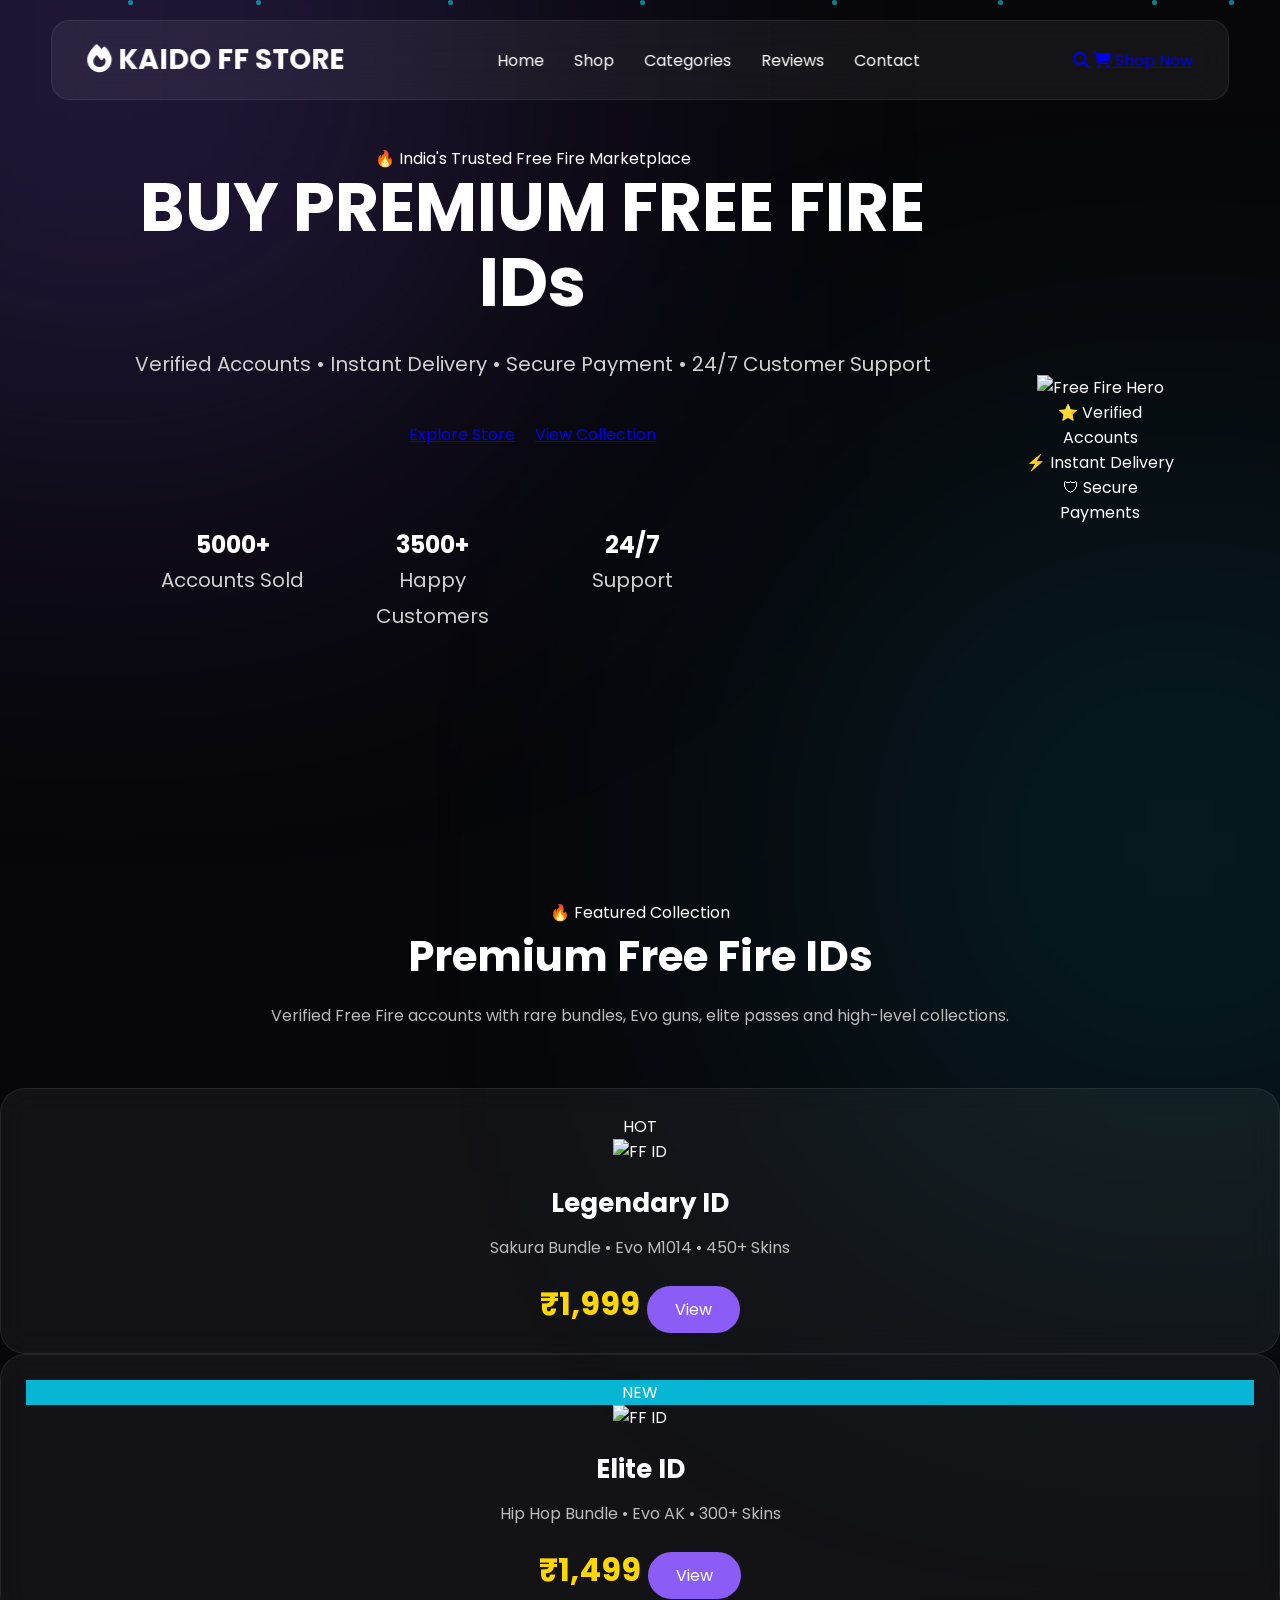
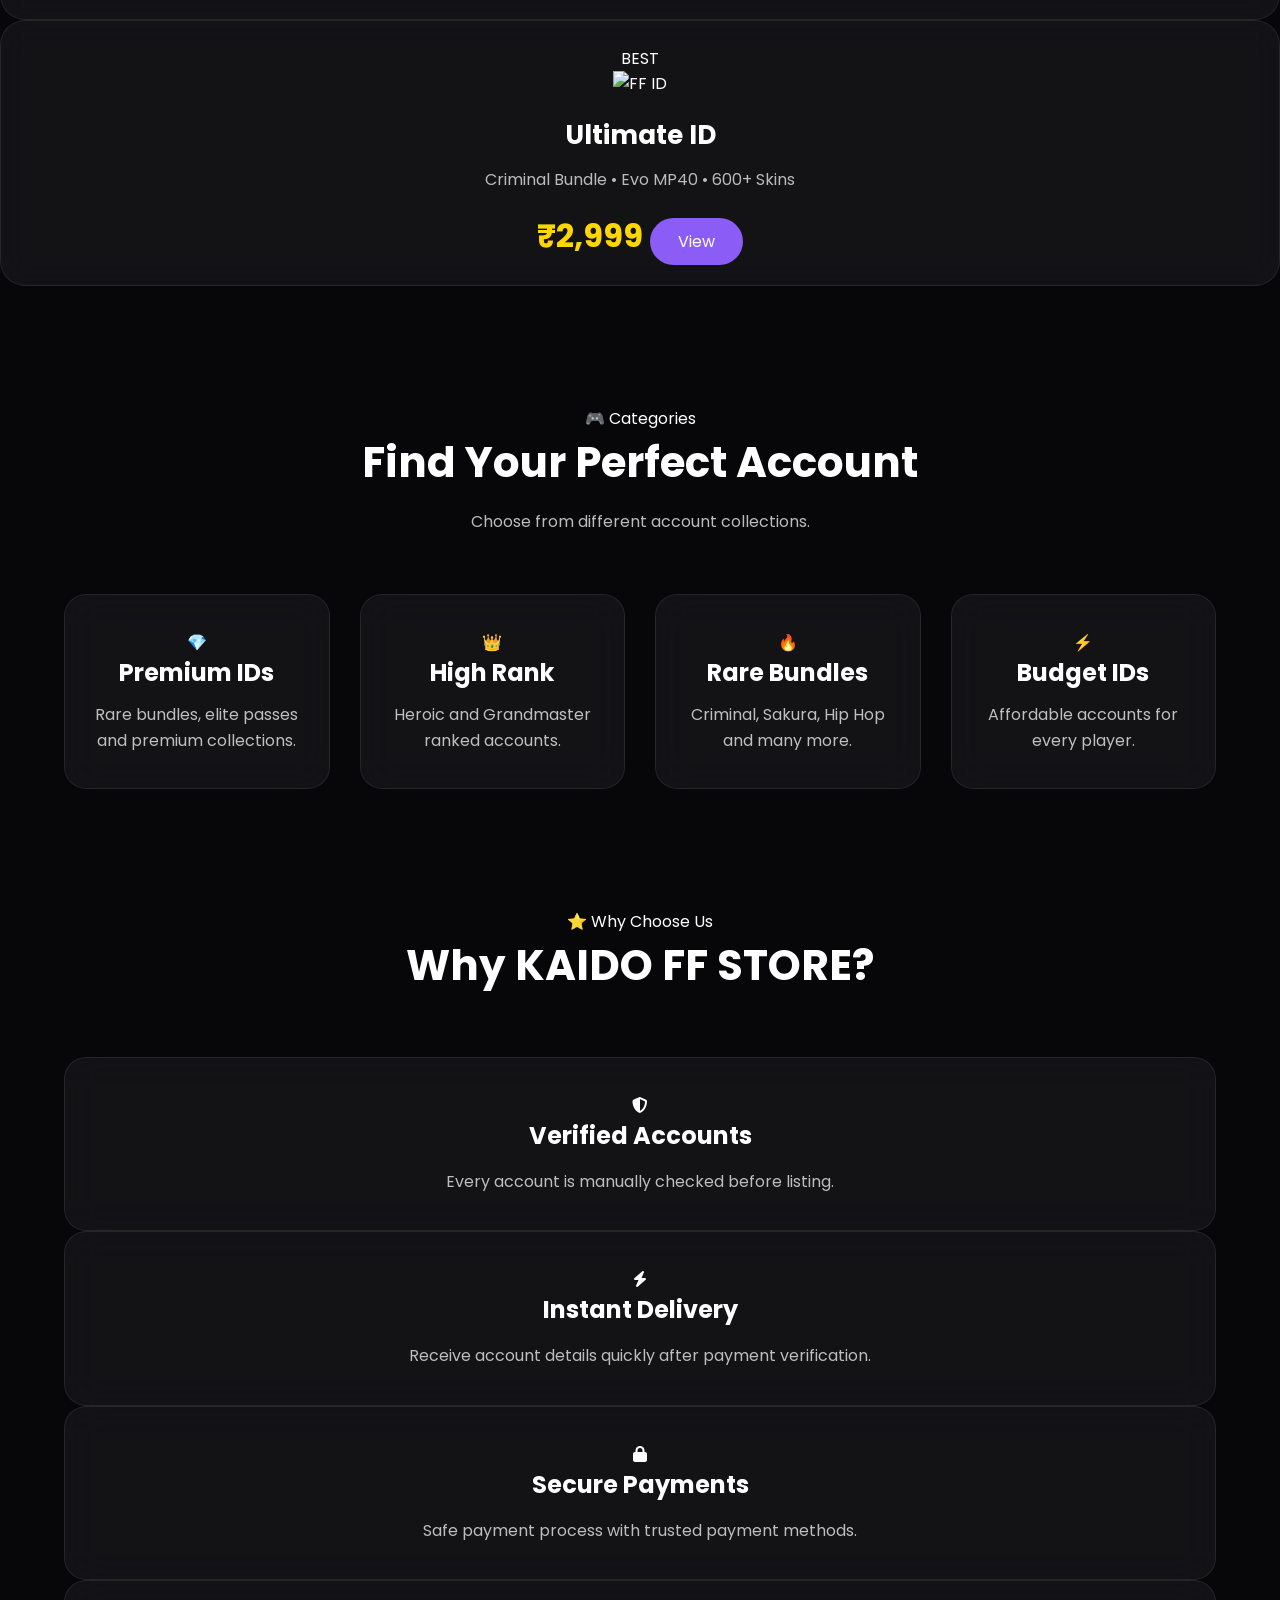
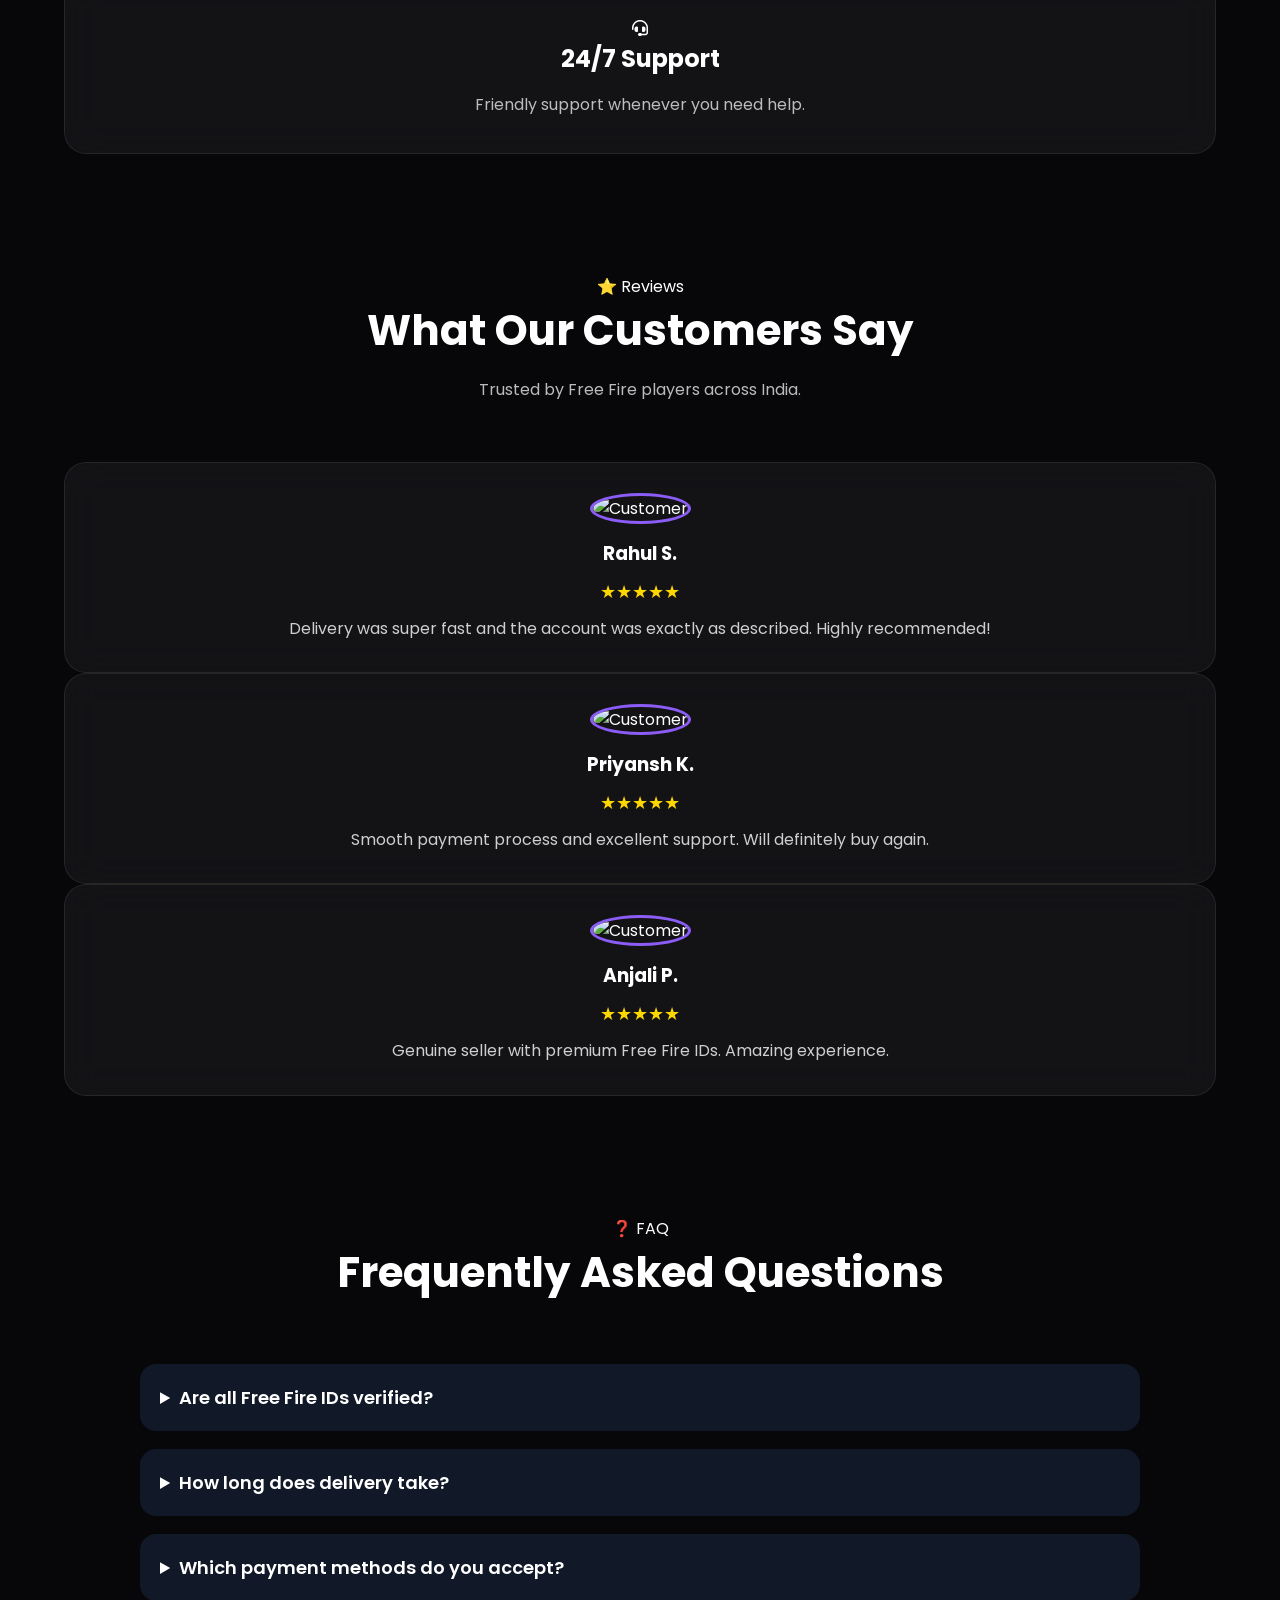
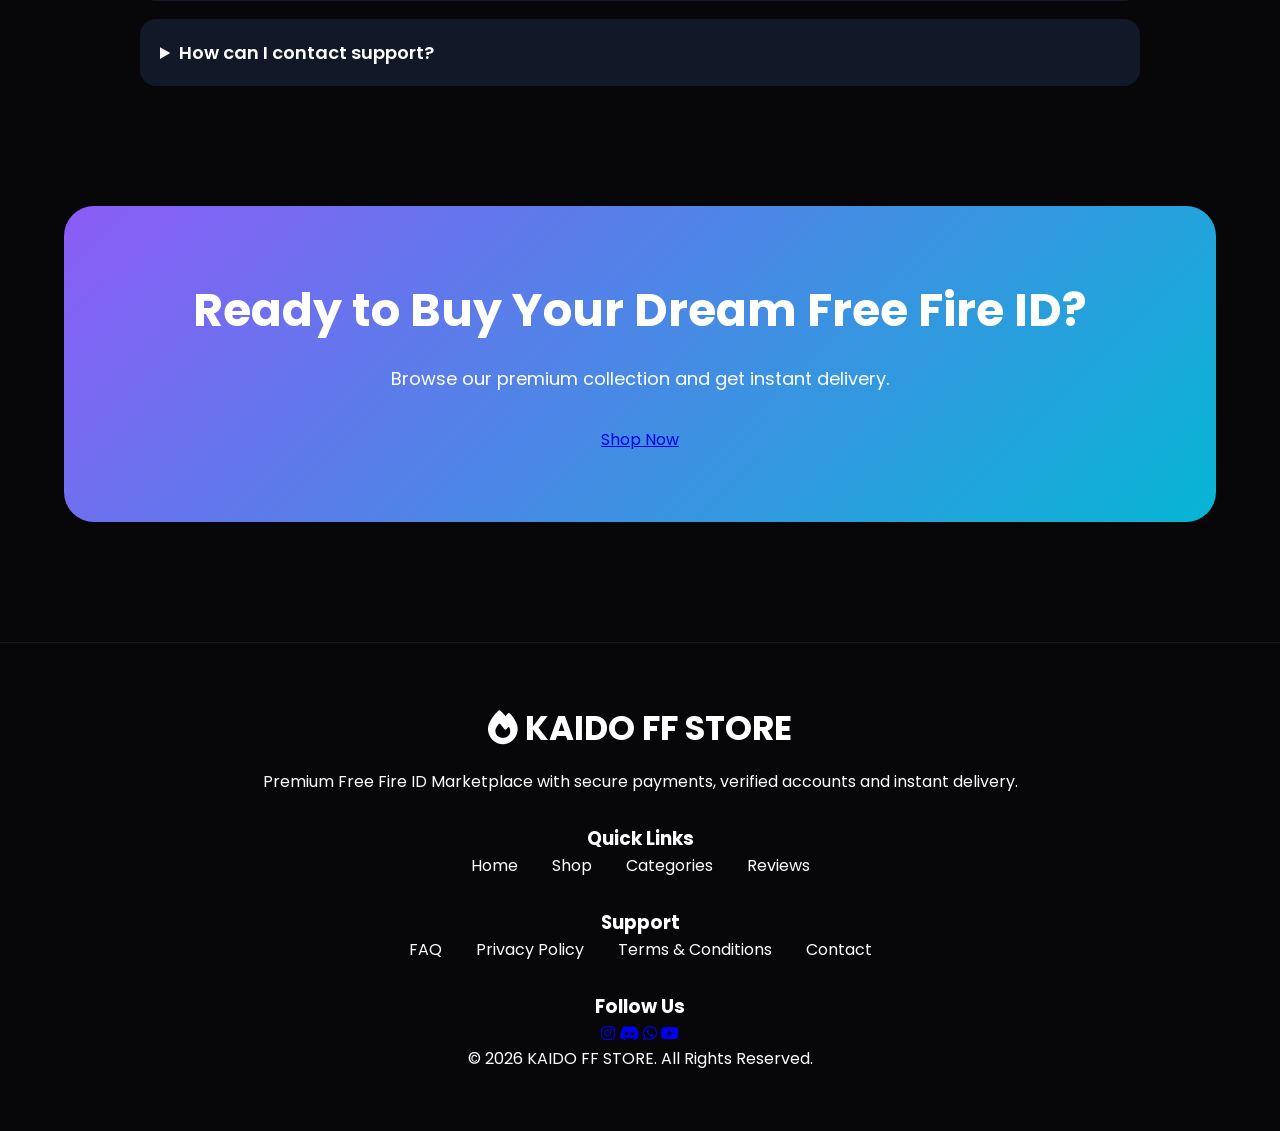
==== index.html @ 782479e4 "Update HTML structure and content for KAIDO FF STORE" ====
<!DOCTYPE html>
<html lang="en">

<head>
    <meta charset="UTF-8">
    <meta name="viewport" content="width=device-width, initial-scale=1.0">

    <title>KAIDO FF STORE | Premium Free Fire IDs</title>

    <meta name="description" content="Buy verified Free Fire IDs with instant delivery and secure payments.">

    <!-- Google Fonts -->
    <link rel="preconnect" href="https://fonts.googleapis.com">
    <link rel="preconnect" href="https://fonts.gstatic.com" crossorigin>

    <link href="https://fonts.googleapis.com/css2?family=Orbitron:wght@500;700;800&family=Poppins:wght@300;400;500;600;700&display=swap" rel="stylesheet">

    <!-- Font Awesome -->
    <link rel="stylesheet"
        href="https://cdnjs.cloudflare.com/ajax/libs/font-awesome/6.7.1/css/all.min.css">

    <!-- CSS -->
    <link rel="stylesheet" href="css/style.css">
</head>

<body>

    <!-- Cursor Glow -->
    <div class="cursor"></div>

    <!-- Aurora Background -->
    <div class="aurora">
        <span></span>
        <span></span>
        <span></span>
    </div>

    <!-- Floating Particles -->
    <div class="particles">
        <span></span>
        <span></span>
        <span></span>
        <span></span>
        <span></span>
        <span></span>
        <span></span>
        <span></span>
    </div>

    <!-- ================= NAVBAR ================= -->

    <header class="navbar">

        <div class="logo">
            <i class="fa-solid fa-fire"></i>
            <span>KAIDO FF STORE</span>
        </div>

        <nav>

            <a href="#">Home</a>

            <a href="shop.html">Shop</a>

            <a href="#">Categories</a>

            <a href="#">Reviews</a>

            <a href="#">Contact</a>

        </nav>

        <div class="nav-actions">

            <a href="#" class="icon-btn">
                <i class="fa-solid fa-magnifying-glass"></i>
            </a>

            <a href="cart.html" class="icon-btn">
                <i class="fa-solid fa-cart-shopping"></i>
            </a>

            <a href="shop.html" class="shop-btn">
                Shop Now
            </a>

        </div>

    </header>

    <!-- ================= HERO ================= -->

    <section class="hero">

        <div class="hero-left">

            <div class="hero-badge">
                🔥 India's Trusted Free Fire Marketplace
            </div>

            <h1>

                BUY PREMIUM

                <span>FREE FIRE</span>

                IDs

            </h1>

            <p>

                Verified Accounts • Instant Delivery • Secure Payment •
                24/7 Customer Support

            </p>

            <div class="hero-buttons">

                <a href="shop.html" class="primary-btn">

                    Explore Store

                </a>

                <a href="#featured" class="secondary-btn">

                    View Collection

                </a>

            </div>

            <div class="stats">

                <div>

                    <h2>5000+</h2>

                    <p>Accounts Sold</p>

                </div>

                <div>

                    <h2>3500+</h2>

                    <p>Happy Customers</p>

                </div>

                <div>

                    <h2>24/7</h2>

                    <p>Support</p>

                </div>

            </div>

        </div>

        <div class="hero-right">

            <img src="images/hero/hero.png" alt="Free Fire Hero">

            <div class="floating-card card1">
                ⭐ Verified Accounts
            </div>

            <div class="floating-card card2">
                ⚡ Instant Delivery
            </div>

            <div class="floating-card card3">
                🛡 Secure Payments
            </div>

        </div>

    </section>

    <!-- Scroll Indicator -->

    <div class="scroll-indicator">
        <span></span>
    </div>

    <!-- Featured section starts here -->
    <section id="featured">
<!-- =========================
     FEATURED ACCOUNTS
========================= -->

<div class="section-title">

    <span>🔥 Featured Collection</span>

    <h2>Premium Free Fire IDs</h2>

    <p>
        Verified Free Fire accounts with rare bundles, Evo guns,
        elite passes and high-level collections.
    </p>

</div>

<div class="product-grid">

    <!-- Product 1 -->

    <div class="product-card">

        <div class="product-tag hot">

            HOT

        </div>

        <img src="images/products/product1.png" alt="FF ID">

        <div class="product-info">

            <h3>Legendary ID</h3>

            <p>

                Sakura Bundle • Evo M1014 • 450+ Skins

            </p>

            <div class="price-row">

                <span class="price">

                    ₹1,999

                </span>

                <a href="product.html?id=1"
                    class="buy-btn">

                    View

                </a>

            </div>

        </div>

    </div>

    <!-- Product 2 -->

    <div class="product-card">

        <div class="product-tag new">

            NEW

        </div>

        <img src="images/products/product2.png" alt="FF ID">

        <div class="product-info">

            <h3>Elite ID</h3>

            <p>

                Hip Hop Bundle • Evo AK • 300+ Skins

            </p>

            <div class="price-row">

                <span class="price">

                    ₹1,499

                </span>

                <a href="product.html?id=2"
                    class="buy-btn">

                    View

                </a>

            </div>

        </div>

    </div>

    <!-- Product 3 -->

    <div class="product-card">

        <div class="product-tag best">

            BEST

        </div>

        <img src="images/products/product3.png" alt="FF ID">

        <div class="product-info">

            <h3>Ultimate ID</h3>

            <p>

                Criminal Bundle • Evo MP40 • 600+ Skins

            </p>

            <div class="price-row">

                <span class="price">

                    ₹2,999

                </span>

                <a href="product.html?id=3"
                    class="buy-btn">

                    View

                </a>

            </div>

        </div>

    </div>

</div>

</section>

<!-- =========================
     CATEGORIES
========================= -->

<section class="categories">

<div class="section-title">

<span>🎮 Categories</span>

<h2>Find Your Perfect Account</h2>

<p>

Choose from different account collections.

</p>

</div>

<div class="category-grid">

<div class="category-card">

<div class="category-icon">

💎

</div>

<h3>

Premium IDs

</h3>

<p>

Rare bundles, elite passes and premium collections.

</p>

</div>

<div class="category-card">

<div class="category-icon">

👑

</div>

<h3>

High Rank

</h3>

<p>

Heroic and Grandmaster ranked accounts.

</p>

</div>

<div class="category-card">

<div class="category-icon">

🔥

</div>

<h3>

Rare Bundles

</h3>

<p>

Criminal, Sakura, Hip Hop and many more.

</p>

</div>

<div class="category-card">

<div class="category-icon">

⚡

</div>

<h3>

Budget IDs

</h3>

<p>

Affordable accounts for every player.

</p>

</div>

</div>

</section>

<!-- =========================
     WHY CHOOSE US
========================= -->

<section class="features">

<div class="section-title">

<span>

⭐ Why Choose Us

</span>

<h2>

Why KAIDO FF STORE?

</h2>

</div>

<div class="feature-grid">

<div class="feature-card">

<i class="fa-solid fa-shield-halved"></i>

<h3>

Verified Accounts

</h3>

<p>

Every account is manually checked before listing.

</p>

</div>

<div class="feature-card">

<i class="fa-solid fa-bolt"></i>

<h3>

Instant Delivery

</h3>

<p>

Receive account details quickly after payment verification.

</p>

</div>

<div class="feature-card">

<i class="fa-solid fa-lock"></i>

<h3>

Secure Payments

</h3>

<p>

Safe payment process with trusted payment methods.

</p>

</div>

<div class="feature-card">

<i class="fa-solid fa-headset"></i>

<h3>

24/7 Support

</h3>

<p>

Friendly support whenever you need help.

</p>

</div>

</div>

</section>

     <!-- =========================
     TESTIMONIALS
========================= -->

<section class="testimonials">

    <div class="section-title">

        <span>⭐ Reviews</span>

        <h2>What Our Customers Say</h2>

        <p>
            Trusted by Free Fire players across India.
        </p>

    </div>

    <div class="testimonial-grid">

        <div class="testimonial-card">

            <img src="images/users/user1.jpg" alt="Customer">

            <h3>Rahul S.</h3>

            <div class="stars">★★★★★</div>

            <p>
                Delivery was super fast and the account was exactly as described.
                Highly recommended!
            </p>

        </div>

        <div class="testimonial-card">

            <img src="images/users/user2.jpg" alt="Customer">

            <h3>Priyansh K.</h3>

            <div class="stars">★★★★★</div>

            <p>
                Smooth payment process and excellent support.
                Will definitely buy again.
            </p>

        </div>

        <div class="testimonial-card">

            <img src="images/users/user3.jpg" alt="Customer">

            <h3>Anjali P.</h3>

            <div class="stars">★★★★★</div>

            <p>
                Genuine seller with premium Free Fire IDs.
                Amazing experience.
            </p>

        </div>

    </div>

</section>

<!-- =========================
     FAQ
========================= -->

<section class="faq">

    <div class="section-title">

        <span>❓ FAQ</span>

        <h2>Frequently Asked Questions</h2>

    </div>

    <div class="faq-container">

        <details>
            <summary>Are all Free Fire IDs verified?</summary>
            <p>Yes. Every account is checked before it is listed.</p>
        </details>

        <details>
            <summary>How long does delivery take?</summary>
            <p>Most orders are delivered within minutes after payment verification.</p>
        </details>

        <details>
            <summary>Which payment methods do you accept?</summary>
            <p>UPI, Bank Transfer and other supported payment methods.</p>
        </details>

        <details>
            <summary>How can I contact support?</summary>
            <p>You can contact us through WhatsApp, Discord or Email.</p>
        </details>

    </div>

</section>

<!-- =========================
     CTA
========================= -->

<section class="cta">

    <h2>Ready to Buy Your Dream Free Fire ID?</h2>

    <p>
        Browse our premium collection and get instant delivery.
    </p>

    <a href="shop.html" class="primary-btn">

        Shop Now

    </a>

</section>

<!-- =========================
     FOOTER
========================= -->

<footer class="footer">

    <div class="footer-content">

        <div class="footer-brand">

            <h2>
                <i class="fa-solid fa-fire"></i>
                KAIDO FF STORE
            </h2>

            <p>
                Premium Free Fire ID Marketplace with secure payments,
                verified accounts and instant delivery.
            </p>

        </div>

        <div class="footer-links">

            <h3>Quick Links</h3>

            <a href="#">Home</a>
            <a href="shop.html">Shop</a>
            <a href="#">Categories</a>
            <a href="#">Reviews</a>

        </div>

        <div class="footer-links">

            <h3>Support</h3>

            <a href="#">FAQ</a>
            <a href="#">Privacy Policy</a>
            <a href="#">Terms & Conditions</a>
            <a href="#">Contact</a>

        </div>

        <div class="footer-social">

            <h3>Follow Us</h3>

            <div class="social-icons">

                <a href="#"><i class="fab fa-instagram"></i></a>

                <a href="#"><i class="fab fa-discord"></i></a>

                <a href="#"><i class="fab fa-whatsapp"></i></a>

                <a href="#"><i class="fab fa-youtube"></i></a>

            </div>

        </div>

    </div>

    <div class="footer-bottom">

        <p>
            © 2026 KAIDO FF STORE. All Rights Reserved.
        </p>

    </div>

</footer>

<!-- GSAP -->
<script src="https://cdn.jsdelivr.net/npm/gsap@3.13.0/dist/gsap.min.js"></script>
<script src="https://cdn.jsdelivr.net/npm/gsap@3.13.0/dist/ScrollTrigger.min.js"></script>

<!-- Main JS -->
<script src="js/app.js"></script>

</body>
</html>
---- css/style.css ----
/* ===============================
   FFMarket Pro - Global Styles
================================== */

*{
    margin:0;
    padding:0;
    box-sizing:border-box;
    font-family:'Poppins',sans-serif;
}

html{
    scroll-behavior:smooth;
}

body{
    background:#07070A;
    color:#fff;
    overflow-x:hidden;
}

/* Background Glow */

body::before{
    content:"";
    position:fixed;
    width:600px;
    height:600px;
    background:#8B5CF6;
    filter:blur(220px);
    top:-250px;
    left:-200px;
    opacity:.35;
    z-index:-2;
}

body::after{
    content:"";
    position:fixed;
    width:500px;
    height:500px;
    background:#06B6D4;
    filter:blur(220px);
    bottom:-200px;
    right:-150px;
    opacity:.25;
    z-index:-2;
}

/* ===============================
   NAVBAR
================================== */

.navbar{
    position:fixed;
    top:20px;
    left:50%;
    transform:translateX(-50%);
    width:92%;
    max-width:1300px;

    display:flex;
    justify-content:space-between;
    align-items:center;

    padding:18px 35px;

    background:rgba(255,255,255,.06);
    backdrop-filter:blur(18px);

    border:1px solid rgba(255,255,255,.08);

    border-radius:18px;

    z-index:1000;
}

.logo{
    font-size:28px;
    font-weight:700;
    color:#fff;
}

nav{
    display:flex;
    gap:30px;
}

nav a{
    color:white;
    text-decoration:none;
    transition:.3s;
}

nav a:hover{
    color:#06B6D4;
}

.buy-btn{
    padding:12px 28px;
    text-decoration:none;
    color:white;

    background:#8B5CF6;

    border-radius:50px;

    transition:.3s;
}

.buy-btn:hover{
    background:#06B6D4;
}

/* ===============================
   HERO
================================== */

.hero{

    min-height:100vh;

    display:flex;

    justify-content:center;

    align-items:center;

    text-align:center;

    padding:120px 20px;

}

.hero-content{

    max-width:850px;

}

.tag{

    display:inline-block;

    padding:10px 22px;

    border-radius:50px;

    background:rgba(139,92,246,.15);

    color:#8B5CF6;

    border:1px solid rgba(139,92,246,.4);

    margin-bottom:25px;

}

.hero h1{

    font-size:68px;

    line-height:1.1;

    margin-bottom:25px;

}

.hero p{

    color:#cfcfcf;

    font-size:20px;

    line-height:1.8;

    margin-bottom:40px;

}

.hero-buttons{

    display:flex;

    justify-content:center;

    gap:20px;

    flex-wrap:wrap;

}

.btn-primary,
.btn-secondary{

    padding:16px 34px;

    border-radius:60px;

    text-decoration:none;

    font-weight:600;

    transition:.35s;

}

.btn-primary{

    background:#8B5CF6;

    color:white;

}

.btn-primary:hover{

    transform:translateY(-5px);

    box-shadow:0 0 30px #8B5CF6;

}

.btn-secondary{

    border:2px solid #06B6D4;

    color:#06B6D4;

}

.btn-secondary:hover{

    background:#06B6D4;

    color:black;

}

/* ===============================
   RESPONSIVE
================================== */

@media(max-width:900px){

nav{

display:none;

}

.hero h1{

font-size:48px;

}

.hero p{

font-size:18px;

}

}

@media(max-width:600px){

.hero h1{

font-size:38px;

}

.hero p{

font-size:16px;

}

.buy-btn{

display:none;

}

}

/* HERO LAYOUT */

.hero{
    display:flex;
    align-items:center;
    justify-content:space-between;
    gap:60px;
    padding:120px 8%;
}

.hero-content{
    flex:1;
}

.hero-image{
    flex:1;
    display:flex;
    justify-content:center;
}

.hero-image img{
    width:100%;
    max-width:550px;
    animation:float 4s ease-in-out infinite;
    filter:drop-shadow(0 0 40px rgba(139,92,246,.6));
}

@keyframes float{
    0%{transform:translateY(0);}
    50%{transform:translateY(-18px);}
    100%{transform:translateY(0);}
}

@media(max-width:900px){

.hero{
    flex-direction:column;
    text-align:center;
}

.hero-image img{
    max-width:380px;
}

}

/* ===========================
   LOADER
=========================== */

.loader{

    position:fixed;

    inset:0;

    background:#07070A;

    display:flex;

    flex-direction:column;

    justify-content:center;

    align-items:center;

    z-index:99999;

    transition:.8s;
}

.loader.hide{

    opacity:0;

    visibility:hidden;
}

.loader-logo{

    font-size:42px;

    font-weight:700;

    color:#8B5CF6;

    margin-bottom:35px;

}

.loader-bar{

    width:260px;

    height:7px;

    background:#1b1b1b;

    border-radius:20px;

    overflow:hidden;

}

.loader-bar span{

    display:block;

    width:0%;

    height:100%;

    background:linear-gradient(90deg,#8B5CF6,#06B6D4);

    animation:loading 2s linear forwards;

}

@keyframes loading{

100%{

width:100%;

}

}

/* ===========================
   PARTICLES
=========================== */

.particles{

position:fixed;

inset:0;

overflow:hidden;

pointer-events:none;

z-index:-1;

}

.particles span{

position:absolute;

display:block;

width:5px;

height:5px;

background:#06B6D4;

border-radius:50%;

opacity:.7;

animation:particle 18s linear infinite;

}

.particles span:nth-child(1){left:10%;animation-delay:0s;}
.particles span:nth-child(2){left:20%;animation-delay:3s;}
.particles span:nth-child(3){left:35%;animation-delay:6s;}
.particles span:nth-child(4){left:50%;animation-delay:1s;}
.particles span:nth-child(5){left:65%;animation-delay:8s;}
.particles span:nth-child(6){left:78%;animation-delay:5s;}
.particles span:nth-child(7){left:90%;animation-delay:2s;}
.particles span:nth-child(8){left:96%;animation-delay:10s;}

@keyframes particle{

0%{

transform:translateY(100vh) scale(0);

opacity:0;

}

20%{

opacity:1;

}

100%{

transform:translateY(-120px) scale(1.5);

opacity:0;

}

}

/* ===========================
   STATS SECTION
=========================== */

.stats{

    width:90%;
    max-width:1200px;

    margin:80px auto;

    display:grid;
    grid-template-columns:repeat(4,1fr);
    gap:25px;

}

.stat-card{

    background:rgba(255,255,255,.05);

    border:1px solid rgba(255,255,255,.08);

    backdrop-filter:blur(18px);

    border-radius:20px;

    padding:35px;

    text-align:center;

    transition:.4s;

}

.stat-card:hover{

    transform:translateY(-10px);

    border-color:#8B5CF6;

    box-shadow:0 0 35px rgba(139,92,246,.35);

}

.stat-card h2{

    font-size:42px;

    color:#8B5CF6;

    margin-bottom:12px;

}

.stat-card p{

    color:#cfcfcf;

}

@media(max-width:900px){

.stats{

grid-template-columns:repeat(2,1fr);

}

}

@media(max-width:600px){

.stats{

grid-template-columns:1fr;

}

}


/* ===========================
   FEATURED PRODUCTS
=========================== */

.featured{

    width:90%;
    max-width:1300px;
    margin:120px auto;

}

.section-title{

    text-align:center;
    margin-bottom:60px;

}

.section-title h2{

    font-size:42px;
    margin-bottom:15px;

}

.section-title p{

    color:#bbb;

}

.products{

    display:grid;
    grid-template-columns:repeat(auto-fit,minmax(300px,1fr));
    gap:35px;

}

.product-card{

    position:relative;

    background:rgba(255,255,255,.05);

    backdrop-filter:blur(15px);

    border-radius:25px;

    overflow:hidden;

    padding:25px;

    border:1px solid rgba(255,255,255,.08);

    transition:.4s;

    text-align:center;

}

.product-card:hover{

    transform:translateY(-15px);

    box-shadow:0 0 40px rgba(139,92,246,.35);

}

.product-card img{

    width:100%;
    height:250px;
    object-fit:contain;

}

.badge{

    position:absolute;

    top:18px;

    left:18px;

    background:#8B5CF6;

    color:white;

    padding:8px 16px;

    border-radius:50px;

    font-size:13px;

    font-weight:600;

}

.new{

    background:#06B6D4;

}

.product-card h3{

    margin-top:20px;

    font-size:26px;

}

.product-card p{

    color:#bbb;

    margin:12px 0 20px;

}

.price{

    color:#FFD700;

    font-size:32px;

    font-weight:700;

    margin-bottom:20px;

}

.buy-product{

    display:inline-block;

    padding:14px 35px;

    background:#8B5CF6;

    color:white;

    border-radius:50px;

    text-decoration:none;

    transition:.3s;

}

.buy-product:hover{

    background:#06B6D4;

    transform:scale(1.05);

}


/* ===========================
   CATEGORIES
=========================== */

.categories{
    width:90%;
    max-width:1300px;
    margin:120px auto;
}

.category-grid{
    display:grid;
    grid-template-columns:repeat(auto-fit,minmax(250px,1fr));
    gap:30px;
}

.category-card{
    background:rgba(255,255,255,.05);
    border:1px solid rgba(255,255,255,.08);
    backdrop-filter:blur(18px);
    border-radius:22px;
    padding:35px 25px;
    text-align:center;
    transition:.35s;
}

.category-card:hover{
    transform:translateY(-10px);
    border-color:#06B6D4;
    box-shadow:0 0 35px rgba(6,182,212,.35);
}

.category-card .icon{
    font-size:52px;
    margin-bottom:20px;
}

.category-card h3{
    font-size:24px;
    margin-bottom:12px;
}

.category-card p{
    color:#bfbfbf;
    line-height:1.6;
}

/* ===========================
   FEATURES
=========================== */

.features{

    width:90%;
    max-width:1300px;
    margin:120px auto;

}

.features-grid{

    display:grid;
    grid-template-columns:repeat(auto-fit,minmax(260px,1fr));
    gap:30px;

}

.feature-card{

    background:rgba(255,255,255,.05);

    border:1px solid rgba(255,255,255,.08);

    backdrop-filter:blur(18px);

    border-radius:22px;

    padding:35px 25px;

    text-align:center;

    transition:.35s;

}

.feature-card:hover{

    transform:translateY(-12px);

    border-color:#8B5CF6;

    box-shadow:0 0 35px rgba(139,92,246,.35);

}

.feature-icon{

    width:80px;
    height:80px;

    margin:0 auto 20px;

    border-radius:50%;

    display:flex;
    align-items:center;
    justify-content:center;

    font-size:30px;

    color:#fff;

    background:linear-gradient(135deg,#8B5CF6,#06B6D4);

}

.feature-card h3{

    margin-bottom:15px;

    font-size:24px;

}

.feature-card p{

    color:#bdbdbd;

    line-height:1.7;

}

/* ===========================
   TESTIMONIALS
=========================== */

.testimonials{
    width:90%;
    max-width:1300px;
    margin:120px auto;
}

.testimonial-slider{
    display:grid;
    grid-template-columns:repeat(auto-fit,minmax(300px,1fr));
    gap:30px;
}

.testimonial-card{
    background:rgba(255,255,255,.05);
    border:1px solid rgba(255,255,255,.08);
    backdrop-filter:blur(18px);
    border-radius:22px;
    padding:30px;
    text-align:center;
    transition:.35s;
}

.testimonial-card:hover{
    transform:translateY(-10px);
    box-shadow:0 0 35px rgba(6,182,212,.35);
}

.testimonial-card img{
    width:80px;
    height:80px;
    border-radius:50%;
    object-fit:cover;
    border:3px solid #8B5CF6;
    margin-bottom:15px;
}

.stars{
    margin:10px 0;
    color:#FFD700;
    font-size:18px;
}

.testimonial-card p{
    color:#cfcfcf;
    line-height:1.7;
}

/* CTA */

.cta{
    width:90%;
    max-width:1200px;
    margin:120px auto;
    text-align:center;
    padding:70px 40px;
    border-radius:30px;
    background:linear-gradient(135deg,#8B5CF6,#06B6D4);
}

.cta h2{
    font-size:46px;
    margin-bottom:20px;
}

.cta p{
    margin-bottom:35px;
    font-size:18px;
}

/* FAQ */

.faq{
    width:90%;
    max-width:1000px;
    margin:120px auto;
}

.faq-container details{
    margin-bottom:18px;
    background:#111827;
    border-radius:16px;
    padding:20px;
}

.faq-container summary{
    cursor:pointer;
    font-size:18px;
    font-weight:600;
}

.faq-container p{
    margin-top:15px;
    color:#cfcfcf;
}

/* Footer */

footer{
    margin-top:120px;
    padding:60px 20px;
    text-align:center;
    border-top:1px solid rgba(255,255,255,.08);
}

footer h2{
    font-size:34px;
    margin-bottom:15px;
}

.footer-links{
    margin:30px 0;
}

.footer-links a{
    color:white;
    margin:0 15px;
    text-decoration:none;
}

.footer-links a:hover{
    color:#06B6D4;
}

.copyright{
    color:#888;
}
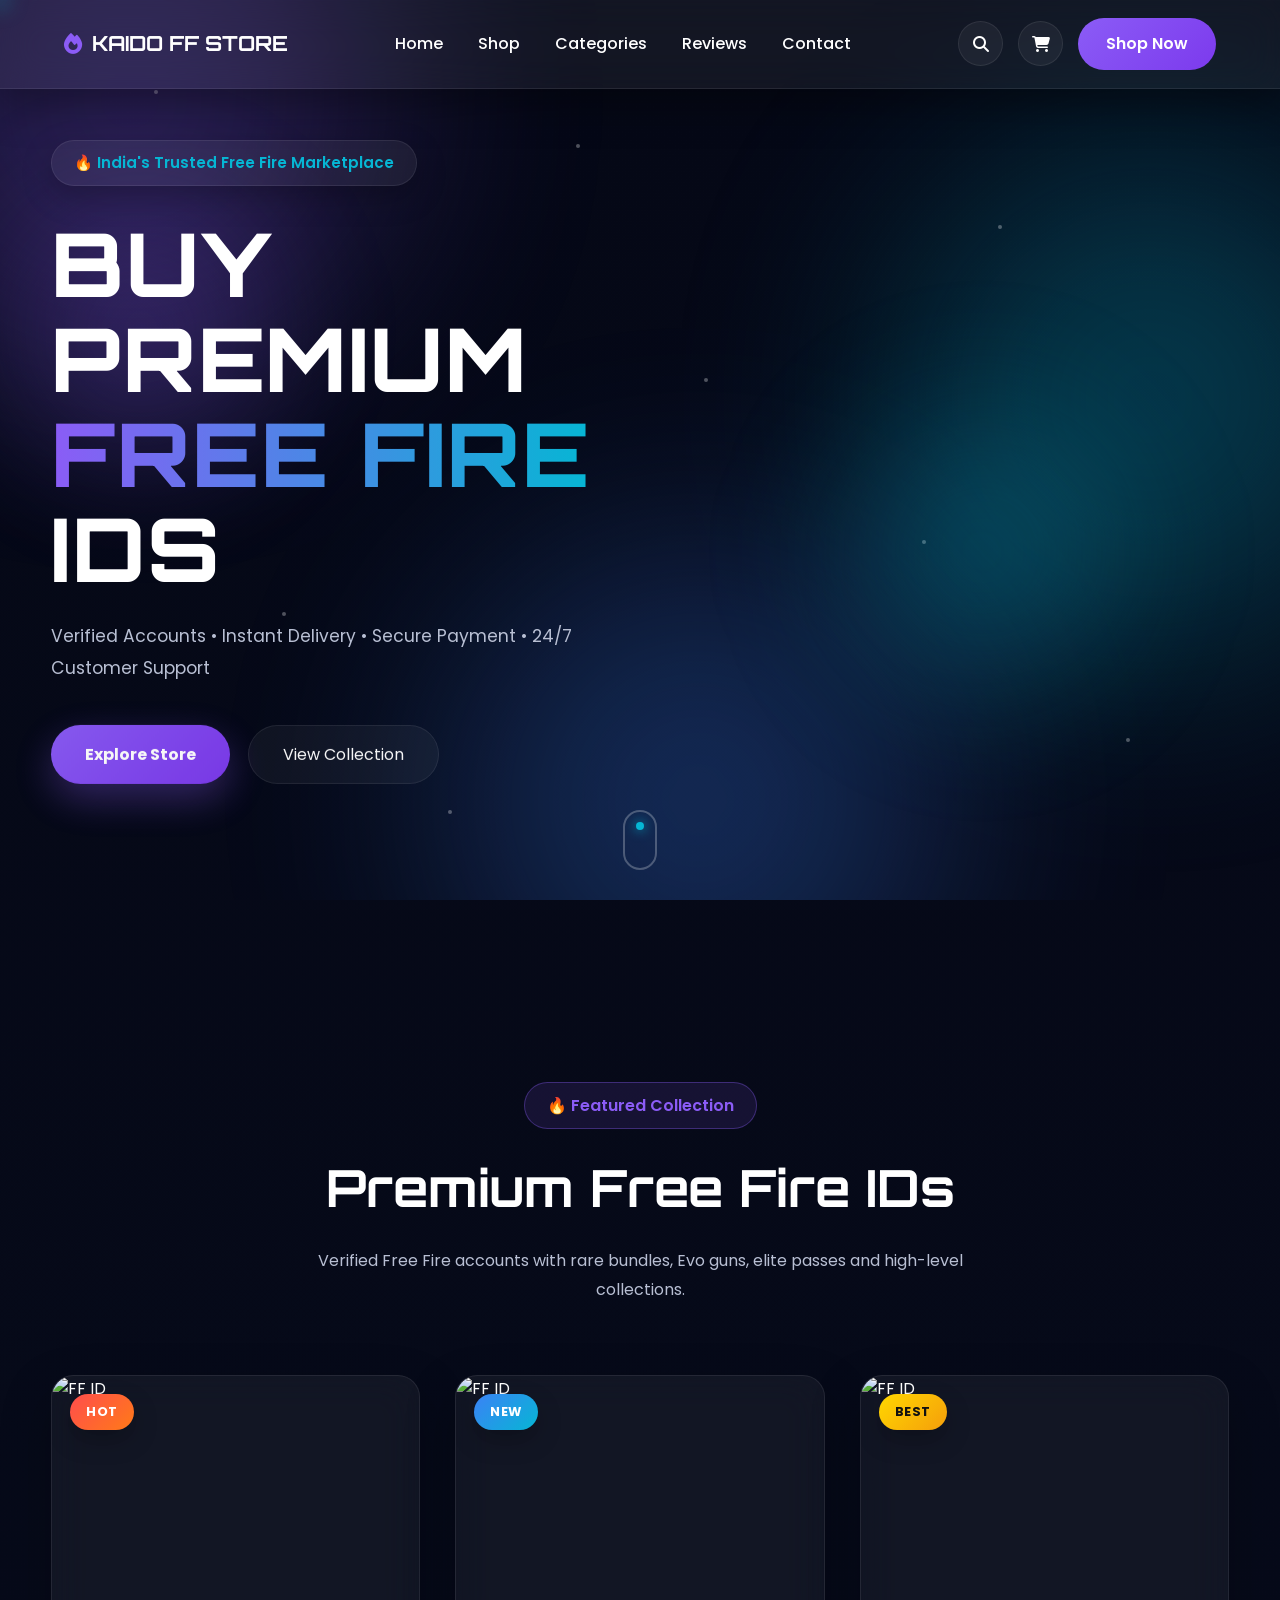
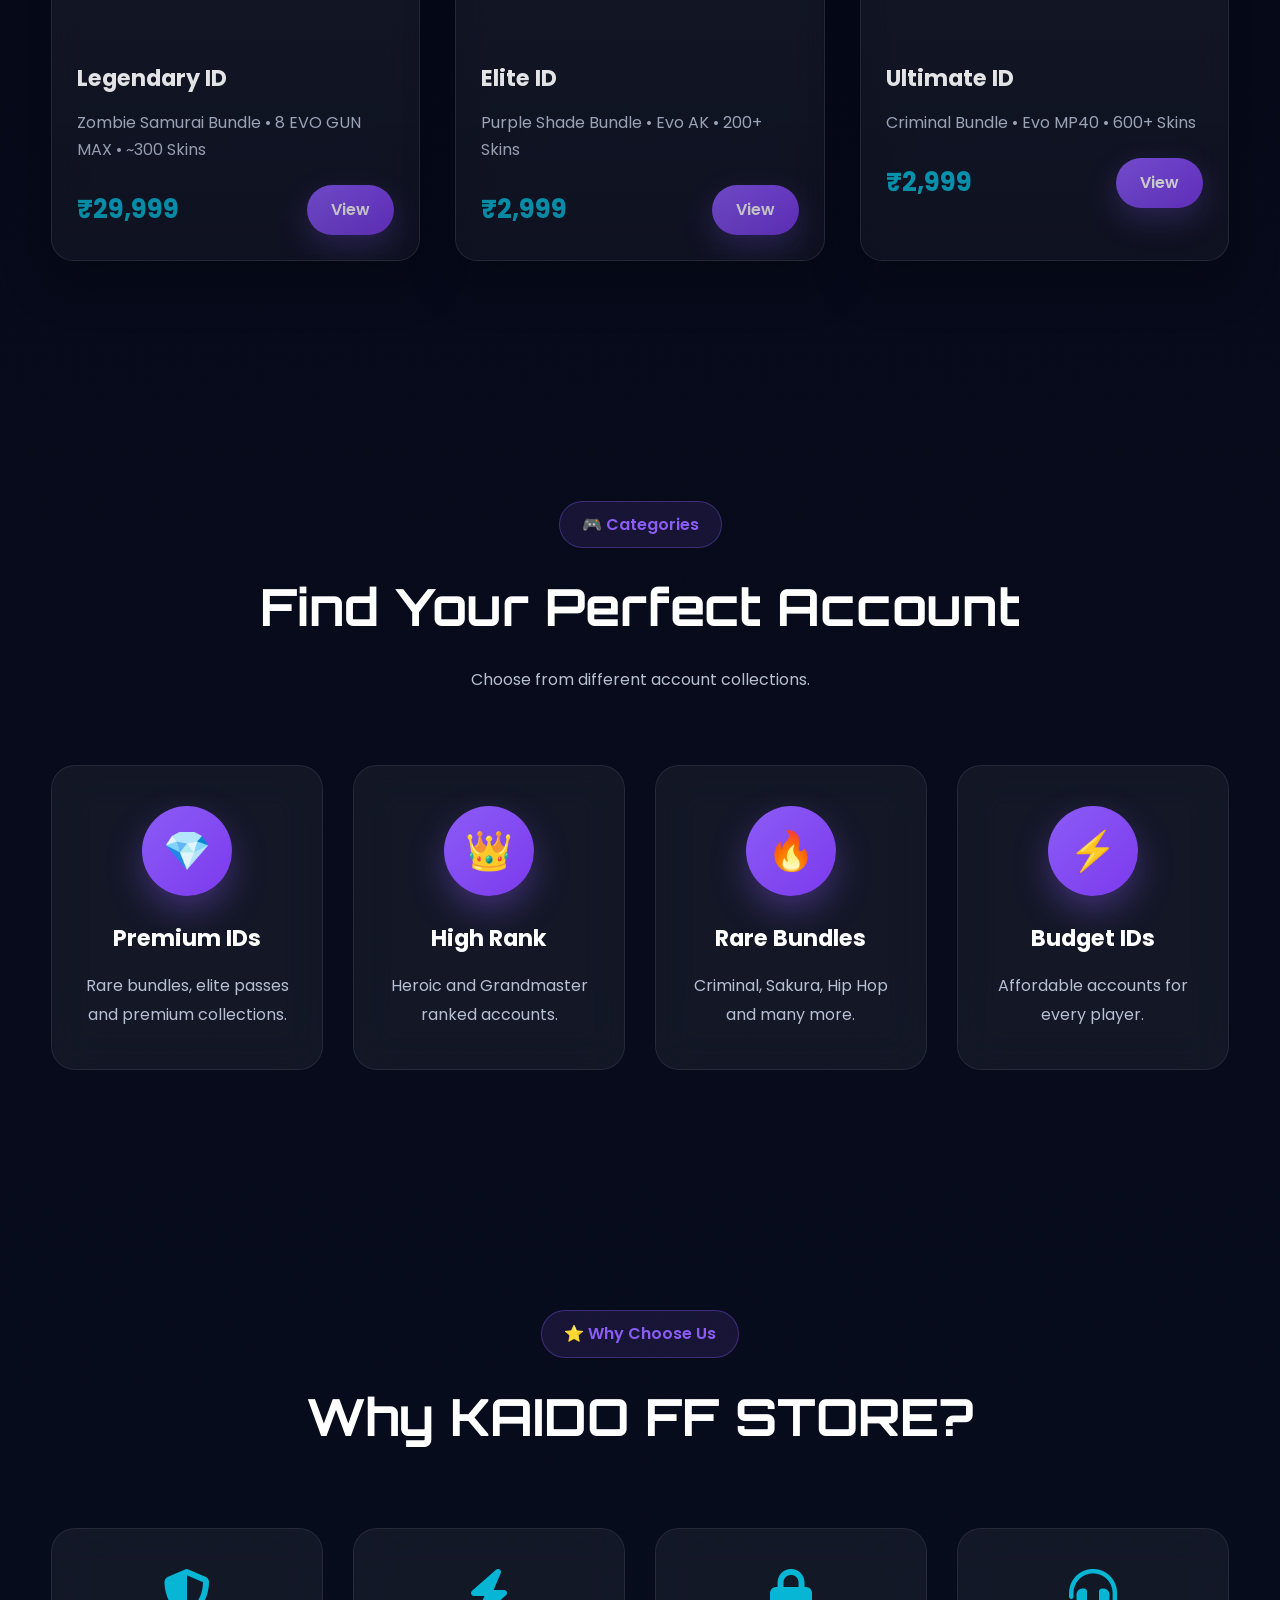
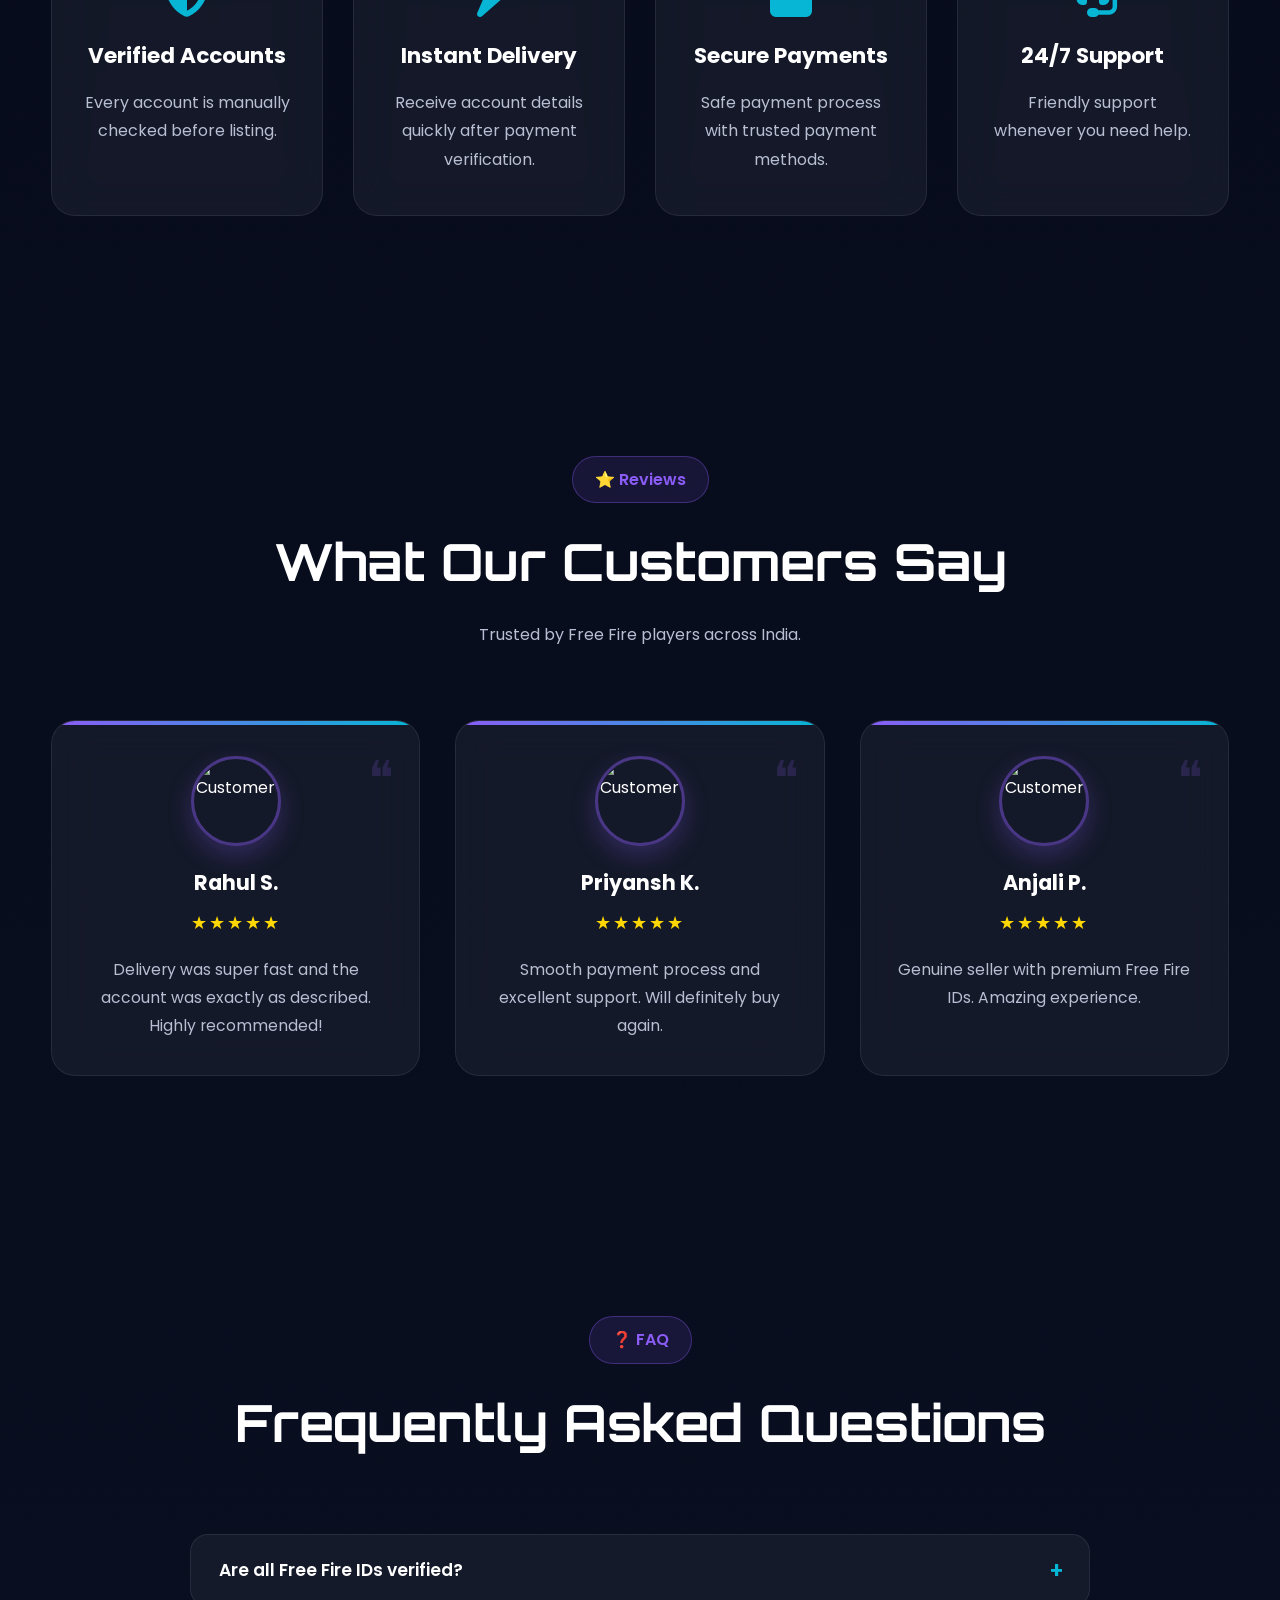
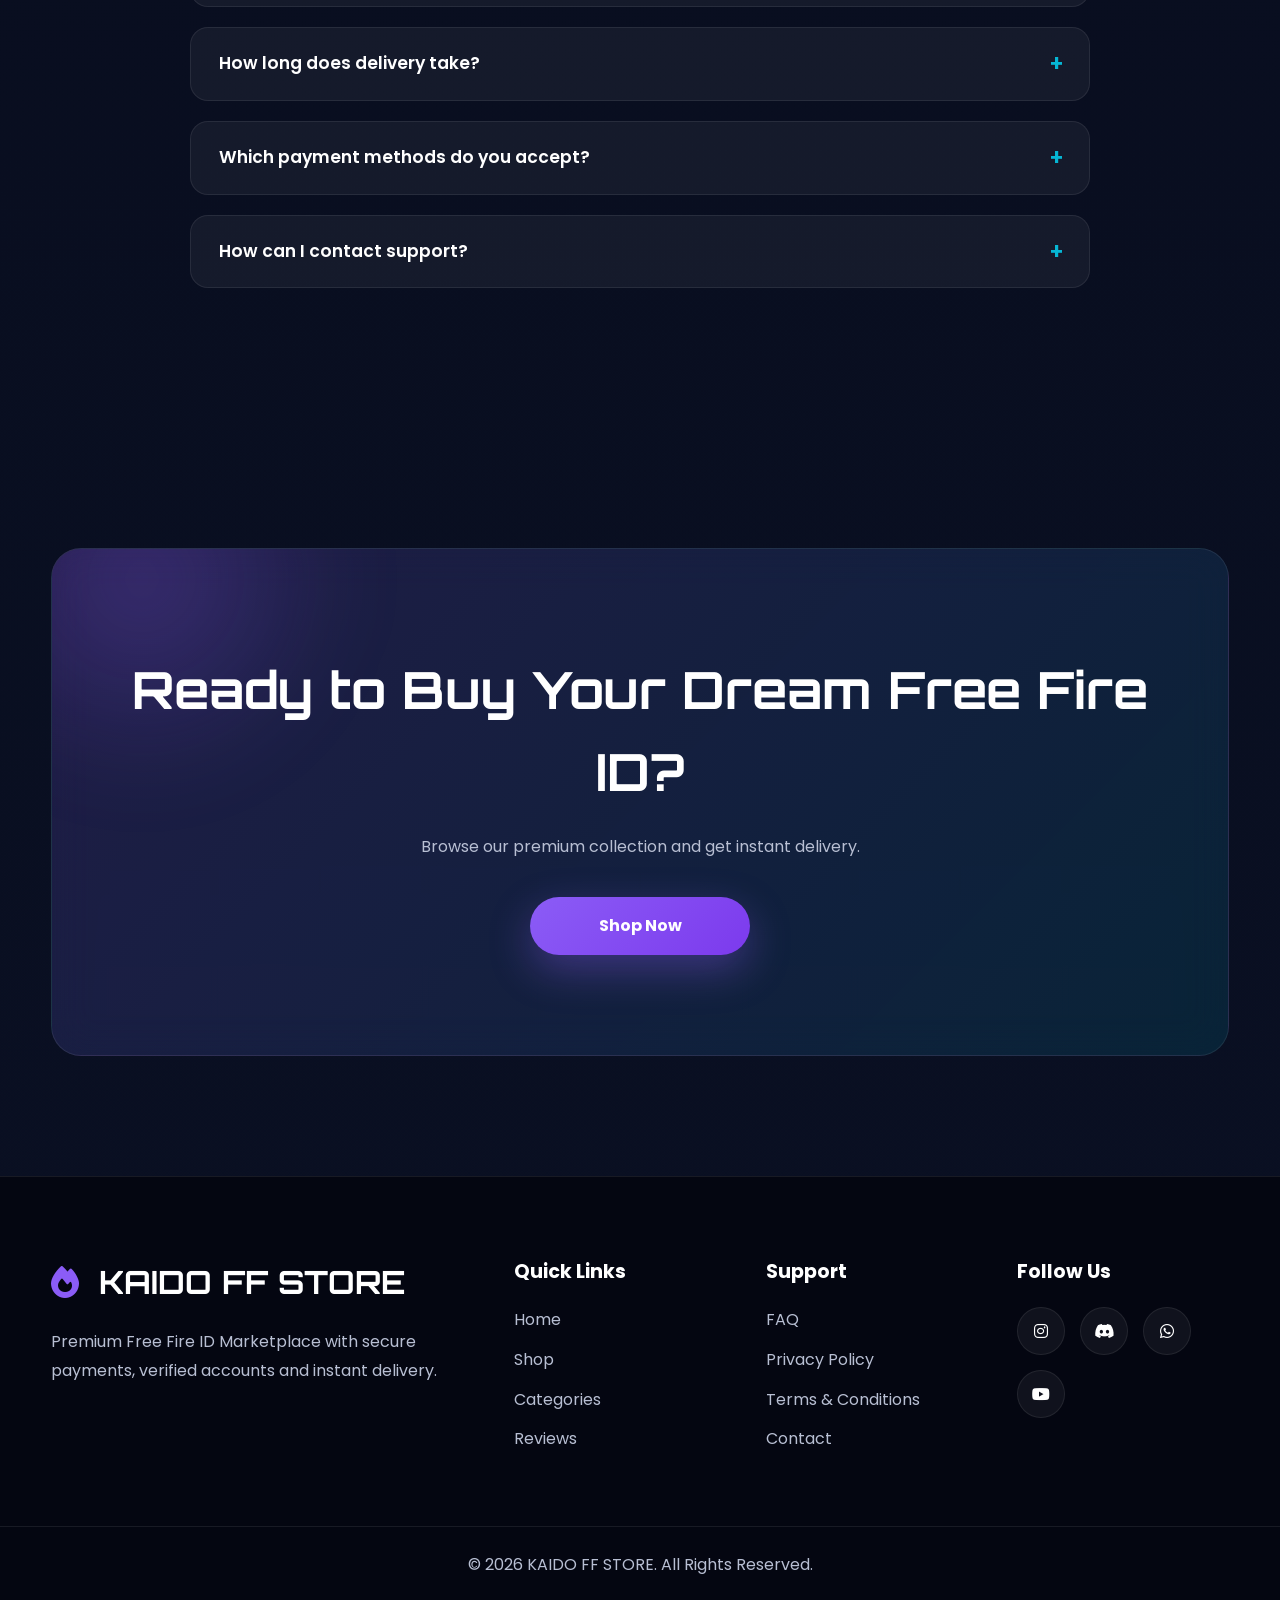
==== commit 4f8328fa: "Update product images and descriptions in index.html" ====
--- a/index.html
+++ b/index.html
@@ -218,7 +218,7 @@
 
         </div>
 
-        <img src="images/products/product1.png" alt="FF ID">
+        <img src="images/products/id2.png" alt="FF ID">
 
         <div class="product-info">
 
@@ -226,7 +226,7 @@
 
             <p>
 
-                Sakura Bundle • Evo M1014 • 450+ Skins
+                Zombie Samurai Bundle • 8 EVO GUN MAX • ~300 Skins
 
             </p>
 
@@ -234,7 +234,7 @@
 
                 <span class="price">
 
-                    ₹1,999
+                    ₹29,999
 
                 </span>
 
@@ -261,7 +261,7 @@
 
         </div>
 
-        <img src="images/products/product2.png" alt="FF ID">
+        <img src="images/products/id1.png" alt="FF ID">
 
         <div class="product-info">
 
@@ -269,7 +269,7 @@
 
             <p>
 
-                Hip Hop Bundle • Evo AK • 300+ Skins
+                Purple Shade Bundle • Evo AK • 200+ Skins
 
             </p>
 
@@ -277,7 +277,7 @@
 
                 <span class="price">
 
-                    ₹1,499
+                    ₹2,999
 
                 </span>
 
--- a/css/style.css
+++ b/css/style.css
@@ -1,12 +1,41 @@
-/* ===============================
-   FFMarket Pro - Global Styles
-================================== */
+/* ==========================================================
+   KAIDO FF STORE
+   STYLE.CSS - PART 1
+   Global Styles + Navbar + Background
+========================================================== */
+
+/* Google Font */
+@import url('https://fonts.googleapis.com/css2?family=Orbitron:wght@500;700;800&family=Poppins:wght@300;400;500;600;700&display=swap');
+
+/* ==========================
+   ROOT VARIABLES
+========================== */
+
+:root{
+    --primary:#8B5CF6;
+    --secondary:#7C3AED;
+    --accent:#06B6D4;
+
+    --bg:#050816;
+    --bg2:#0A1023;
+
+    --text:#ffffff;
+    --text-light:#b8bfd3;
+
+    --glass:rgba(255,255,255,.06);
+    --border:rgba(255,255,255,.08);
+
+    --shadow:0 20px 50px rgba(0,0,0,.30);
+}
+
+/* ==========================
+   RESET
+========================== */
 
 *{
     margin:0;
     padding:0;
     box-sizing:border-box;
-    font-family:'Poppins',sans-serif;
 }
 
 html{
@@ -14,729 +43,1099 @@
 }
 
 body{
-    background:#07070A;
-    color:#fff;
+    font-family:"Poppins",sans-serif;
+    background:linear-gradient(180deg,var(--bg),var(--bg2));
+    color:var(--text);
     overflow-x:hidden;
-}
-
-/* Background Glow */
-
-body::before{
-    content:"";
+    line-height:1.6;
+}
+
+a{
+    text-decoration:none;
+    color:inherit;
+}
+
+img{
+    max-width:100%;
+    display:block;
+}
+
+button{
+    font-family:inherit;
+    cursor:pointer;
+    border:none;
+}
+
+/* ==========================
+   SCROLLBAR
+========================== */
+
+::-webkit-scrollbar{
+    width:10px;
+}
+
+::-webkit-scrollbar-track{
+    background:#090b18;
+}
+
+::-webkit-scrollbar-thumb{
+    background:linear-gradient(var(--primary),var(--accent));
+    border-radius:20px;
+}
+
+/* ==========================
+   CURSOR
+========================== */
+
+.cursor{
     position:fixed;
-    width:600px;
-    height:600px;
-    background:#8B5CF6;
-    filter:blur(220px);
-    top:-250px;
-    left:-200px;
-    opacity:.35;
+    width:18px;
+    height:18px;
+    border-radius:50%;
+    background:rgba(6,182,212,.35);
+    pointer-events:none;
+    transform:translate(-50%,-50%);
+    filter:blur(10px);
+    z-index:9999;
+}
+
+/* ==========================
+   AURORA BACKGROUND
+========================== */
+
+.aurora{
+    position:fixed;
+    inset:0;
+    overflow:hidden;
     z-index:-2;
 }
 
-body::after{
-    content:"";
-    position:fixed;
+.aurora span{
+    position:absolute;
     width:500px;
     height:500px;
+    border-radius:50%;
+    filter:blur(120px);
+    opacity:.28;
+}
+
+.aurora span:nth-child(1){
+    background:#8B5CF6;
+    top:-150px;
+    left:-120px;
+}
+
+.aurora span:nth-child(2){
     background:#06B6D4;
-    filter:blur(220px);
-    bottom:-200px;
-    right:-150px;
-    opacity:.25;
-    z-index:-2;
-}
-
-/* ===============================
+    right:-120px;
+    top:150px;
+}
+
+.aurora span:nth-child(3){
+    background:#3B82F6;
+    bottom:-150px;
+    left:35%;
+}
+
+/* ==========================
+   PARTICLES
+========================== */
+
+.particles{
+    position:fixed;
+    inset:0;
+    pointer-events:none;
+    z-index:-1;
+}
+
+.particles span{
+    position:absolute;
+    width:4px;
+    height:4px;
+    background:white;
+    border-radius:50%;
+    opacity:.3;
+}
+
+.particles span:nth-child(1){top:10%;left:12%;}
+.particles span:nth-child(2){top:25%;left:78%;}
+.particles span:nth-child(3){top:42%;left:55%;}
+.particles span:nth-child(4){top:68%;left:22%;}
+.particles span:nth-child(5){top:82%;left:88%;}
+.particles span:nth-child(6){top:60%;left:72%;}
+.particles span:nth-child(7){top:16%;left:45%;}
+.particles span:nth-child(8){top:90%;left:35%;}
+
+/* ==========================
    NAVBAR
-================================== */
+========================== */
 
 .navbar{
     position:fixed;
-    top:20px;
-    left:50%;
-    transform:translateX(-50%);
-    width:92%;
-    max-width:1300px;
-
+    top:0;
+    left:0;
+    width:100%;
+    padding:18px 5%;
     display:flex;
     justify-content:space-between;
     align-items:center;
-
-    padding:18px 35px;
-
-    background:rgba(255,255,255,.06);
+    background:rgba(5,8,22,.75);
     backdrop-filter:blur(18px);
-
-    border:1px solid rgba(255,255,255,.08);
-
-    border-radius:18px;
-
+    border-bottom:1px solid rgba(255,255,255,.08);
     z-index:1000;
 }
 
 .logo{
-    font-size:28px;
+    display:flex;
+    align-items:center;
+    gap:10px;
+    font-family:"Orbitron",sans-serif;
+    font-size:1.3rem;
     font-weight:700;
-    color:#fff;
+}
+
+.logo i{
+    color:var(--primary);
 }
 
 nav{
     display:flex;
-    gap:30px;
+    gap:35px;
 }
 
 nav a{
-    color:white;
-    text-decoration:none;
+    color:#fff;
     transition:.3s;
+    font-weight:500;
 }
 
 nav a:hover{
-    color:#06B6D4;
-}
-
-.buy-btn{
-    padding:12px 28px;
-    text-decoration:none;
-    color:white;
-
-    background:#8B5CF6;
-
-    border-radius:50px;
-
-    transition:.3s;
-}
-
-.buy-btn:hover{
-    background:#06B6D4;
-}
-
-/* ===============================
-   HERO
-================================== */
-
-.hero{
-
-    min-height:100vh;
-
-    display:flex;
-
-    justify-content:center;
-
-    align-items:center;
-
-    text-align:center;
-
-    padding:120px 20px;
-
-}
-
-.hero-content{
-
-    max-width:850px;
-
-}
-
-.tag{
-
-    display:inline-block;
-
-    padding:10px 22px;
-
-    border-radius:50px;
-
-    background:rgba(139,92,246,.15);
-
-    color:#8B5CF6;
-
-    border:1px solid rgba(139,92,246,.4);
-
-    margin-bottom:25px;
-
-}
-
-.hero h1{
-
-    font-size:68px;
-
-    line-height:1.1;
-
-    margin-bottom:25px;
-
-}
-
-.hero p{
-
-    color:#cfcfcf;
-
-    font-size:20px;
-
-    line-height:1.8;
-
-    margin-bottom:40px;
-
-}
-
-.hero-buttons{
-
-    display:flex;
-
-    justify-content:center;
-
-    gap:20px;
-
-    flex-wrap:wrap;
-
-}
-
-.btn-primary,
-.btn-secondary{
-
-    padding:16px 34px;
-
-    border-radius:60px;
-
-    text-decoration:none;
-
-    font-weight:600;
-
-    transition:.35s;
-
-}
-
-.btn-primary{
-
-    background:#8B5CF6;
-
-    color:white;
-
-}
-
-.btn-primary:hover{
-
-    transform:translateY(-5px);
-
-    box-shadow:0 0 30px #8B5CF6;
-
-}
-
-.btn-secondary{
-
-    border:2px solid #06B6D4;
-
-    color:#06B6D4;
-
-}
-
-.btn-secondary:hover{
-
-    background:#06B6D4;
-
-    color:black;
-
-}
-
-/* ===============================
-   RESPONSIVE
-================================== */
-
-@media(max-width:900px){
-
-nav{
-
-display:none;
-
-}
-
-.hero h1{
-
-font-size:48px;
-
-}
-
-.hero p{
-
-font-size:18px;
-
-}
-
-}
-
-@media(max-width:600px){
-
-.hero h1{
-
-font-size:38px;
-
-}
-
-.hero p{
-
-font-size:16px;
-
-}
-
-.buy-btn{
-
-display:none;
-
-}
-
-}
-
-/* HERO LAYOUT */
-
-.hero{
+    color:var(--accent);
+}
+
+.nav-actions{
     display:flex;
     align-items:center;
-    justify-content:space-between;
-    gap:60px;
-    padding:120px 8%;
-}
-
-.hero-content{
-    flex:1;
-}
-
-.hero-image{
-    flex:1;
+    gap:15px;
+}
+
+.icon-btn{
+    width:45px;
+    height:45px;
+    border-radius:50%;
     display:flex;
     justify-content:center;
-}
-
-.hero-image img{
+    align-items:center;
+    background:rgba(255,255,255,.05);
+    border:1px solid rgba(255,255,255,.08);
+    transition:.3s;
+}
+
+.icon-btn:hover{
+    background:var(--primary);
+}
+
+.shop-btn{
+    padding:13px 28px;
+    border-radius:40px;
+    background:linear-gradient(135deg,var(--primary),var(--secondary));
+    color:#fff;
+    font-weight:600;
+    transition:.3s;
+}
+
+.shop-btn:hover{
+    transform:translateY(-3px);
+    box-shadow:0 12px 35px rgba(139,92,246,.4);
+}
+
+/* ==========================
+   COMMON SECTION
+========================== */
+
+section{
+    width:min(92%,1400px);
+    margin:auto;
+}
+/* ==========================================================
+   HERO SECTION - PART 2A
+========================================================== */
+
+.hero{
+    width:min(92%,1400px);
+    min-height:100vh;
+    margin:auto;
+    padding-top:140px;
+    display:grid;
+    grid-template-columns:1.1fr .9fr;
+    align-items:center;
+    gap:80px;
+    position:relative;
+}
+
+/* =====================
+   HERO LEFT
+===================== */
+
+.hero-left{
+    position:relative;
+    z-index:2;
+}
+
+.hero-badge{
+    display:inline-flex;
+    align-items:center;
+    gap:10px;
+    padding:10px 22px;
+    margin-bottom:30px;
+    border-radius:50px;
+    background:rgba(255,255,255,.06);
+    border:1px solid rgba(255,255,255,.08);
+    backdrop-filter:blur(20px);
+    color:var(--accent);
+    font-size:.95rem;
+    font-weight:600;
+    box-shadow:0 10px 30px rgba(0,0,0,.25);
+}
+
+.hero h1{
+    font-family:"Orbitron",sans-serif;
+    font-size:clamp(3rem,7vw,5.5rem);
+    line-height:1.08;
+    font-weight:800;
+    text-transform:uppercase;
+    letter-spacing:2px;
+    margin-bottom:25px;
+}
+
+.hero h1 span{
+    background:linear-gradient(
+        90deg,
+        var(--primary),
+        var(--accent)
+    );
+    -webkit-background-clip:text;
+    -webkit-text-fill-color:transparent;
+}
+
+.hero p{
+    max-width:620px;
+    color:var(--text-light);
+    font-size:1.08rem;
+    line-height:1.8;
+    margin-bottom:40px;
+}
+
+/* =====================
+   HERO BUTTONS
+===================== */
+
+.hero-buttons{
+    display:flex;
+    gap:18px;
+    flex-wrap:wrap;
+    margin-bottom:50px;
+}
+
+.primary-btn{
+    display:inline-flex;
+    align-items:center;
+    justify-content:center;
+    padding:16px 34px;
+    border-radius:50px;
+    background:linear-gradient(
+        135deg,
+        var(--primary),
+        var(--secondary)
+    );
+    color:#fff;
+    font-weight:700;
+    transition:.35s;
+    box-shadow:0 15px 40px rgba(139,92,246,.35);
+}
+
+.primary-btn:hover{
+    transform:translateY(-5px);
+    box-shadow:0 20px 55px rgba(139,92,246,.5);
+}
+
+.secondary-btn{
+    display:inline-flex;
+    align-items:center;
+    justify-content:center;
+    padding:16px 34px;
+    border-radius:50px;
+    background:rgba(255,255,255,.05);
+    border:1px solid rgba(255,255,255,.08);
+    backdrop-filter:blur(20px);
+    color:#fff;
+    transition:.35s;
+}
+
+.secondary-btn:hover{
+    background:rgba(255,255,255,.12);
+    transform:translateY(-5px);
+}
+
+/* =====================
+   HERO BACKGROUND GLOW
+===================== */
+
+.hero::before{
+    content:"";
+    position:absolute;
+    width:420px;
+    height:420px;
+    left:-120px;
+    top:120px;
+    border-radius:50%;
+    background:radial-gradient(
+        circle,
+        rgba(139,92,246,.25),
+        transparent 70%
+    );
+    filter:blur(40px);
+    z-index:-1;
+}
+
+/* ==========================================================
+   HERO SECTION - PART 2B
+========================================================== */
+
+/* =====================
+   HERO RIGHT
+===================== */
+
+.hero-right{
+    position:relative;
+    display:flex;
+    justify-content:center;
+    align-items:center;
+}
+
+.hero-right img{
     width:100%;
-    max-width:550px;
-    animation:float 4s ease-in-out infinite;
-    filter:drop-shadow(0 0 40px rgba(139,92,246,.6));
-}
-
-@keyframes float{
-    0%{transform:translateY(0);}
-    50%{transform:translateY(-18px);}
-    100%{transform:translateY(0);}
-}
-
-@media(max-width:900px){
-
-.hero{
-    flex-direction:column;
+    max-width:520px;
+    animation:heroFloat 6s ease-in-out infinite;
+    filter:drop-shadow(0 25px 60px rgba(59,130,246,.35));
+    z-index:2;
+}
+
+/* =====================
+   HERO STATS
+===================== */
+
+.stats{
+    display:flex;
+    gap:22px;
+    flex-wrap:wrap;
+}
+
+.stats div{
+    min-width:150px;
+    padding:20px;
+    border-radius:20px;
+    background:rgba(255,255,255,.05);
+    border:1px solid rgba(255,255,255,.08);
+    backdrop-filter:blur(18px);
+    transition:.35s;
+}
+
+.stats div:hover{
+    transform:translateY(-8px);
+    border-color:rgba(139,92,246,.45);
+    box-shadow:0 15px 40px rgba(139,92,246,.18);
+}
+
+.stats h2{
+    font-family:"Orbitron",sans-serif;
+    font-size:2rem;
+    color:var(--accent);
+    margin-bottom:8px;
+}
+
+.stats p{
+    margin:0;
+    font-size:.95rem;
+    color:var(--text-light);
+}
+
+/* =====================
+   FLOATING CARDS
+===================== */
+
+.floating-card{
+    position:absolute;
+    padding:14px 20px;
+    background:rgba(255,255,255,.08);
+    border:1px solid rgba(255,255,255,.1);
+    backdrop-filter:blur(20px);
+    border-radius:18px;
+    color:#fff;
+    font-weight:600;
+    box-shadow:0 15px 40px rgba(0,0,0,.25);
+    animation:cardFloat 5s ease-in-out infinite;
+    z-index:3;
+}
+
+.card1{
+    top:10%;
+    left:-40px;
+}
+
+.card2{
+    right:-30px;
+    top:42%;
+    animation-delay:1.5s;
+}
+
+.card3{
+    bottom:8%;
+    left:20%;
+    animation-delay:3s;
+}
+
+/* =====================
+   IMAGE GLOW
+===================== */
+
+.hero-right::before{
+    content:"";
+    position:absolute;
+    width:420px;
+    height:420px;
+    border-radius:50%;
+    background:radial-gradient(
+        circle,
+        rgba(6,182,212,.28),
+        transparent 70%
+    );
+    filter:blur(50px);
+    z-index:1;
+}
+
+/* =====================
+   ANIMATIONS
+===================== */
+
+@keyframes heroFloat{
+
+    0%,100%{
+        transform:translateY(0);
+    }
+
+    50%{
+        transform:translateY(-18px);
+    }
+
+}
+
+@keyframes cardFloat{
+
+    0%,100%{
+        transform:translateY(0);
+    }
+
+    50%{
+        transform:translateY(-12px);
+    }
+
+}
+/* ==========================================================
+   HERO SECTION - PART 2C
+   Scroll Indicator + Responsive Hero
+========================================================== */
+
+/* =====================
+   SCROLL INDICATOR
+===================== */
+
+.scroll-indicator{
+    position:absolute;
+    left:50%;
+    bottom:30px;
+    transform:translateX(-50%);
+    width:34px;
+    height:60px;
+    border:2px solid rgba(255,255,255,.25);
+    border-radius:50px;
+    display:flex;
+    justify-content:center;
+    align-items:flex-start;
+    padding-top:10px;
+}
+
+.scroll-indicator span{
+    width:8px;
+    height:8px;
+    border-radius:50%;
+    background:var(--accent);
+    animation:scrollMove 1.8s infinite;
+    box-shadow:0 0 12px var(--accent);
+}
+
+@keyframes scrollMove{
+    0%{
+        transform:translateY(0);
+        opacity:1;
+    }
+
+    70%{
+        transform:translateY(22px);
+        opacity:.2;
+    }
+
+    100%{
+        transform:translateY(0);
+        opacity:1;
+    }
+}
+
+/* =====================
+   HERO ENTRANCE
+===================== */
+
+.hero-left,
+.hero-right{
+    animation:fadeUp .9s ease both;
+}
+
+.hero-right{
+    animation-delay:.2s;
+}
+
+@keyframes fadeUp{
+    from{
+        opacity:0;
+        transform:translateY(40px);
+    }
+
+    to{
+        opacity:1;
+        transform:translateY(0);
+    }
+}
+
+/* =====================
+   RESPONSIVE
+===================== */
+
+@media (max-width:1100px){
+
+    .hero{
+        grid-template-columns:1fr;
+        text-align:center;
+        gap:60px;
+        padding-top:140px;
+    }
+
+    .hero-left{
+        order:2;
+    }
+
+    .hero-right{
+        order:1;
+    }
+
+    .hero p{
+        margin-left:auto;
+        margin-right:auto;
+    }
+
+    .hero-buttons{
+        justify-content:center;
+    }
+
+    .stats{
+        justify-content:center;
+    }
+
+    .card1{
+        left:10px;
+    }
+
+    .card2{
+        right:10px;
+    }
+
+    .card3{
+        left:50%;
+        transform:translateX(-50%);
+    }
+}
+
+@media (max-width:768px){
+
+    .navbar{
+        padding:14px 18px;
+    }
+
+    nav{
+        display:none;
+    }
+
+    .hero{
+        padding-top:120px;
+    }
+
+    .hero h1{
+        font-size:2.8rem;
+    }
+
+    .hero p{
+        font-size:1rem;
+    }
+
+    .hero-right img{
+        max-width:360px;
+    }
+
+    .floating-card{
+        font-size:.85rem;
+        padding:10px 14px;
+    }
+
+    .stats{
+        gap:15px;
+    }
+
+    .stats div{
+        min-width:130px;
+    }
+}
+
+@media (max-width:480px){
+
+    .hero h1{
+        font-size:2.2rem;
+    }
+
+    .hero-buttons{
+        flex-direction:column;
+    }
+
+    .primary-btn,
+    .secondary-btn{
+        width:100%;
+    }
+
+    .floating-card{
+        display:none;
+    }
+
+    .stats{
+        flex-direction:column;
+        align-items:center;
+    }
+
+    .stats div{
+        width:100%;
+        max-width:260px;
+    }
+}
+
+/* ==========================================================
+   KAIDO FF STORE
+   STYLE.CSS - PART 3A
+   Featured Products
+==========================================================*/
+
+/* ==========================
+   SECTION TITLE
+========================== */
+
+.section-title{
     text-align:center;
-}
-
-.hero-image img{
-    max-width:380px;
-}
-
-}
-
-/* ===========================
-   LOADER
-=========================== */
-
-.loader{
-
-    position:fixed;
+    margin-bottom:70px;
+}
+
+.section-title span{
+    display:inline-block;
+    padding:10px 22px;
+    border-radius:50px;
+    background:rgba(139,92,246,.12);
+    border:1px solid rgba(139,92,246,.35);
+    color:var(--primary);
+    font-weight:600;
+    margin-bottom:18px;
+}
+
+.section-title h2{
+    font-family:"Orbitron",sans-serif;
+    font-size:clamp(2rem,5vw,3.2rem);
+    margin-bottom:18px;
+    color:#fff;
+}
+
+.section-title p{
+    max-width:700px;
+    margin:auto;
+    color:var(--text-light);
+    line-height:1.8;
+}
+
+/* ==========================
+   FEATURED PRODUCTS
+========================== */
+
+#featured{
+    padding:120px 0;
+}
+
+.product-grid{
+
+    display:grid;
+
+    grid-template-columns:
+    repeat(auto-fit,minmax(320px,1fr));
+
+    gap:35px;
+
+}
+
+/* ==========================
+   PRODUCT CARD
+========================== */
+
+.product-card{
+
+    position:relative;
+
+    overflow:hidden;
+
+    border-radius:22px;
+
+    background:rgba(255,255,255,.05);
+
+    border:1px solid rgba(255,255,255,.08);
+
+    backdrop-filter:blur(18px);
+
+    transition:.4s;
+
+    box-shadow:0 20px 50px rgba(0,0,0,.25);
+
+}
+
+.product-card:hover{
+
+    transform:translateY(-12px);
+
+    border-color:rgba(139,92,246,.45);
+
+    box-shadow:
+    0 25px 60px rgba(139,92,246,.25);
+
+}
+
+/* ==========================
+   PRODUCT IMAGE
+========================== */
+
+.product-card img{
+
+    width:100%;
+
+    height:260px;
+
+    object-fit:cover;
+
+    transition:.5s;
+
+}
+
+.product-card:hover img{
+
+    transform:scale(1.08);
+
+}
+
+/* ==========================
+   PRODUCT INFO
+========================== */
+
+.product-info{
+
+    padding:25px;
+
+}
+
+.product-info h3{
+
+    font-size:1.4rem;
+
+    margin-bottom:12px;
+
+    color:#fff;
+
+}
+
+.product-info p{
+
+    color:var(--text-light);
+
+    line-height:1.7;
+
+    margin-bottom:22px;
+
+}
+
+/* ==========================
+   PRICE ROW
+========================== */
+
+.price-row{
+
+    display:flex;
+
+    justify-content:space-between;
+
+    align-items:center;
+
+}
+
+.price{
+
+    font-size:1.6rem;
+
+    font-weight:700;
+
+    color:var(--accent);
+
+}
+
+/* ==========================================================
+   KAIDO FF STORE
+   STYLE.CSS - PART 3B
+   Product Card Effects
+==========================================================*/
+
+/* ==========================
+   PRODUCT BADGES
+========================== */
+
+.product-tag{
+
+    position:absolute;
+
+    top:18px;
+
+    left:18px;
+
+    padding:8px 16px;
+
+    border-radius:30px;
+
+    font-size:.8rem;
+
+    font-weight:700;
+
+    letter-spacing:.5px;
+
+    color:#fff;
+
+    z-index:10;
+
+    box-shadow:0 10px 25px rgba(0,0,0,.25);
+
+}
+
+.hot{
+
+    background:linear-gradient(
+        135deg,
+        #ff4d4d,
+        #ff7a18
+    );
+
+}
+
+.new{
+
+    background:linear-gradient(
+        135deg,
+        #3B82F6,
+        #06B6D4
+    );
+
+}
+
+.best{
+
+    background:linear-gradient(
+        135deg,
+        #FFD700,
+        #F59E0B
+    );
+
+    color:#111;
+
+}
+
+/* ==========================
+   BUY BUTTON
+========================== */
+
+.buy-btn{
+
+    display:inline-flex;
+
+    justify-content:center;
+
+    align-items:center;
+
+    padding:12px 24px;
+
+    border-radius:40px;
+
+    background:linear-gradient(
+        135deg,
+        var(--primary),
+        var(--secondary)
+    );
+
+    color:#fff;
+
+    font-weight:600;
+
+    transition:.35s;
+
+    box-shadow:0 12px 30px rgba(139,92,246,.30);
+
+}
+
+.buy-btn:hover{
+
+    transform:translateY(-4px) scale(1.05);
+
+    box-shadow:0 18px 40px rgba(139,92,246,.45);
+
+}
+
+/* ==========================
+   CARD TOP GLOW
+========================== */
+
+.product-card::before{
+
+    content:"";
+
+    position:absolute;
+
+    top:-80px;
+
+    left:50%;
+
+    transform:translateX(-50%);
+
+    width:220px;
+
+    height:220px;
+
+    background:radial-gradient(
+        circle,
+        rgba(139,92,246,.22),
+        transparent 70%
+    );
+
+    filter:blur(40px);
+
+    opacity:0;
+
+    transition:.4s;
+
+}
+
+.product-card:hover::before{
+
+    opacity:1;
+
+}
+
+/* ==========================
+   IMAGE OVERLAY
+========================== */
+
+.product-card::after{
+
+    content:"";
+
+    position:absolute;
 
     inset:0;
 
-    background:#07070A;
-
-    display:flex;
-
-    flex-direction:column;
-
-    justify-content:center;
-
-    align-items:center;
-
-    z-index:99999;
-
-    transition:.8s;
-}
-
-.loader.hide{
-
-    opacity:0;
-
-    visibility:hidden;
-}
-
-.loader-logo{
-
-    font-size:42px;
-
-    font-weight:700;
-
-    color:#8B5CF6;
-
-    margin-bottom:35px;
-
-}
-
-.loader-bar{
-
-    width:260px;
-
-    height:7px;
-
-    background:#1b1b1b;
-
-    border-radius:20px;
-
-    overflow:hidden;
-
-}
-
-.loader-bar span{
-
-    display:block;
-
-    width:0%;
-
-    height:100%;
-
-    background:linear-gradient(90deg,#8B5CF6,#06B6D4);
-
-    animation:loading 2s linear forwards;
-
-}
-
-@keyframes loading{
-
-100%{
-
-width:100%;
-
-}
-
-}
-
-/* ===========================
-   PARTICLES
-=========================== */
-
-.particles{
-
-position:fixed;
-
-inset:0;
-
-overflow:hidden;
-
-pointer-events:none;
-
-z-index:-1;
-
-}
-
-.particles span{
-
-position:absolute;
-
-display:block;
-
-width:5px;
-
-height:5px;
-
-background:#06B6D4;
-
-border-radius:50%;
-
-opacity:.7;
-
-animation:particle 18s linear infinite;
-
-}
-
-.particles span:nth-child(1){left:10%;animation-delay:0s;}
-.particles span:nth-child(2){left:20%;animation-delay:3s;}
-.particles span:nth-child(3){left:35%;animation-delay:6s;}
-.particles span:nth-child(4){left:50%;animation-delay:1s;}
-.particles span:nth-child(5){left:65%;animation-delay:8s;}
-.particles span:nth-child(6){left:78%;animation-delay:5s;}
-.particles span:nth-child(7){left:90%;animation-delay:2s;}
-.particles span:nth-child(8){left:96%;animation-delay:10s;}
-
-@keyframes particle{
-
-0%{
-
-transform:translateY(100vh) scale(0);
-
-opacity:0;
-
-}
-
-20%{
-
-opacity:1;
-
-}
-
-100%{
-
-transform:translateY(-120px) scale(1.5);
-
-opacity:0;
-
-}
-
-}
-
-/* ===========================
-   STATS SECTION
-=========================== */
-
-.stats{
-
-    width:90%;
-    max-width:1200px;
-
-    margin:80px auto;
-
-    display:grid;
-    grid-template-columns:repeat(4,1fr);
-    gap:25px;
-
-}
-
-.stat-card{
-
-    background:rgba(255,255,255,.05);
-
-    border:1px solid rgba(255,255,255,.08);
-
-    backdrop-filter:blur(18px);
-
-    border-radius:20px;
-
-    padding:35px;
-
-    text-align:center;
-
-    transition:.4s;
-
-}
-
-.stat-card:hover{
-
-    transform:translateY(-10px);
-
-    border-color:#8B5CF6;
-
-    box-shadow:0 0 35px rgba(139,92,246,.35);
-
-}
-
-.stat-card h2{
-
-    font-size:42px;
-
-    color:#8B5CF6;
-
-    margin-bottom:12px;
-
-}
-
-.stat-card p{
-
-    color:#cfcfcf;
-
-}
-
-@media(max-width:900px){
-
-.stats{
-
-grid-template-columns:repeat(2,1fr);
-
-}
-
-}
-
-@media(max-width:600px){
-
-.stats{
-
-grid-template-columns:1fr;
-
-}
-
-}
-
-
-/* ===========================
-   FEATURED PRODUCTS
-=========================== */
-
-.featured{
-
-    width:90%;
-    max-width:1300px;
-    margin:120px auto;
-
-}
-
-.section-title{
-
-    text-align:center;
-    margin-bottom:60px;
-
-}
-
-.section-title h2{
-
-    font-size:42px;
-    margin-bottom:15px;
-
-}
-
-.section-title p{
-
-    color:#bbb;
-
-}
-
-.products{
-
-    display:grid;
-    grid-template-columns:repeat(auto-fit,minmax(300px,1fr));
-    gap:35px;
-
-}
+    background:linear-gradient(
+        to top,
+        rgba(5,8,22,.85),
+        transparent 60%
+    );
+
+    opacity:.35;
+
+    pointer-events:none;
+
+}
+
+/* ==========================
+   CARD BORDER ANIMATION
+========================== */
 
 .product-card{
 
-    position:relative;
-
-    background:rgba(255,255,255,.05);
-
-    backdrop-filter:blur(15px);
-
-    border-radius:25px;
-
-    overflow:hidden;
-
-    padding:25px;
-
-    border:1px solid rgba(255,255,255,.08);
-
-    transition:.4s;
-
-    text-align:center;
+    isolation:isolate;
 
 }
 
 .product-card:hover{
 
-    transform:translateY(-15px);
-
-    box-shadow:0 0 40px rgba(139,92,246,.35);
-
-}
-
-.product-card img{
-
-    width:100%;
-    height:250px;
-    object-fit:contain;
-
-}
-
-.badge{
-
-    position:absolute;
-
-    top:18px;
-
-    left:18px;
-
-    background:#8B5CF6;
-
-    color:white;
-
-    padding:8px 16px;
-
-    border-radius:50px;
-
-    font-size:13px;
-
-    font-weight:600;
-
-}
-
-.new{
-
-    background:#06B6D4;
-
-}
-
-.product-card h3{
-
-    margin-top:20px;
-
-    font-size:26px;
-
-}
-
-.product-card p{
-
-    color:#bbb;
-
-    margin:12px 0 20px;
-
-}
-
-.price{
-
-    color:#FFD700;
-
-    font-size:32px;
-
-    font-weight:700;
-
-    margin-bottom:20px;
-
-}
-
-.buy-product{
-
-    display:inline-block;
-
-    padding:14px 35px;
-
-    background:#8B5CF6;
-
-    color:white;
-
-    border-radius:50px;
-
-    text-decoration:none;
-
-    transition:.3s;
-
-}
-
-.buy-product:hover{
-
-    background:#06B6D4;
-
-    transform:scale(1.05);
-
-}
-
-
-/* ===========================
+    border-color:rgba(6,182,212,.45);
+
+}
+
+/* ==========================
+   RESPONSIVE
+========================== */
+
+@media (max-width:768px){
+
+    .product-grid{
+
+        grid-template-columns:1fr;
+
+    }
+
+    .product-card img{
+
+        height:220px;
+
+    }
+
+    .price{
+
+        font-size:1.35rem;
+
+    }
+
+    .buy-btn{
+
+        padding:10px 20px;
+
+    }
+
+}
+
+/* ==========================================================
+   KAIDO FF STORE
+   STYLE.CSS - PART 3C
+   Categories & Features
+==========================================================*/
+
+/* ==========================
    CATEGORIES
-=========================== */
+========================== */
 
 .categories{
-    width:90%;
-    max-width:1300px;
-    margin:120px auto;
+    padding:120px 0;
 }
 
 .category-grid{
@@ -746,248 +1145,590 @@
 }
 
 .category-card{
+    position:relative;
+    padding:40px 30px;
+    text-align:center;
     background:rgba(255,255,255,.05);
     border:1px solid rgba(255,255,255,.08);
-    backdrop-filter:blur(18px);
-    border-radius:22px;
-    padding:35px 25px;
-    text-align:center;
+    border-radius:24px;
+    backdrop-filter:blur(20px);
+    transition:.35s ease;
+    overflow:hidden;
+}
+
+.category-card::before{
+    content:"";
+    position:absolute;
+    inset:0;
+    background:linear-gradient(
+        135deg,
+        rgba(139,92,246,.15),
+        rgba(6,182,212,.08)
+    );
+    opacity:0;
     transition:.35s;
+}
+
+.category-card:hover::before{
+    opacity:1;
 }
 
 .category-card:hover{
     transform:translateY(-10px);
-    border-color:#06B6D4;
-    box-shadow:0 0 35px rgba(6,182,212,.35);
-}
-
-.category-card .icon{
-    font-size:52px;
-    margin-bottom:20px;
+    border-color:rgba(139,92,246,.35);
+    box-shadow:0 25px 60px rgba(139,92,246,.18);
+}
+
+.category-icon{
+    width:90px;
+    height:90px;
+    margin:auto;
+    margin-bottom:25px;
+    border-radius:50%;
+    display:flex;
+    justify-content:center;
+    align-items:center;
+    font-size:2.4rem;
+    background:linear-gradient(
+        135deg,
+        var(--primary),
+        var(--secondary)
+    );
+    box-shadow:0 15px 35px rgba(139,92,246,.35);
 }
 
 .category-card h3{
-    font-size:24px;
-    margin-bottom:12px;
+    margin-bottom:15px;
+    font-size:1.4rem;
 }
 
 .category-card p{
-    color:#bfbfbf;
-    line-height:1.6;
-}
-
-/* ===========================
+    color:var(--text-light);
+    line-height:1.8;
+}
+
+/* ==========================
    FEATURES
-=========================== */
+========================== */
 
 .features{
-
-    width:90%;
-    max-width:1300px;
-    margin:120px auto;
-
-}
-
-.features-grid{
-
+    padding:120px 0;
+}
+
+.feature-grid{
     display:grid;
     grid-template-columns:repeat(auto-fit,minmax(260px,1fr));
     gap:30px;
-
 }
 
 .feature-card{
-
+    text-align:center;
+    padding:40px 30px;
+    border-radius:24px;
     background:rgba(255,255,255,.05);
-
     border:1px solid rgba(255,255,255,.08);
-
-    backdrop-filter:blur(18px);
-
-    border-radius:22px;
-
-    padding:35px 25px;
-
+    backdrop-filter:blur(20px);
+    transition:.35s ease;
+}
+
+.feature-card:hover{
+    transform:translateY(-10px);
+    border-color:rgba(6,182,212,.4);
+    box-shadow:0 25px 60px rgba(6,182,212,.18);
+}
+
+.feature-card i{
+    font-size:3rem;
+    margin-bottom:22px;
+    color:var(--accent);
+}
+
+.feature-card h3{
+    margin-bottom:15px;
+    font-size:1.35rem;
+}
+
+.feature-card p{
+    color:var(--text-light);
+    line-height:1.8;
+}
+
+/* ==========================
+   RESPONSIVE
+========================== */
+
+@media (max-width:768px){
+
+    .category-grid,
+    .feature-grid{
+        grid-template-columns:1fr;
+    }
+
+    .category-card,
+    .feature-card{
+        padding:30px 24px;
+    }
+
+    .category-icon{
+        width:75px;
+        height:75px;
+        font-size:2rem;
+    }
+}
+
+/* ==========================================================
+   KAIDO FF STORE
+   STYLE.CSS - PART 4A
+   Testimonials
+========================================================== */
+
+/* ==========================
+   TESTIMONIALS
+========================== */
+
+.testimonials{
+    padding:120px 0;
+    position:relative;
+}
+
+.testimonial-grid{
+    display:grid;
+    grid-template-columns:repeat(auto-fit,minmax(320px,1fr));
+    gap:35px;
+    margin-top:50px;
+}
+
+.testimonial-card{
+    position:relative;
+    padding:35px 30px;
     text-align:center;
-
-    transition:.35s;
-
-}
-
-.feature-card:hover{
-
-    transform:translateY(-12px);
-
-    border-color:#8B5CF6;
-
-    box-shadow:0 0 35px rgba(139,92,246,.35);
-
-}
-
-.feature-icon{
-
-    width:80px;
-    height:80px;
-
+    border-radius:24px;
+    background:rgba(255,255,255,.05);
+    border:1px solid rgba(255,255,255,.08);
+    backdrop-filter:blur(20px);
+    overflow:hidden;
+    transition:.35s ease;
+}
+
+.testimonial-card::before{
+    content:"";
+    position:absolute;
+    top:0;
+    left:0;
+    width:100%;
+    height:4px;
+    background:linear-gradient(
+        90deg,
+        var(--primary),
+        var(--accent)
+    );
+}
+
+.testimonial-card:hover{
+    transform:translateY(-10px);
+    border-color:rgba(139,92,246,.45);
+    box-shadow:0 25px 60px rgba(139,92,246,.20);
+}
+
+.testimonial-card img{
+    width:90px;
+    height:90px;
+    border-radius:50%;
+    object-fit:cover;
     margin:0 auto 20px;
-
+    border:3px solid rgba(139,92,246,.45);
+    box-shadow:0 10px 25px rgba(139,92,246,.25);
+}
+
+.testimonial-card h3{
+    font-size:1.3rem;
+    margin-bottom:10px;
+    color:#fff;
+}
+
+.stars{
+    color:#FFD700;
+    font-size:1.1rem;
+    letter-spacing:2px;
+    margin-bottom:18px;
+}
+
+.testimonial-card p{
+    color:var(--text-light);
+    line-height:1.8;
+    font-size:.98rem;
+}
+
+/* Floating quote icon */
+
+.testimonial-card::after{
+    content:"❝";
+    position:absolute;
+    top:20px;
+    right:25px;
+    font-size:3rem;
+    color:rgba(139,92,246,.18);
+    font-family:serif;
+}
+
+/* ==========================
+   RESPONSIVE
+========================== */
+
+@media (max-width:768px){
+
+    .testimonial-grid{
+        grid-template-columns:1fr;
+        gap:25px;
+    }
+
+    .testimonial-card{
+        padding:28px 22px;
+    }
+
+    .testimonial-card img{
+        width:75px;
+        height:75px;
+    }
+
+    .testimonial-card h3{
+        font-size:1.15rem;
+    }
+
+}
+/* ==========================================================
+   KAIDO FF STORE
+   STYLE.CSS - PART 4B
+   FAQ + CTA
+==========================================================*/
+
+/* ==========================
+   FAQ SECTION
+========================== */
+
+.faq{
+    padding:120px 0;
+}
+
+.faq-container{
+    max-width:900px;
+    margin:60px auto 0;
+}
+
+.faq-container details{
+    margin-bottom:20px;
+    background:rgba(255,255,255,.05);
+    border:1px solid rgba(255,255,255,.08);
+    border-radius:18px;
+    overflow:hidden;
+    transition:.35s ease;
+}
+
+.faq-container details:hover{
+    border-color:rgba(139,92,246,.4);
+    box-shadow:0 15px 35px rgba(139,92,246,.18);
+}
+
+.faq-container summary{
+    padding:22px 28px;
+    cursor:pointer;
+    font-size:1.08rem;
+    font-weight:600;
+    list-style:none;
+    position:relative;
+}
+
+.faq-container summary::-webkit-details-marker{
+    display:none;
+}
+
+.faq-container summary::after{
+    content:"+";
+    position:absolute;
+    right:25px;
+    top:50%;
+    transform:translateY(-50%);
+    font-size:1.4rem;
+    color:var(--accent);
+    transition:.3s;
+}
+
+.faq-container details[open] summary::after{
+    content:"−";
+}
+
+.faq-container details p{
+    padding:0 28px 24px;
+    color:var(--text-light);
+    line-height:1.8;
+}
+
+/* ==========================
+   CALL TO ACTION
+========================== */
+
+.cta{
+    position:relative;
+    text-align:center;
+    padding:100px 40px;
+    margin:120px auto;
+    border-radius:30px;
+    background:linear-gradient(
+        135deg,
+        rgba(139,92,246,.18),
+        rgba(6,182,212,.12)
+    );
+    border:1px solid rgba(255,255,255,.08);
+    backdrop-filter:blur(20px);
+    overflow:hidden;
+}
+
+.cta::before{
+    content:"";
+    position:absolute;
+    width:420px;
+    height:420px;
     border-radius:50%;
-
-    display:flex;
+    background:radial-gradient(
+        circle,
+        rgba(139,92,246,.25),
+        transparent 70%
+    );
+    top:-180px;
+    left:-120px;
+    filter:blur(40px);
+}
+
+.cta h2{
+    position:relative;
+    font-family:"Orbitron",sans-serif;
+    font-size:clamp(2rem,5vw,3.2rem);
+    margin-bottom:20px;
+}
+
+.cta p{
+    position:relative;
+    max-width:650px;
+    margin:0 auto 35px;
+    color:var(--text-light);
+    line-height:1.8;
+}
+
+.cta .primary-btn{
+    position:relative;
+    display:inline-flex;
     align-items:center;
     justify-content:center;
-
-    font-size:30px;
-
-    color:#fff;
-
-    background:linear-gradient(135deg,#8B5CF6,#06B6D4);
-
-}
-
-.feature-card h3{
-
-    margin-bottom:15px;
-
-    font-size:24px;
-
-}
-
-.feature-card p{
-
-    color:#bdbdbd;
-
-    line-height:1.7;
-
-}
-
-/* ===========================
-   TESTIMONIALS
-=========================== */
-
-.testimonials{
-    width:90%;
-    max-width:1300px;
-    margin:120px auto;
-}
-
-.testimonial-slider{
+    min-width:220px;
+}
+
+/* ==========================
+   CTA ANIMATION
+========================== */
+
+.cta{
+    animation:ctaGlow 6s ease-in-out infinite;
+}
+
+@keyframes ctaGlow{
+
+    0%,100%{
+        box-shadow:0 0 25px rgba(139,92,246,.18);
+    }
+
+    50%{
+        box-shadow:
+        0 0 45px rgba(139,92,246,.35),
+        0 0 80px rgba(6,182,212,.18);
+    }
+
+}
+
+/* ==========================
+   RESPONSIVE
+========================== */
+
+@media (max-width:768px){
+
+    .faq-container summary{
+        font-size:1rem;
+        padding:18px 20px;
+    }
+
+    .faq-container details p{
+        padding:0 20px 20px;
+    }
+
+    .cta{
+        padding:70px 25px;
+        margin:90px auto;
+    }
+
+    .cta .primary-btn{
+        width:100%;
+        max-width:260px;
+    }
+
+}
+
+/* ==========================================================
+   KAIDO FF STORE
+   STYLE.CSS - PART 4C
+   Footer + Final Responsive
+========================================================== */
+
+/* ==========================
+   FOOTER
+========================== */
+
+.footer{
+    padding:80px 0 30px;
+    background:#040611;
+    border-top:1px solid rgba(255,255,255,.08);
+}
+
+.footer-content{
+    width:min(92%,1400px);
+    margin:auto;
     display:grid;
-    grid-template-columns:repeat(auto-fit,minmax(300px,1fr));
-    gap:30px;
-}
-
-.testimonial-card{
+    grid-template-columns:2fr 1fr 1fr 1fr;
+    gap:40px;
+}
+
+.footer-brand h2{
+    font-family:"Orbitron",sans-serif;
+    font-size:2rem;
+    margin-bottom:20px;
+}
+
+.footer-brand i{
+    color:var(--primary);
+    margin-right:10px;
+}
+
+.footer-brand p{
+    color:var(--text-light);
+    line-height:1.8;
+    max-width:420px;
+}
+
+.footer-links h3,
+.footer-social h3{
+    margin-bottom:20px;
+    font-size:1.2rem;
+}
+
+.footer-links{
+    display:flex;
+    flex-direction:column;
+}
+
+.footer-links a{
+    color:var(--text-light);
+    margin-bottom:14px;
+    transition:.3s;
+}
+
+.footer-links a:hover{
+    color:var(--primary);
+    transform:translateX(6px);
+}
+
+.social-icons{
+    display:flex;
+    gap:15px;
+    flex-wrap:wrap;
+}
+
+.social-icons a{
+    width:48px;
+    height:48px;
+    display:flex;
+    justify-content:center;
+    align-items:center;
+    border-radius:50%;
     background:rgba(255,255,255,.05);
     border:1px solid rgba(255,255,255,.08);
-    backdrop-filter:blur(18px);
-    border-radius:22px;
-    padding:30px;
+    transition:.35s;
+}
+
+.social-icons a:hover{
+    background:linear-gradient(
+        135deg,
+        var(--primary),
+        var(--secondary)
+    );
+    transform:translateY(-5px);
+}
+
+.footer-bottom{
+    margin-top:60px;
+    padding-top:25px;
+    border-top:1px solid rgba(255,255,255,.08);
     text-align:center;
-    transition:.35s;
-}
-
-.testimonial-card:hover{
-    transform:translateY(-10px);
-    box-shadow:0 0 35px rgba(6,182,212,.35);
-}
-
-.testimonial-card img{
-    width:80px;
-    height:80px;
-    border-radius:50%;
-    object-fit:cover;
-    border:3px solid #8B5CF6;
-    margin-bottom:15px;
-}
-
-.stars{
-    margin:10px 0;
-    color:#FFD700;
-    font-size:18px;
-}
-
-.testimonial-card p{
-    color:#cfcfcf;
-    line-height:1.7;
-}
-
-/* CTA */
-
-.cta{
-    width:90%;
-    max-width:1200px;
-    margin:120px auto;
-    text-align:center;
-    padding:70px 40px;
-    border-radius:30px;
-    background:linear-gradient(135deg,#8B5CF6,#06B6D4);
-}
-
-.cta h2{
-    font-size:46px;
-    margin-bottom:20px;
-}
-
-.cta p{
-    margin-bottom:35px;
-    font-size:18px;
-}
-
-/* FAQ */
-
-.faq{
-    width:90%;
-    max-width:1000px;
-    margin:120px auto;
-}
-
-.faq-container details{
-    margin-bottom:18px;
-    background:#111827;
-    border-radius:16px;
-    padding:20px;
-}
-
-.faq-container summary{
-    cursor:pointer;
-    font-size:18px;
-    font-weight:600;
-}
-
-.faq-container p{
-    margin-top:15px;
-    color:#cfcfcf;
-}
-
-/* Footer */
-
-footer{
-    margin-top:120px;
-    padding:60px 20px;
-    text-align:center;
-    border-top:1px solid rgba(255,255,255,.08);
-}
-
-footer h2{
-    font-size:34px;
-    margin-bottom:15px;
-}
-
-.footer-links{
-    margin:30px 0;
-}
-
-.footer-links a{
-    color:white;
-    margin:0 15px;
-    text-decoration:none;
-}
-
-.footer-links a:hover{
-    color:#06B6D4;
-}
-
-.copyright{
-    color:#888;
-}
+}
+
+.footer-bottom p{
+    color:var(--text-light);
+}
+
+/* ==========================
+   GENERAL FADE ANIMATION
+========================== */
+
+.fade-up{
+    opacity:0;
+    transform:translateY(40px);
+    transition:all .8s ease;
+}
+
+.fade-up.show{
+    opacity:1;
+    transform:translateY(0);
+}
+
+/* ==========================
+   RESPONSIVE
+========================== */
+
+@media(max-width:1000px){
+
+    .footer-content{
+        grid-template-columns:1fr 1fr;
+    }
+
+}
+
+@media(max-width:768px){
+
+    .footer-content{
+        grid-template-columns:1fr;
+        text-align:center;
+    }
+
+    .footer-brand p{
+        margin:auto;
+    }
+
+    .social-icons{
+        justify-content:center;
+    }
+
+}
+
+@media(max-width:480px){
+
+    .footer{
+        padding:60px 0 20px;
+    }
+
+    .footer-brand h2{
+        font-size:1.6rem;
+    }
+
+    .social-icons a{
+        width:42px;
+        height:42px;
+    }
+
+}
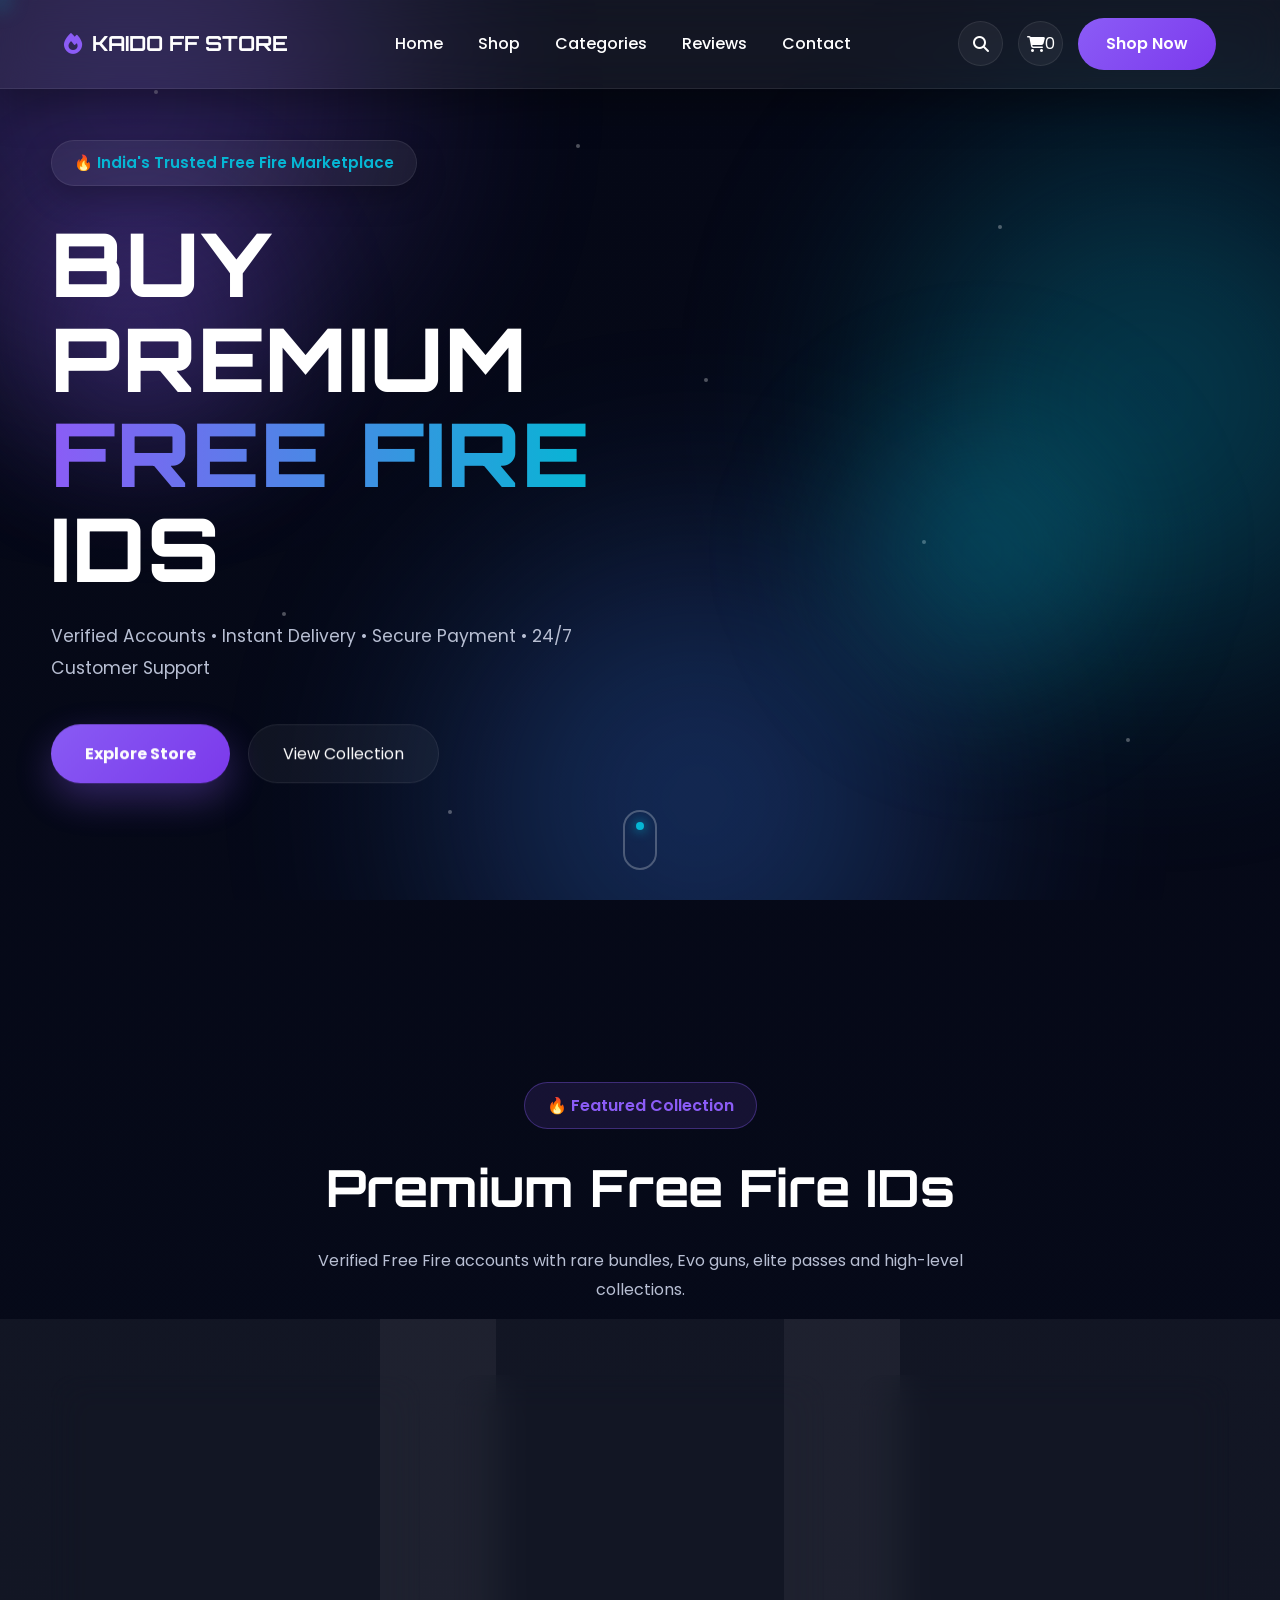
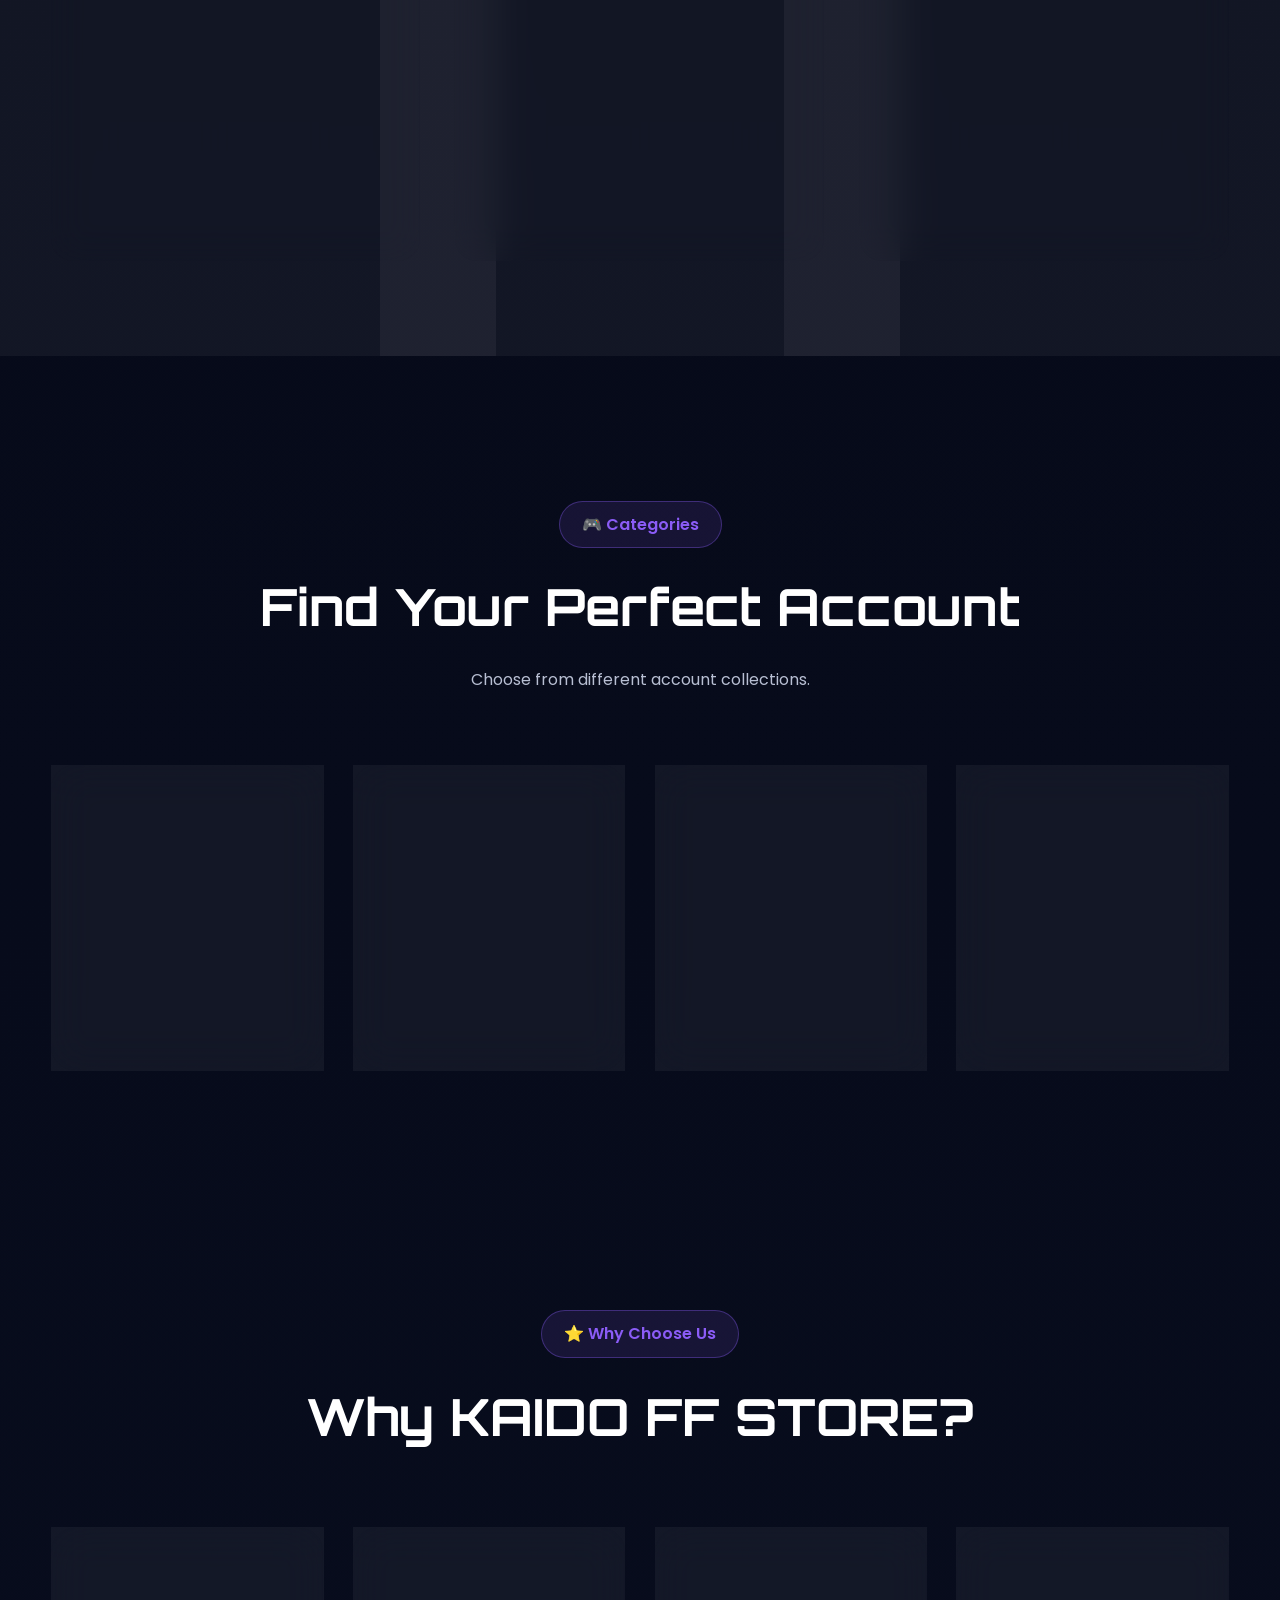
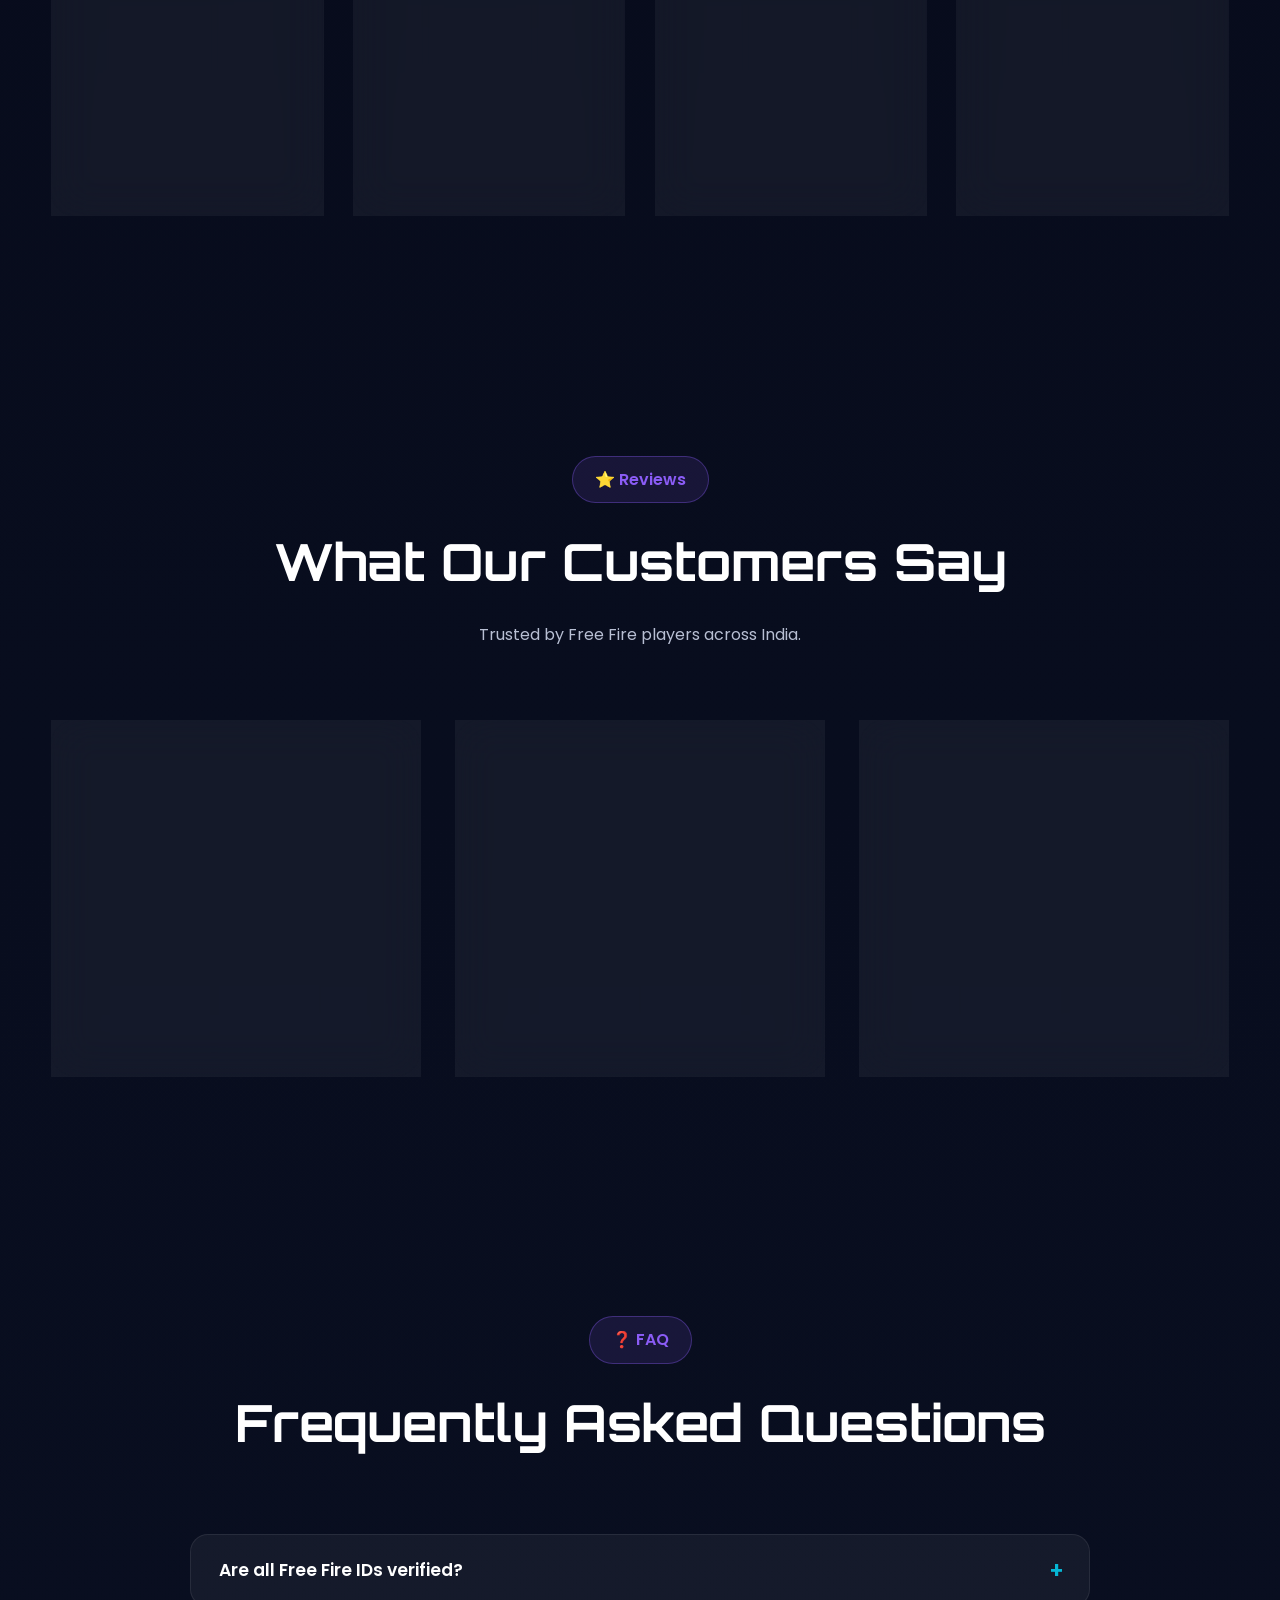
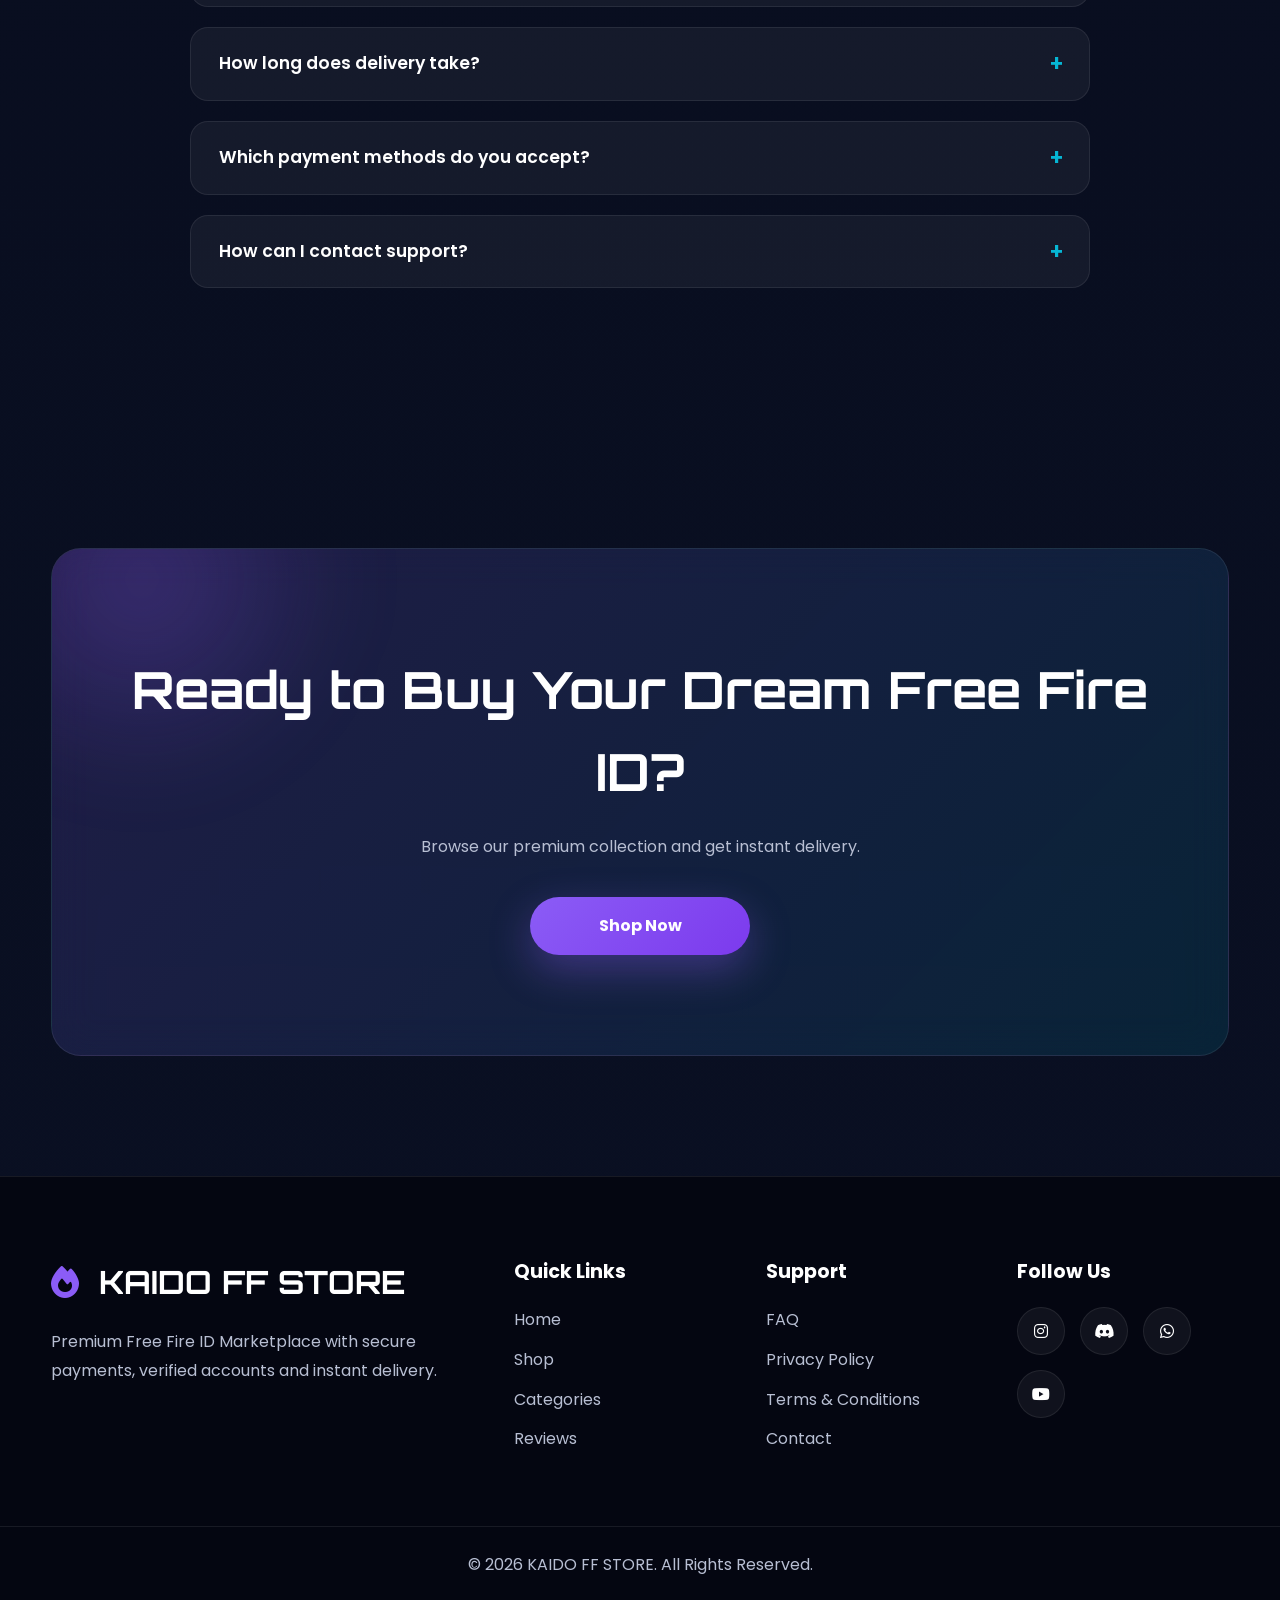
==== commit f883084c: "Fix HTML formatting in index.html" ====
--- a/index.html
+++ b/index.html
@@ -78,6 +78,8 @@
 
             <a href="cart.html" class="icon-btn">
                 <i class="fa-solid fa-cart-shopping"></i>
+
+<span id="cartCount">0</span>
             </a>
 
             <a href="shop.html" class="shop-btn">
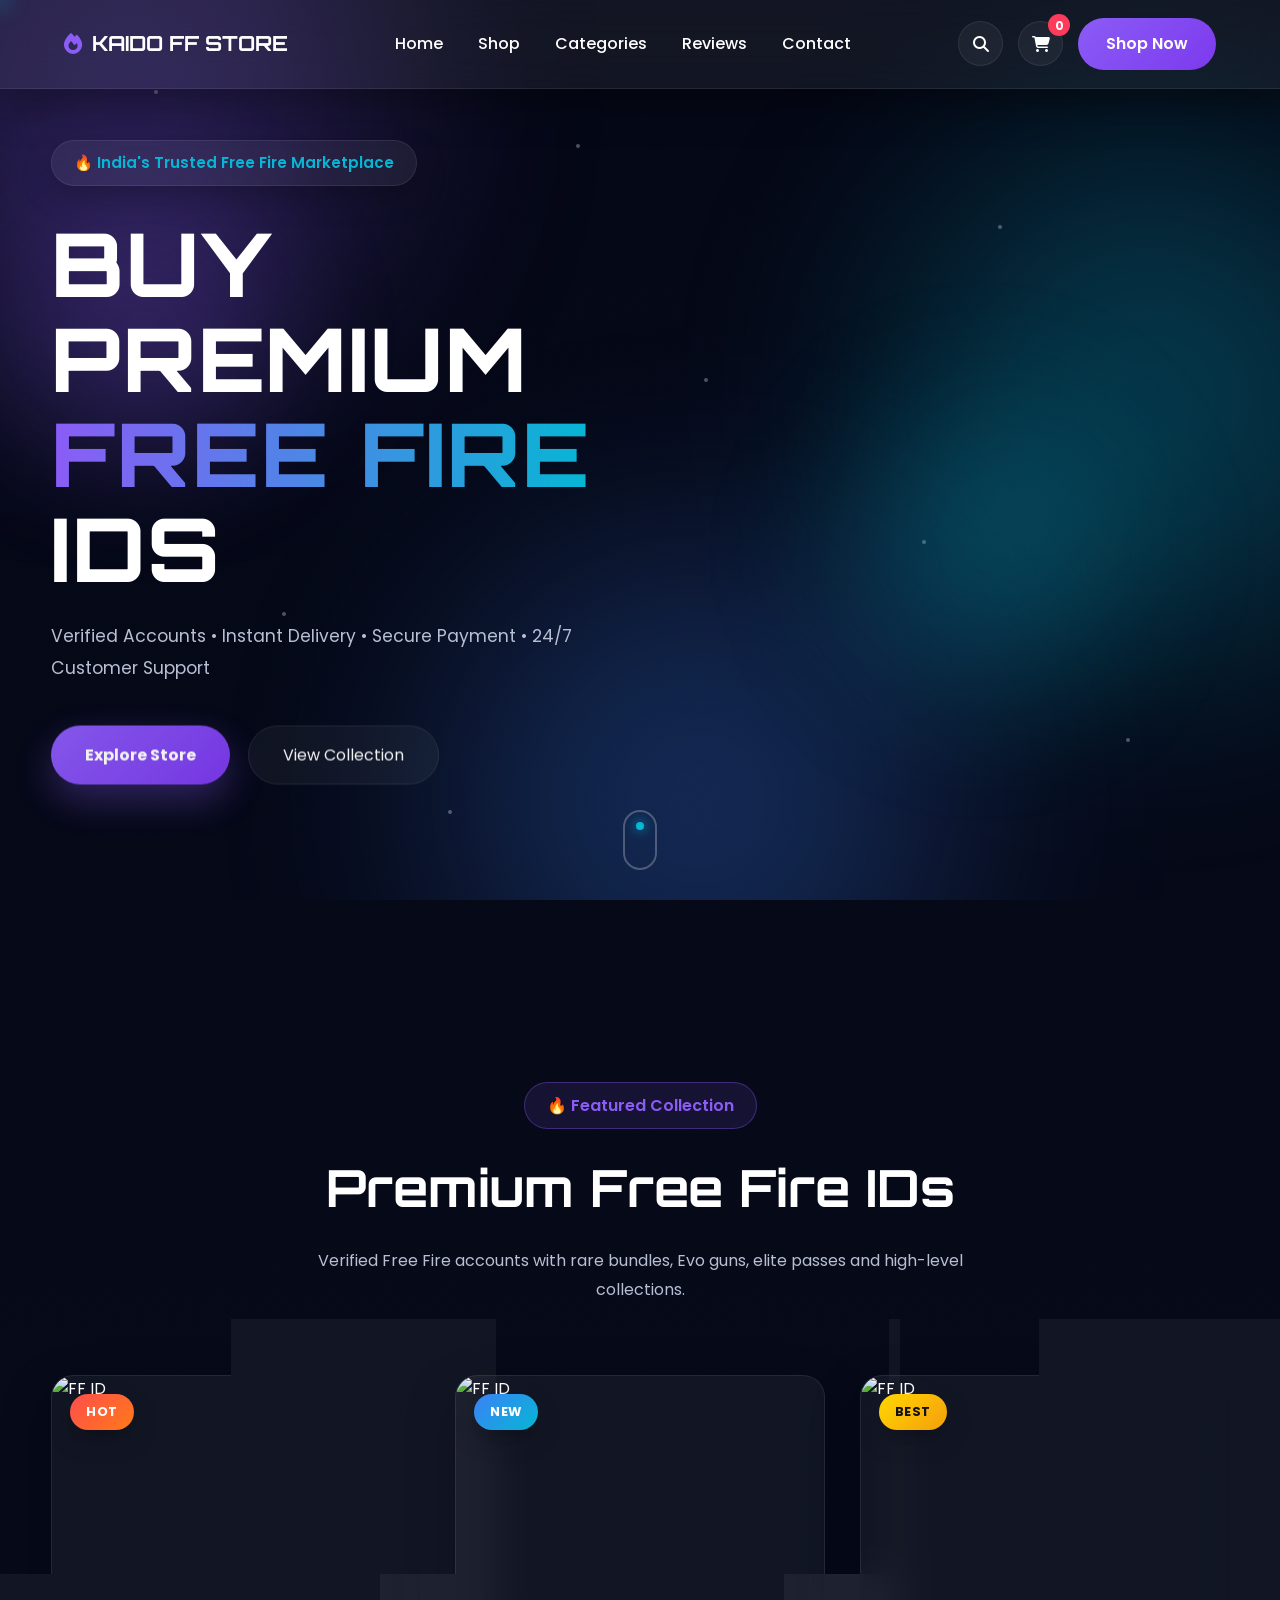
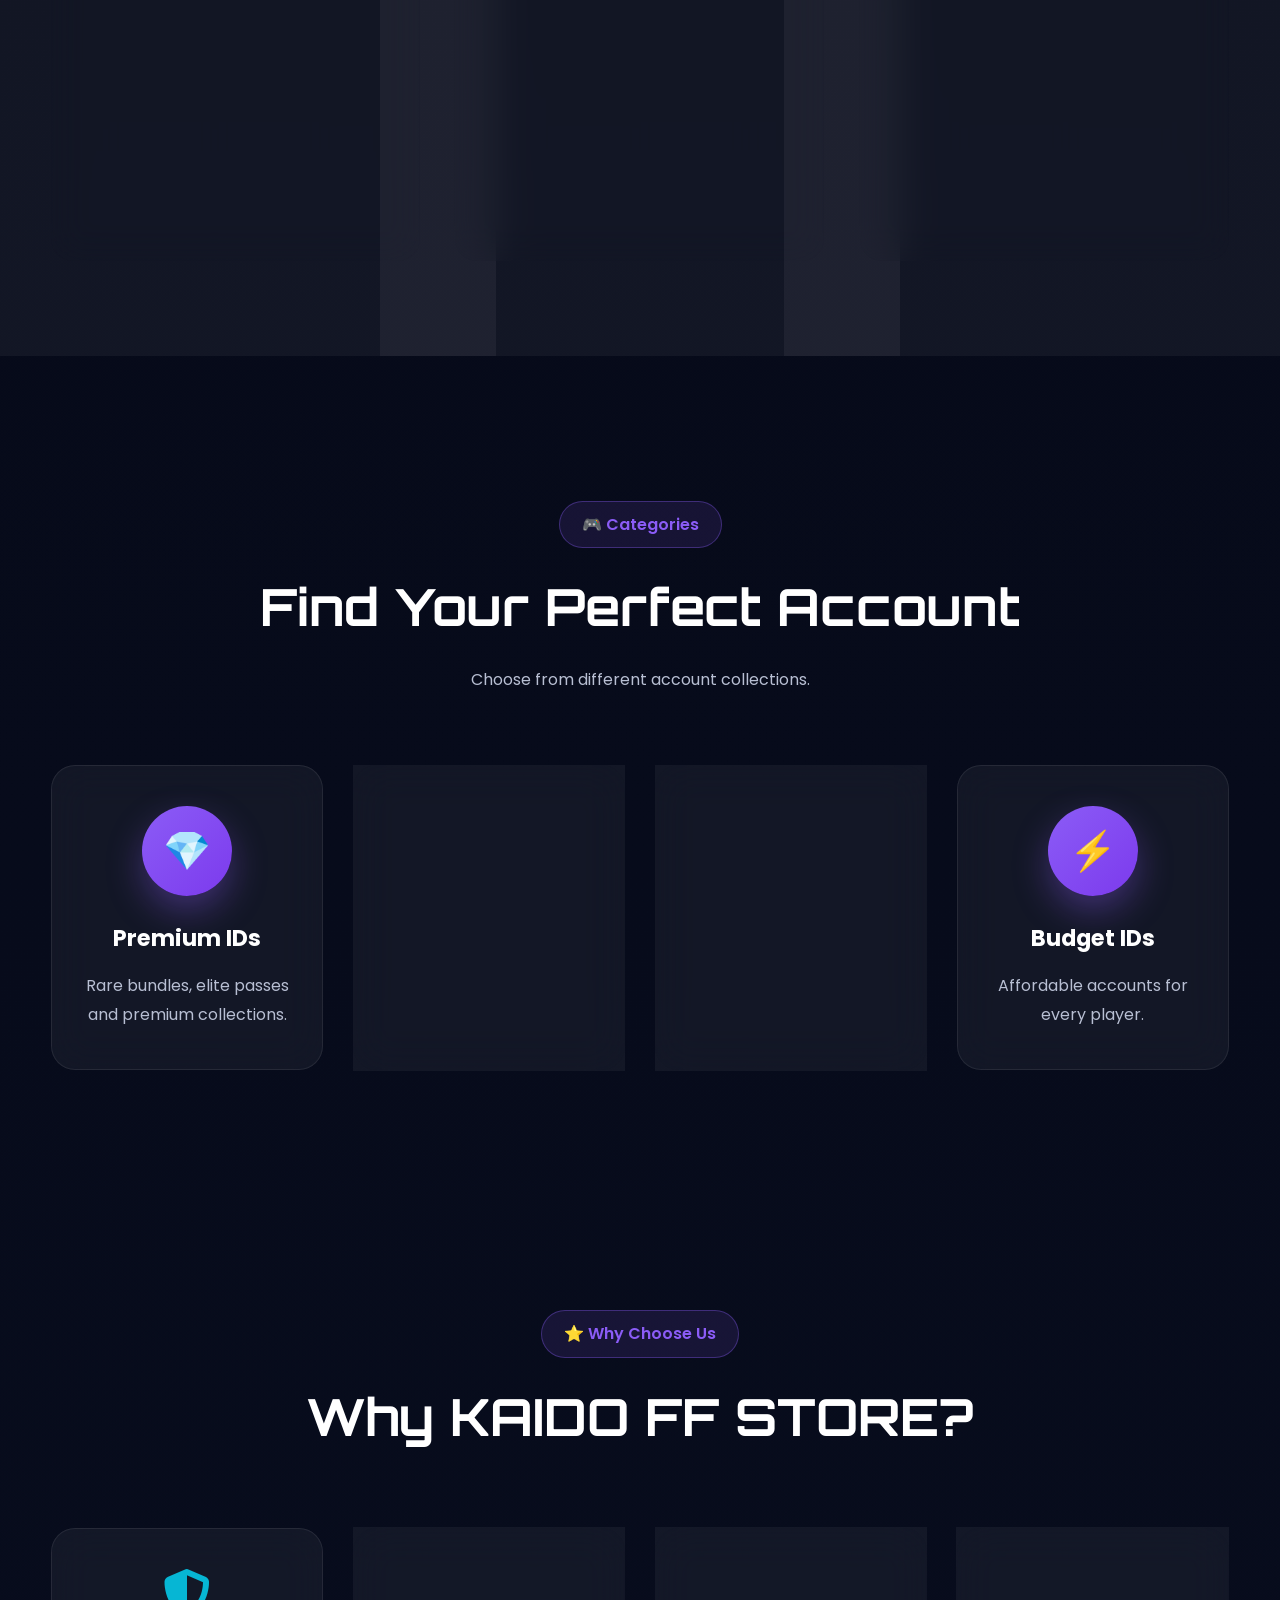
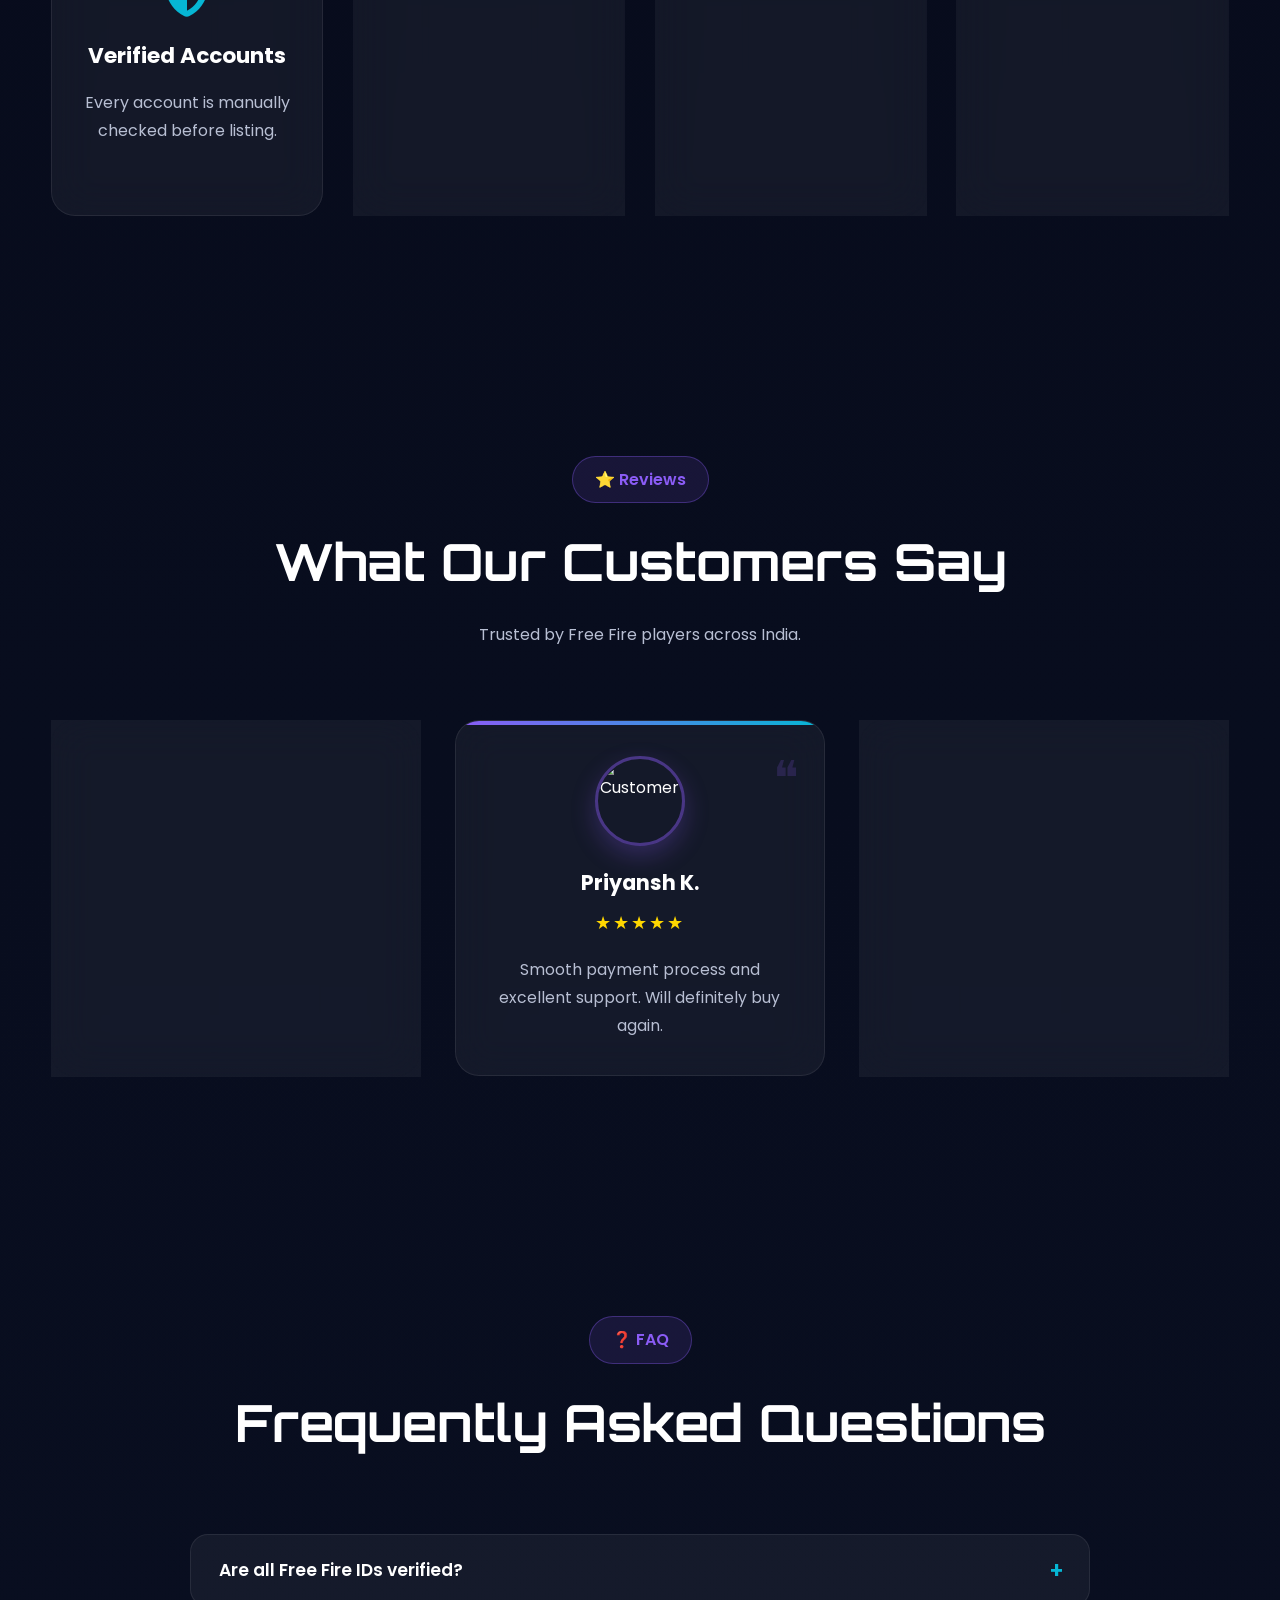
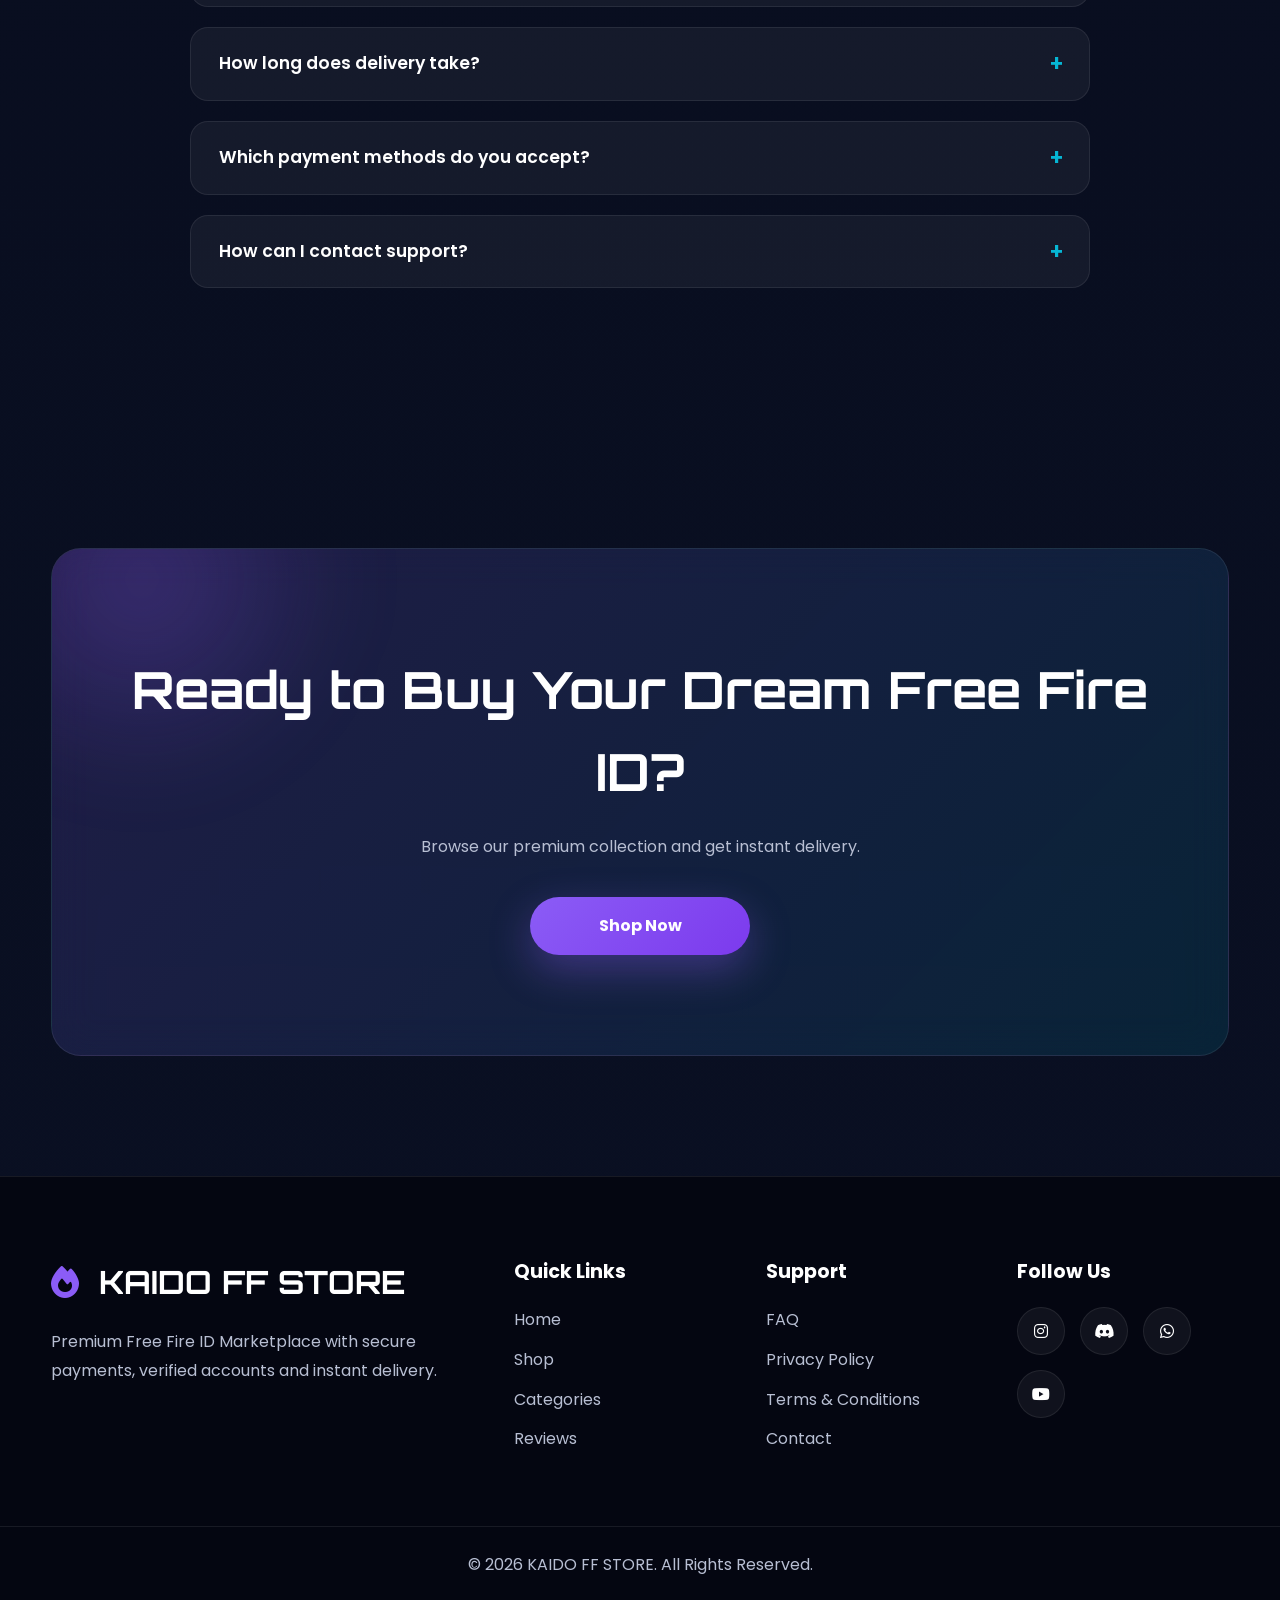
==== commit cc89217e: "Change product IDs and update product information Updated product links and modified product details" ====
--- a/index.html
+++ b/index.html
@@ -240,6 +240,49 @@
 
                 </span>
 
+                <a href="product.html?id=2"
+                    class="buy-btn">
+
+                    View
+
+                </a>
+
+            </div>
+
+        </div>
+
+    </div>
+
+    <!-- Product 2 -->
+
+    <div class="product-card">
+
+        <div class="product-tag new">
+
+            NEW
+
+        </div>
+
+        <img src="images/products/id1.png" alt="FF ID">
+
+        <div class="product-info">
+
+            <h3>Elite ID</h3>
+
+            <p>
+
+                Purple Shade Bundle • Evo AK • 200+ Skins
+
+            </p>
+
+            <div class="price-row">
+
+                <span class="price">
+
+                    ₹2,999
+
+                </span>
+
                 <a href="product.html?id=1"
                     class="buy-btn">
 
@@ -253,25 +296,25 @@
 
     </div>
 
-    <!-- Product 2 -->
+    <!-- Product 3 -->
 
     <div class="product-card">
 
-        <div class="product-tag new">
-
-            NEW
-
-        </div>
-
-        <img src="images/products/id1.png" alt="FF ID">
+        <div class="product-tag best">
+
+            BEST
+
+        </div>
+
+        <img src="images/products/product3.png" alt="FF ID">
 
         <div class="product-info">
 
-            <h3>Elite ID</h3>
+            <h3>.....</h3>
 
             <p>
 
-                Purple Shade Bundle • Evo AK • 200+ Skins
+                ........
 
             </p>
 
@@ -279,50 +322,7 @@
 
                 <span class="price">
 
-                    ₹2,999
-
-                </span>
-
-                <a href="product.html?id=2"
-                    class="buy-btn">
-
-                    View
-
-                </a>
-
-            </div>
-
-        </div>
-
-    </div>
-
-    <!-- Product 3 -->
-
-    <div class="product-card">
-
-        <div class="product-tag best">
-
-            BEST
-
-        </div>
-
-        <img src="images/products/product3.png" alt="FF ID">
-
-        <div class="product-info">
-
-            <h3>Ultimate ID</h3>
-
-            <p>
-
-                Criminal Bundle • Evo MP40 • 600+ Skins
-
-            </p>
-
-            <div class="price-row">
-
-                <span class="price">
-
-                    ₹2,999
+                    .....
 
                 </span>
 
--- a/css/style.css
+++ b/css/style.css
@@ -1732,3 +1732,102 @@
     }
 
 }
+/* ==========================
+   CART BADGE
+========================== */
+
+.icon-btn{
+    position:relative;
+}
+
+#cartCount{
+
+    position:absolute;
+
+    top:-8px;
+
+    right:-8px;
+
+    width:22px;
+
+    height:22px;
+
+    border-radius:50%;
+
+    background:#ff3b5c;
+
+    color:#fff;
+
+    font-size:.75rem;
+
+    font-weight:700;
+
+    display:flex;
+
+    justify-content:center;
+
+    align-items:center;
+
+}
+
+/* ==========================================================
+   TOAST NOTIFICATION
+========================================================== */
+
+.toast{
+
+    position:fixed;
+
+    top:30px;
+
+    right:30px;
+
+    min-width:280px;
+
+    padding:18px 22px;
+
+    background:rgba(15,18,35,.95);
+
+    border:1px solid rgba(139,92,246,.4);
+
+    border-left:5px solid #8B5CF6;
+
+    color:#fff;
+
+    border-radius:16px;
+
+    backdrop-filter:blur(20px);
+
+    box-shadow:0 20px 60px rgba(0,0,0,.35);
+
+    transform:translateX(420px);
+
+    transition:.45s;
+
+    z-index:9999;
+
+}
+
+.toast.show{
+
+    transform:translateX(0);
+
+}
+
+.toast.success{
+
+    border-left-color:#22c55e;
+
+}
+
+.toast.error{
+
+    border-left-color:#ef4444;
+
+}
+
+.toast.warning{
+
+    border-left-color:#f59e0b;
+
+}
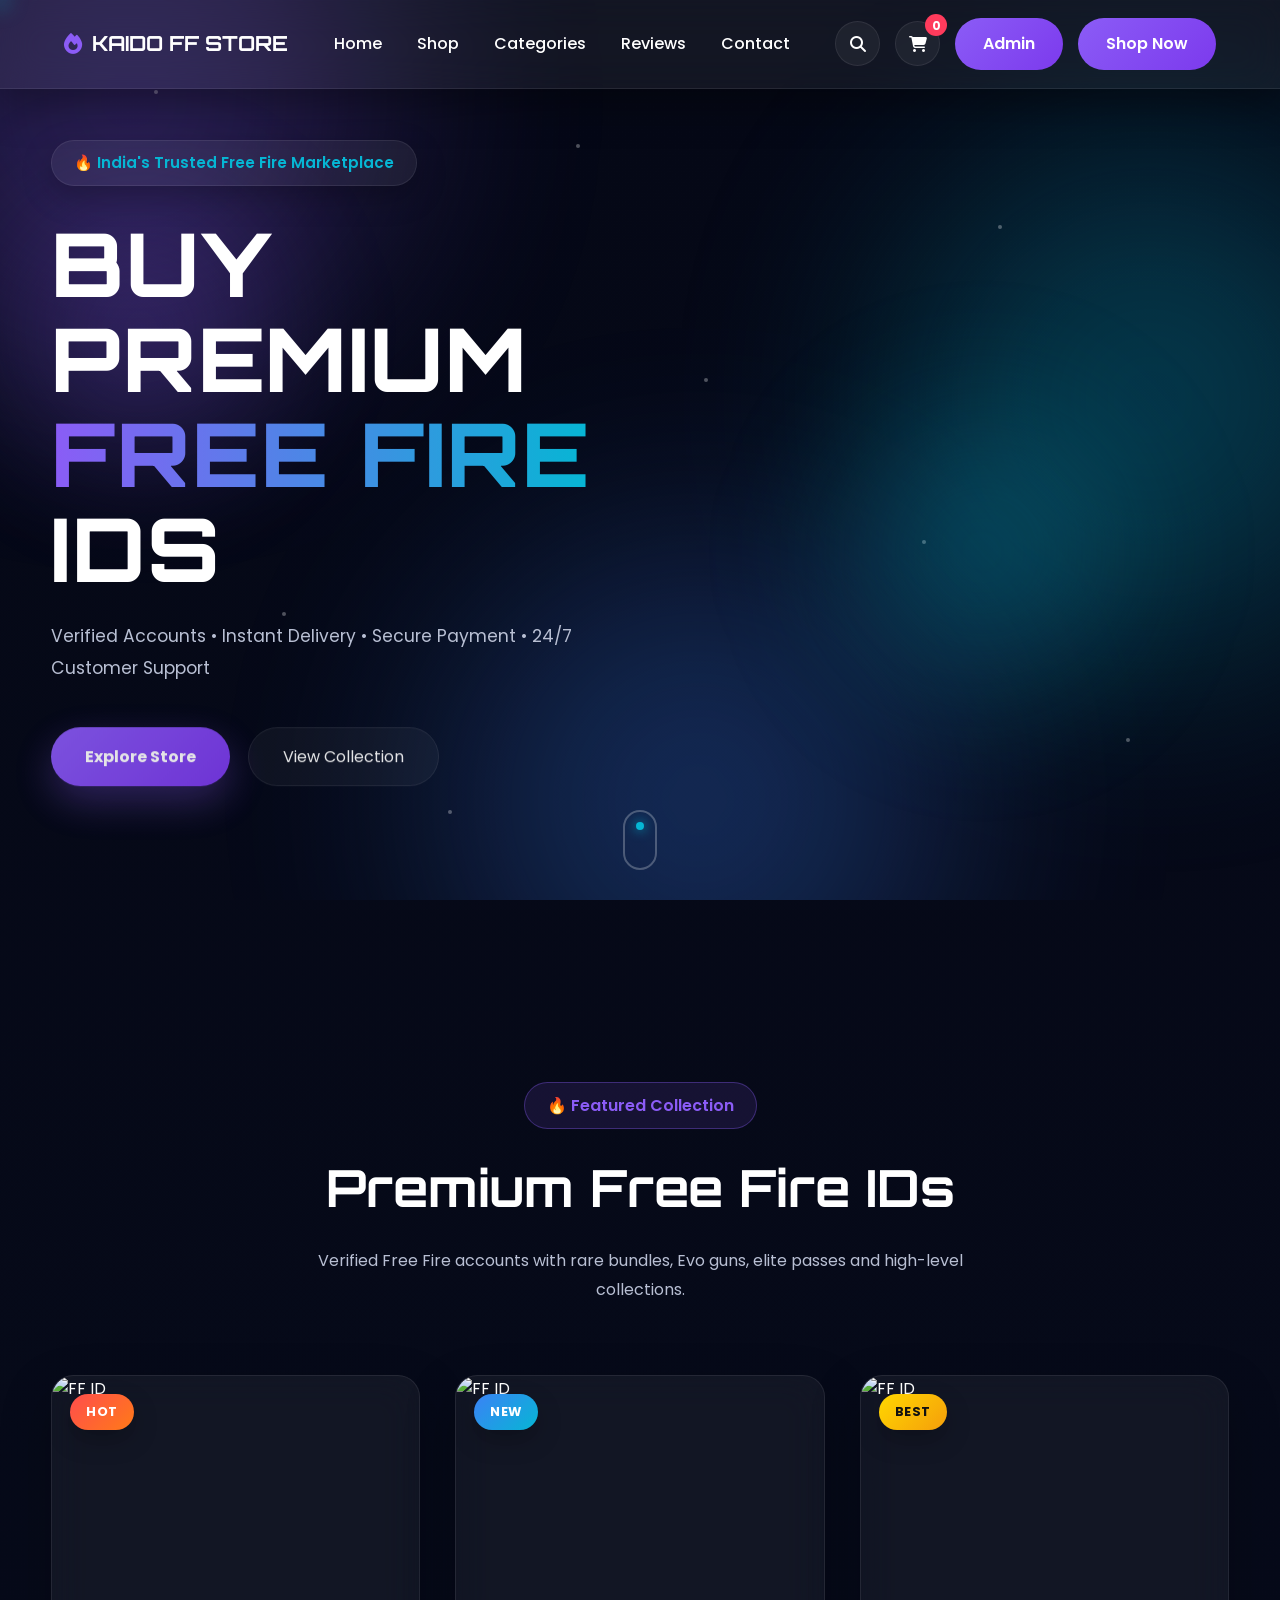
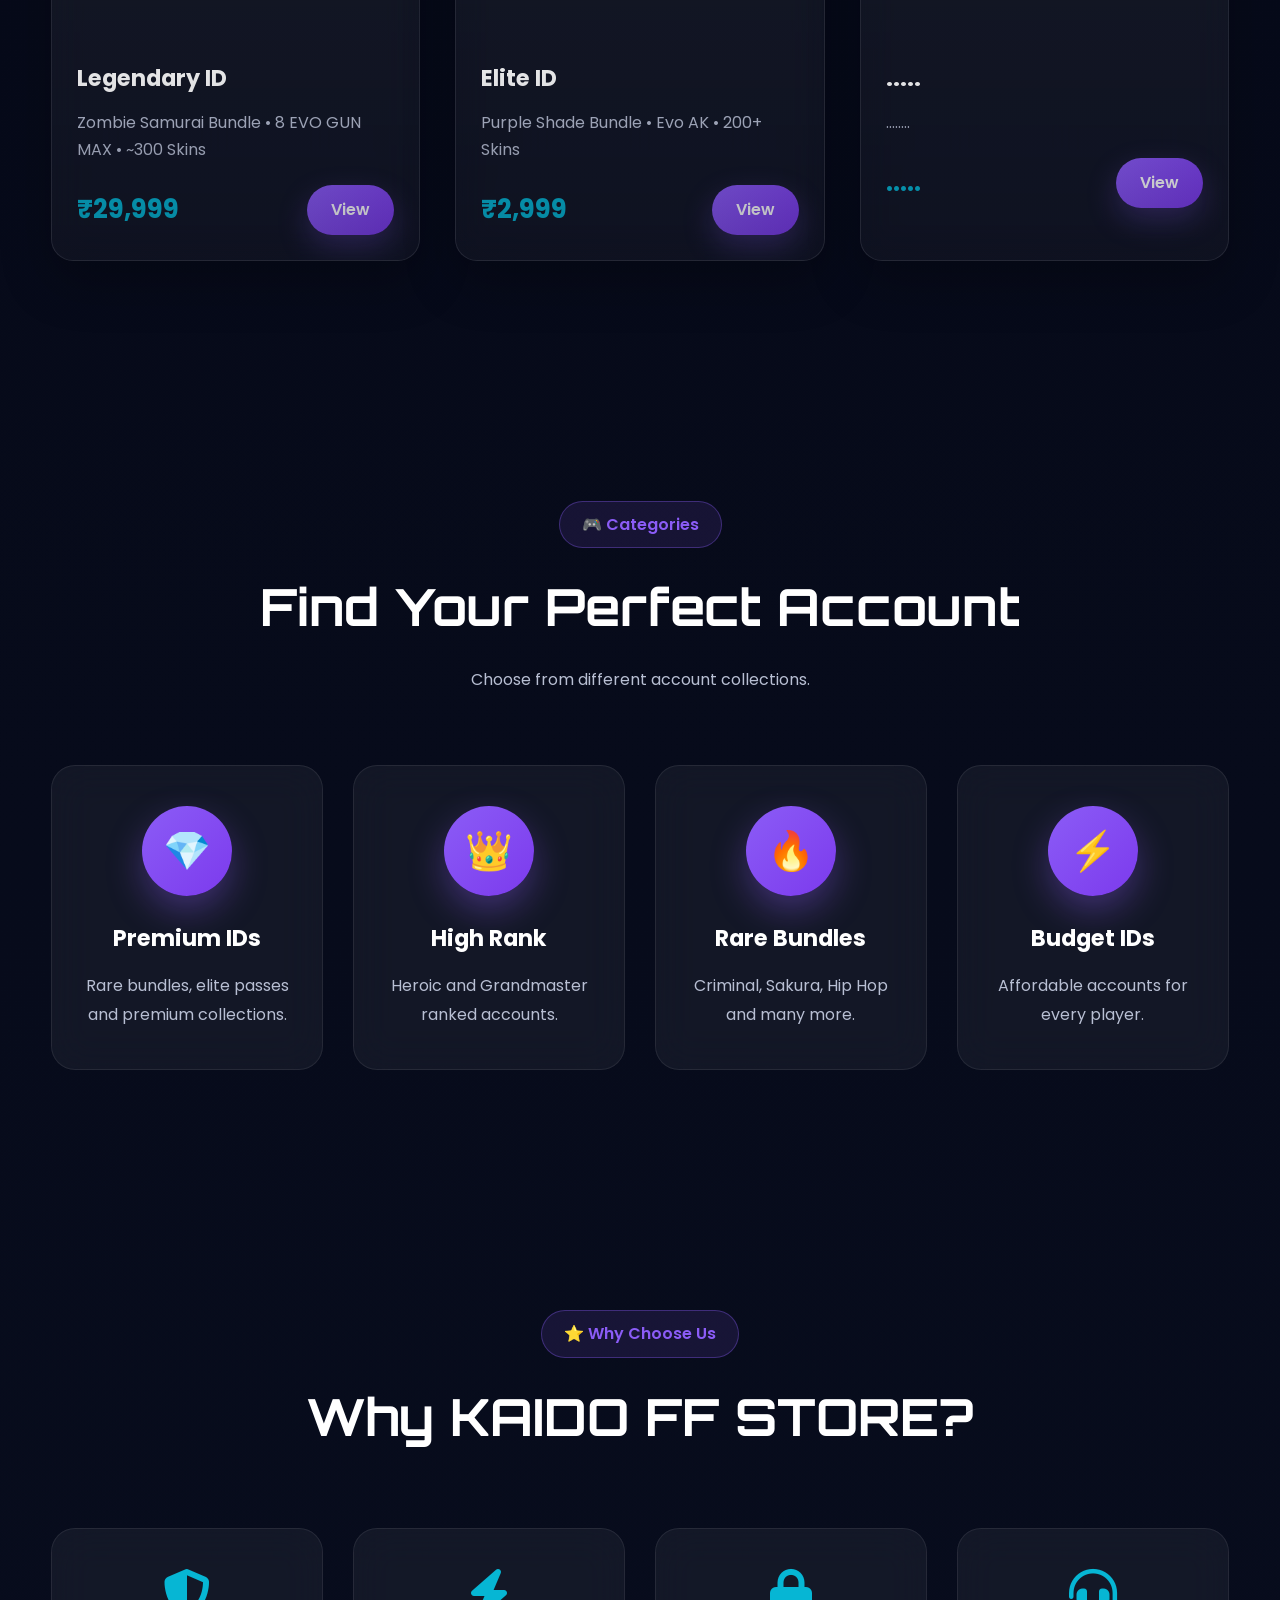
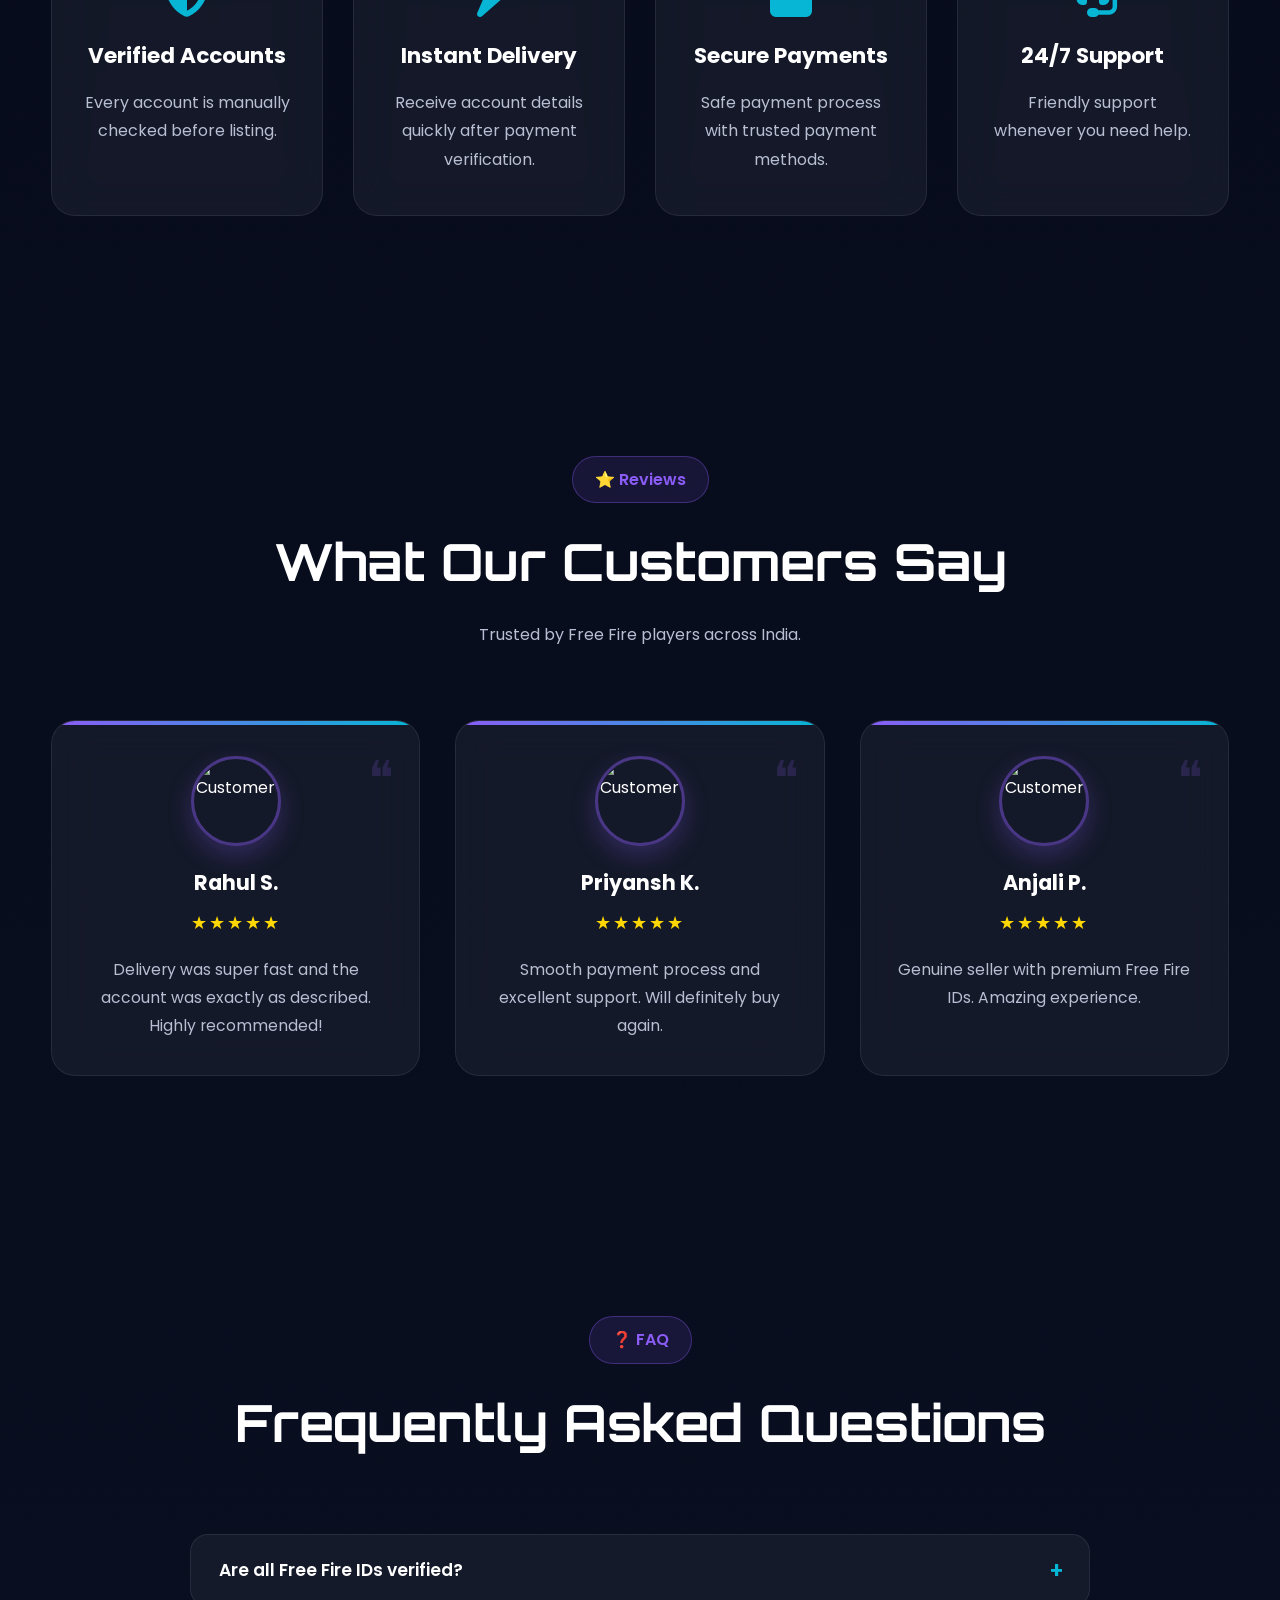
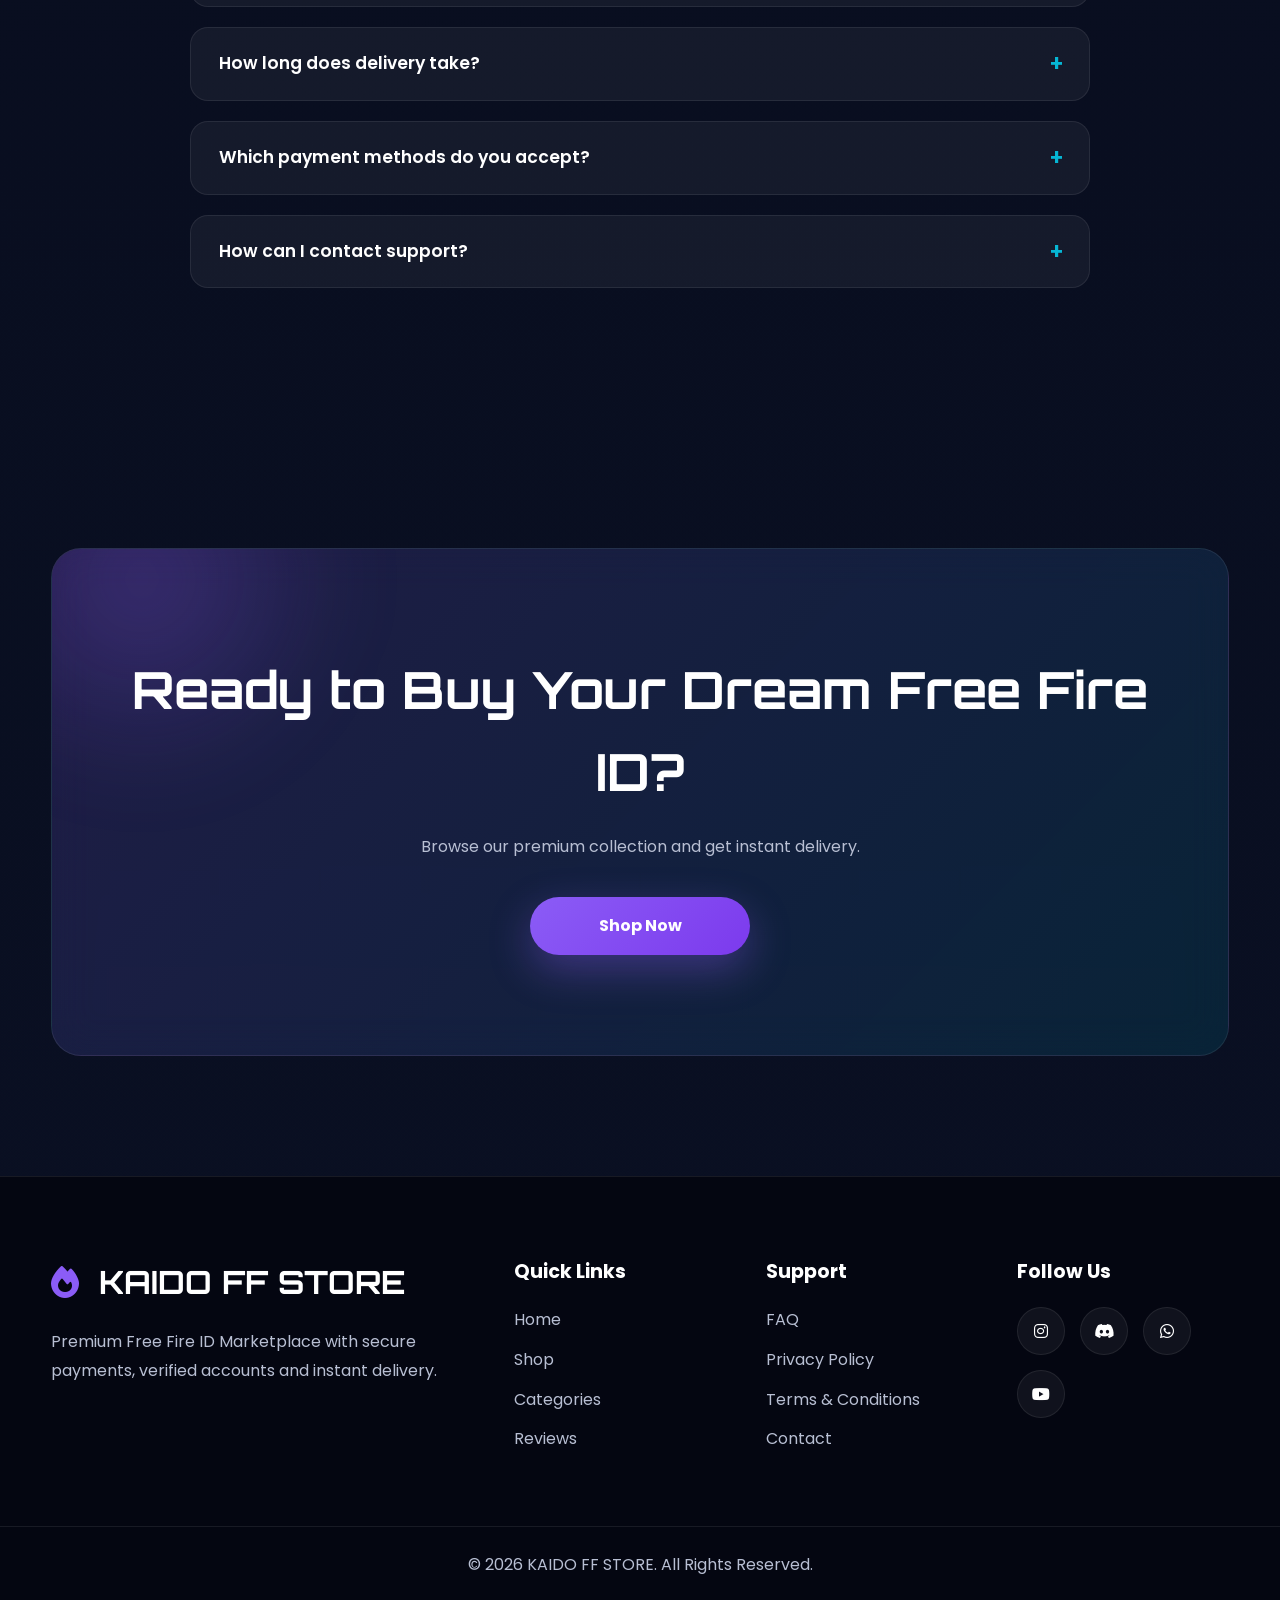
==== commit 632f8178: "Refactor navigation links in index.html" ====
--- a/index.html
+++ b/index.html
@@ -72,19 +72,24 @@
 
         <div class="nav-actions">
 
-            <a href="#" class="icon-btn">
-                <i class="fa-solid fa-magnifying-glass"></i>
-            </a>
-
-            <a href="cart.html" class="icon-btn">
-                <i class="fa-solid fa-cart-shopping"></i>
+    <a href="#" class="icon-btn">
+        <i class="fa-solid fa-magnifying-glass"></i>
+    </a>
+
+    <a href="cart.html" class="icon-btn">
+        
+        <i class="fa-solid fa-cart-shopping"></i>
 
 <span id="cartCount">0</span>
-            </a>
-
-            <a href="shop.html" class="shop-btn">
-                Shop Now
-            </a>
+    </a>
+
+    <a href="admin.html" class="shop-btn">
+        Admin
+    </a>
+
+    <a href="shop.html" class="shop-btn">
+        Shop Now
+    </a>
 
         </div>
 
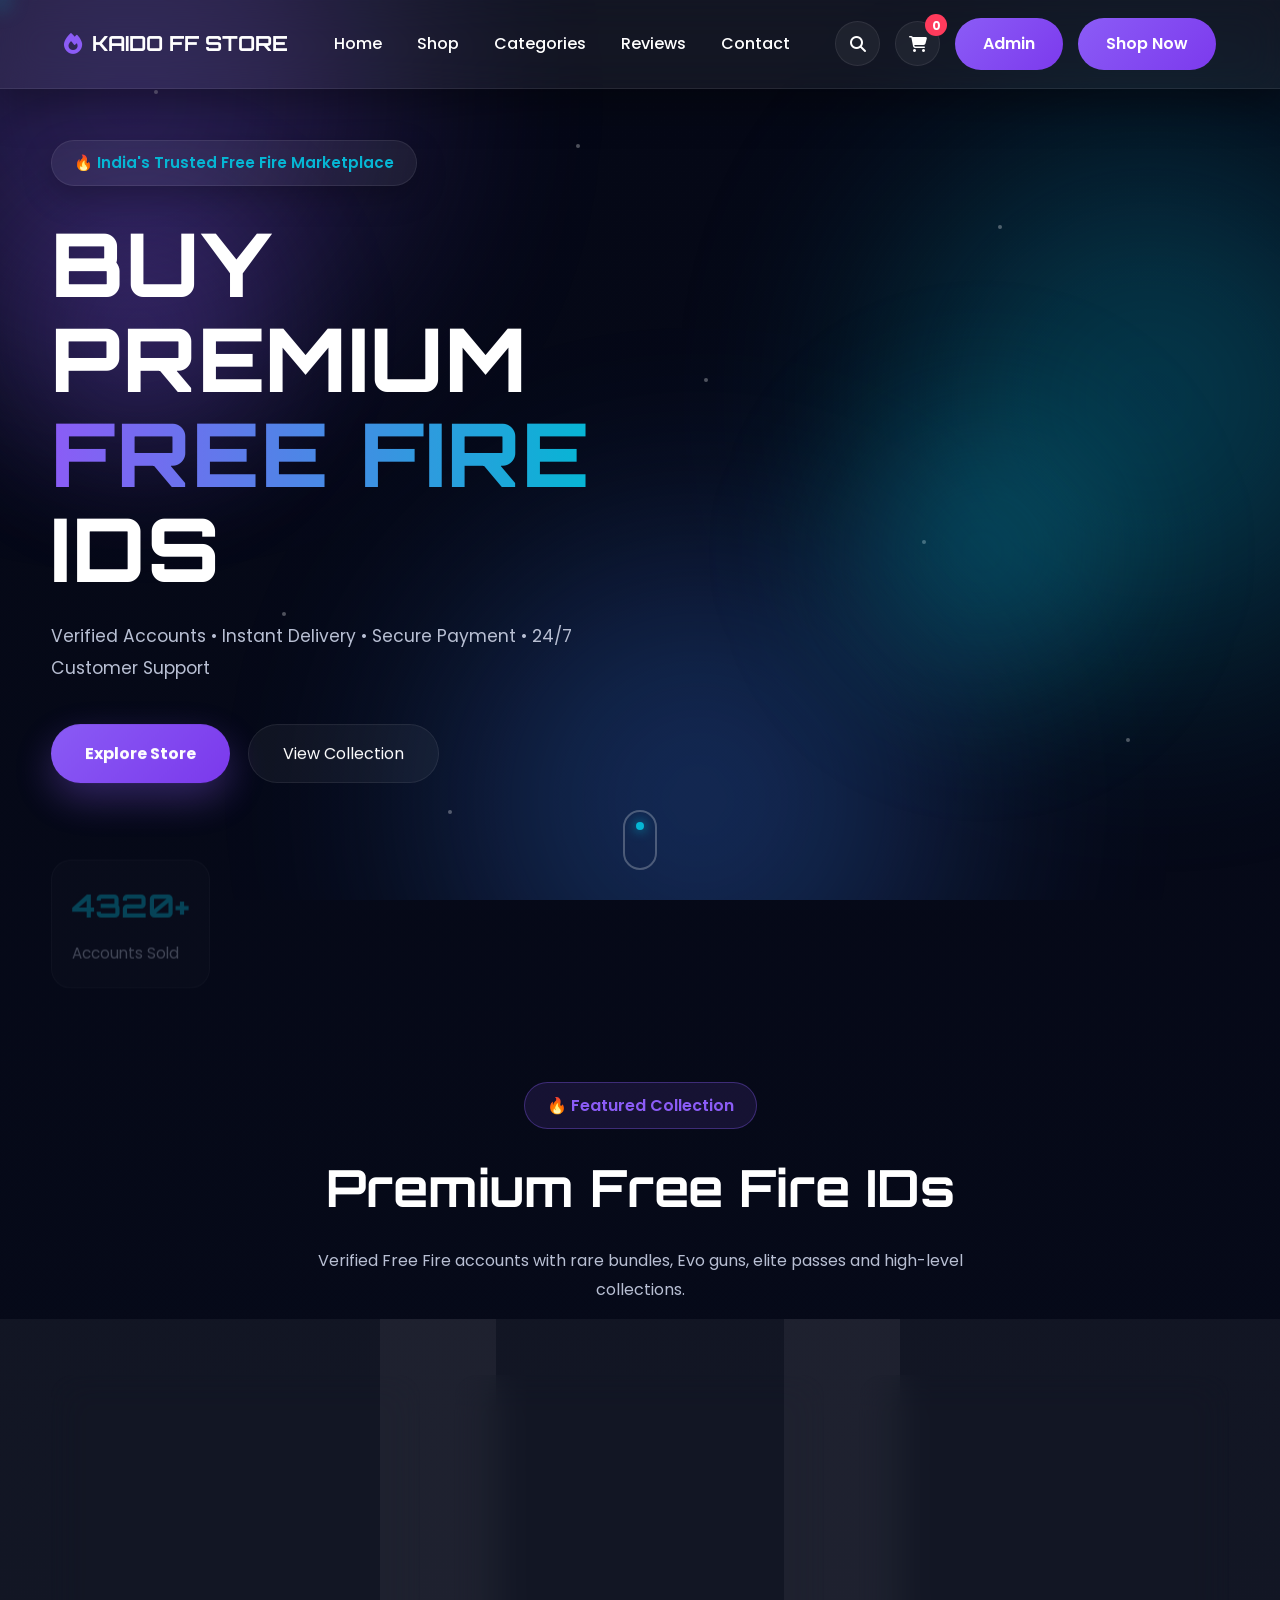
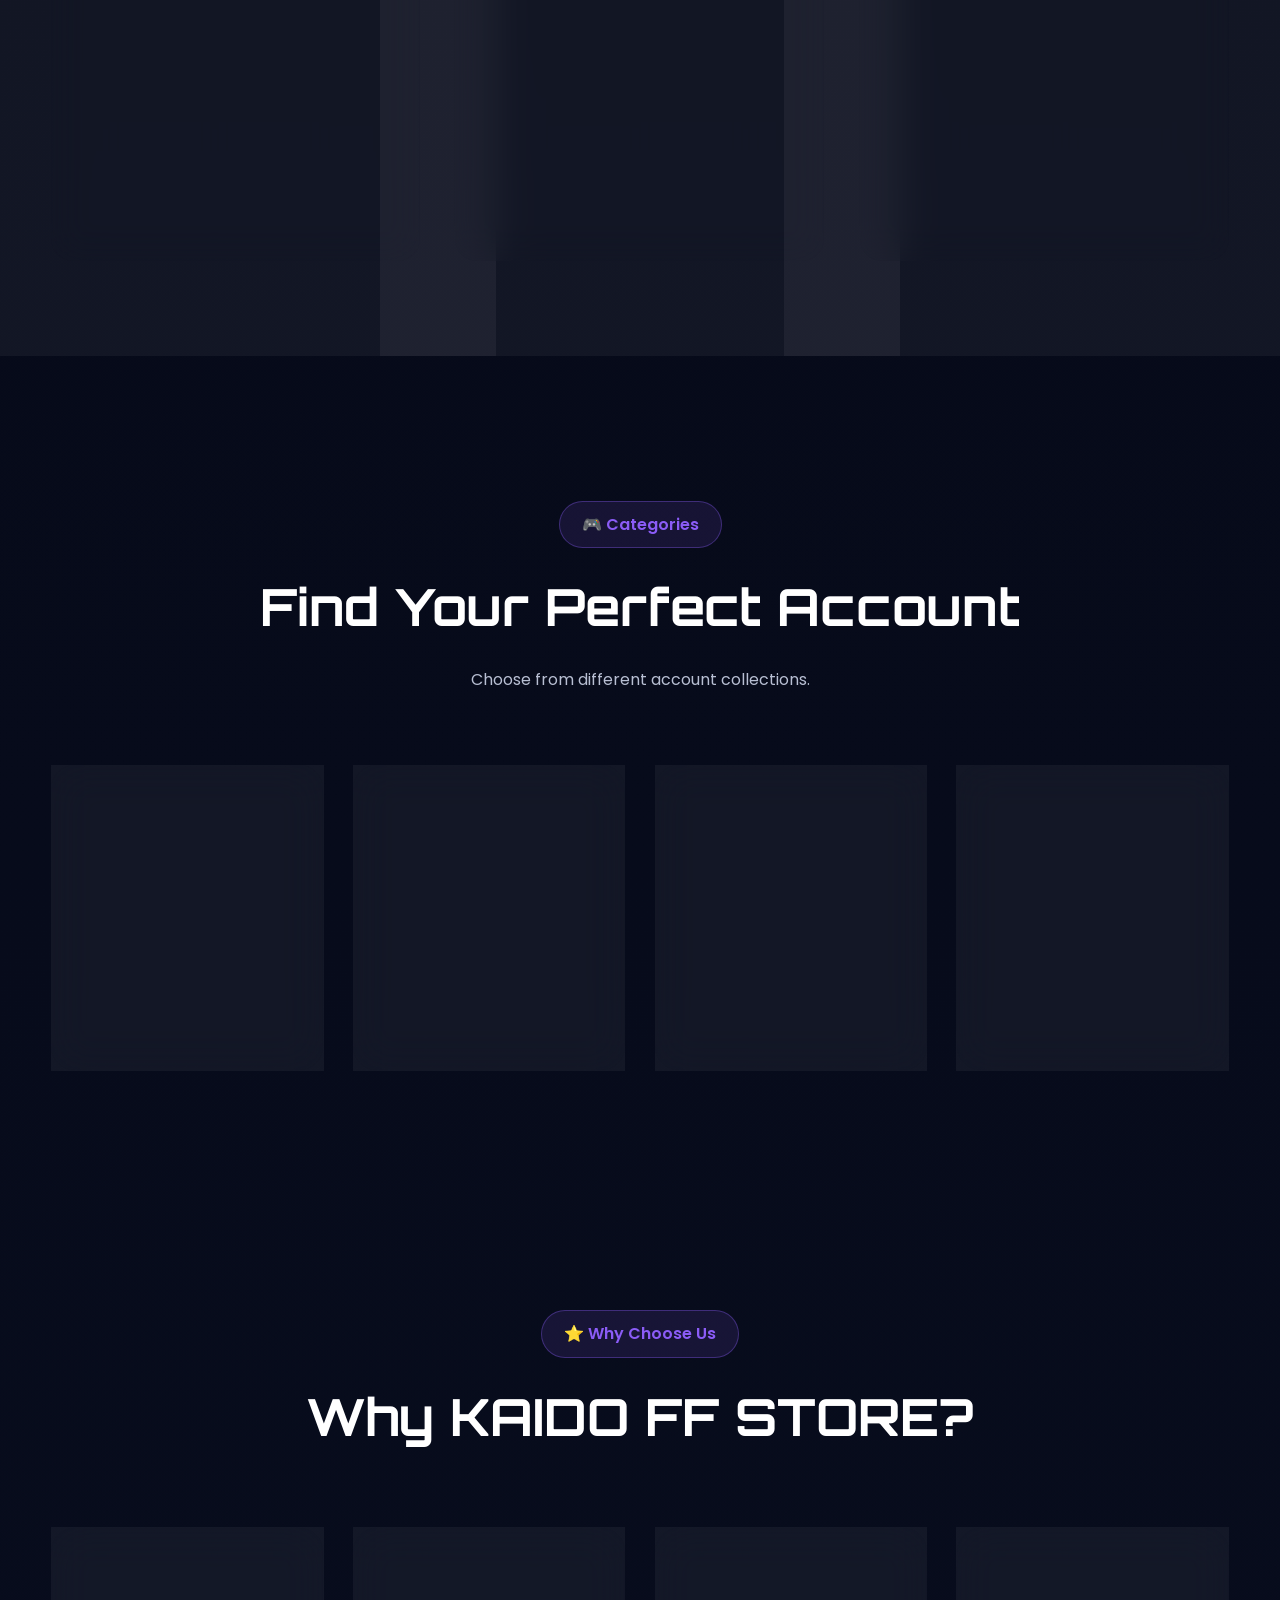
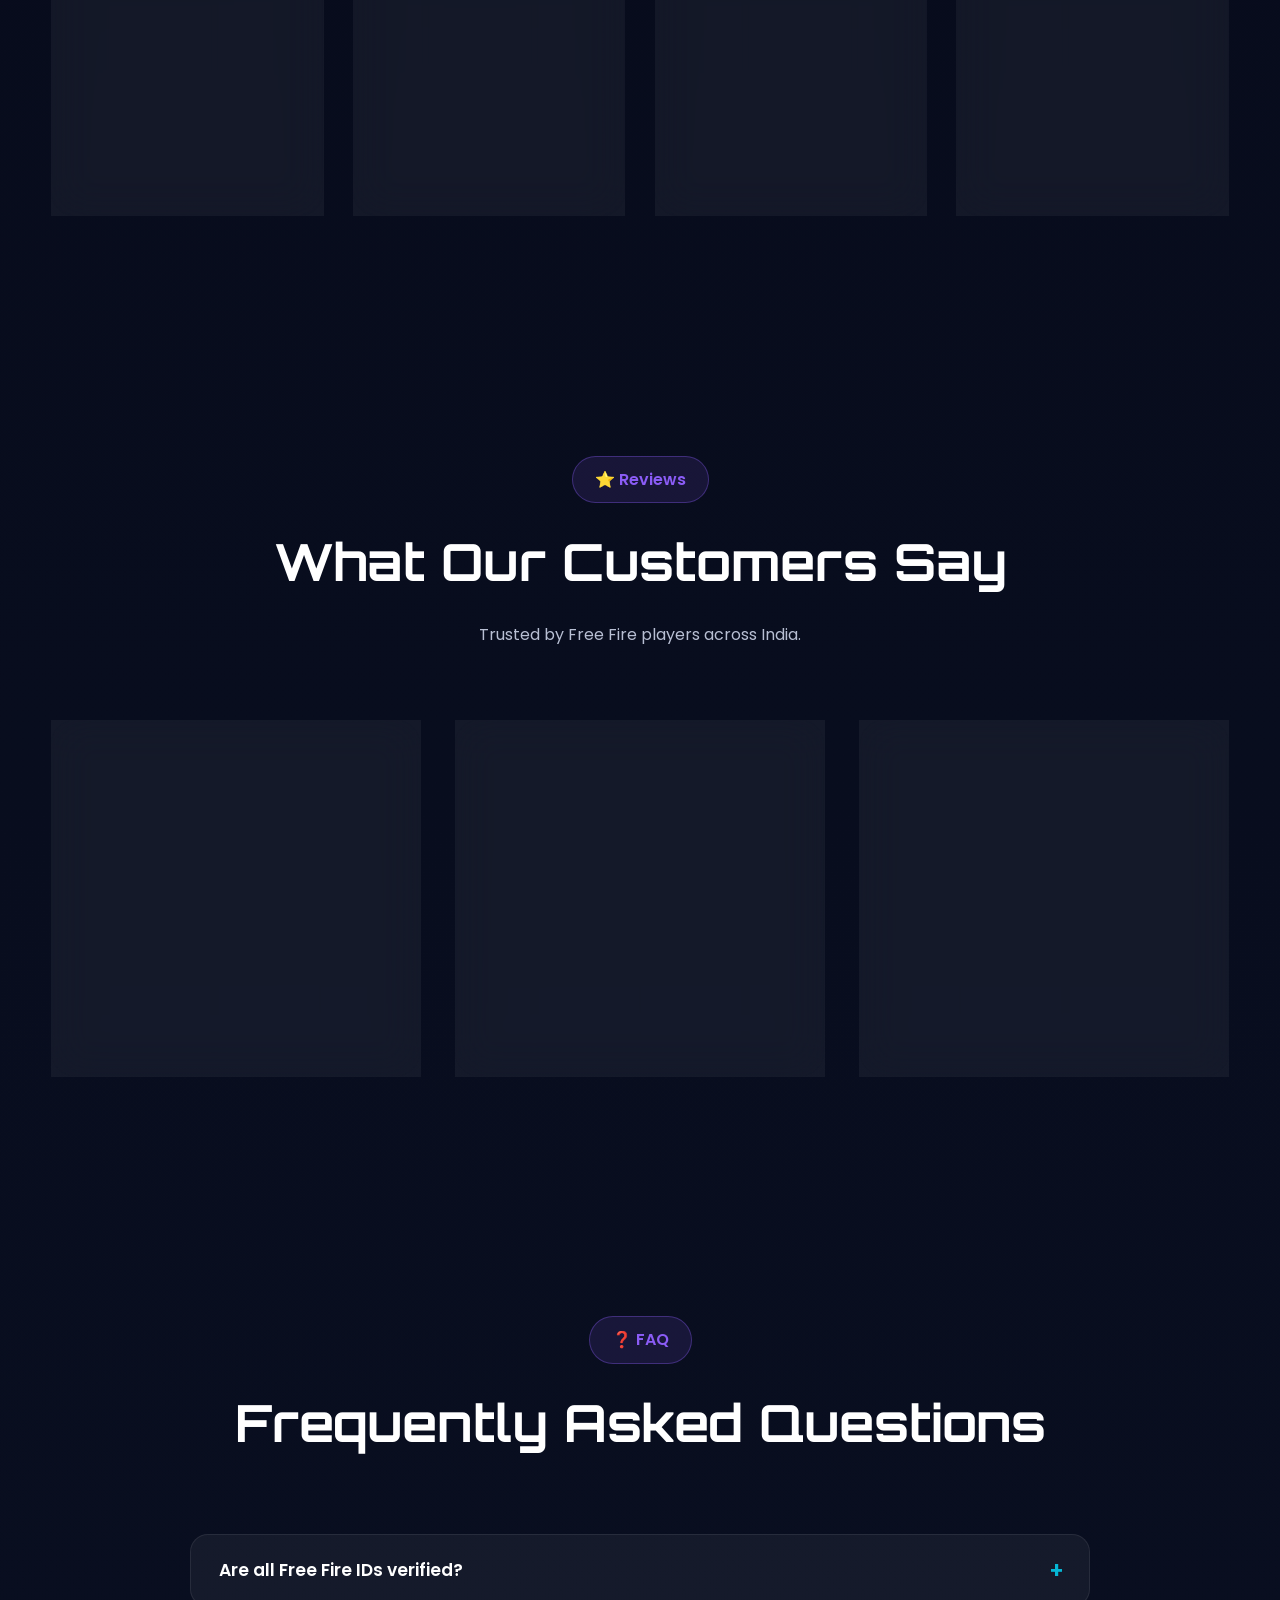
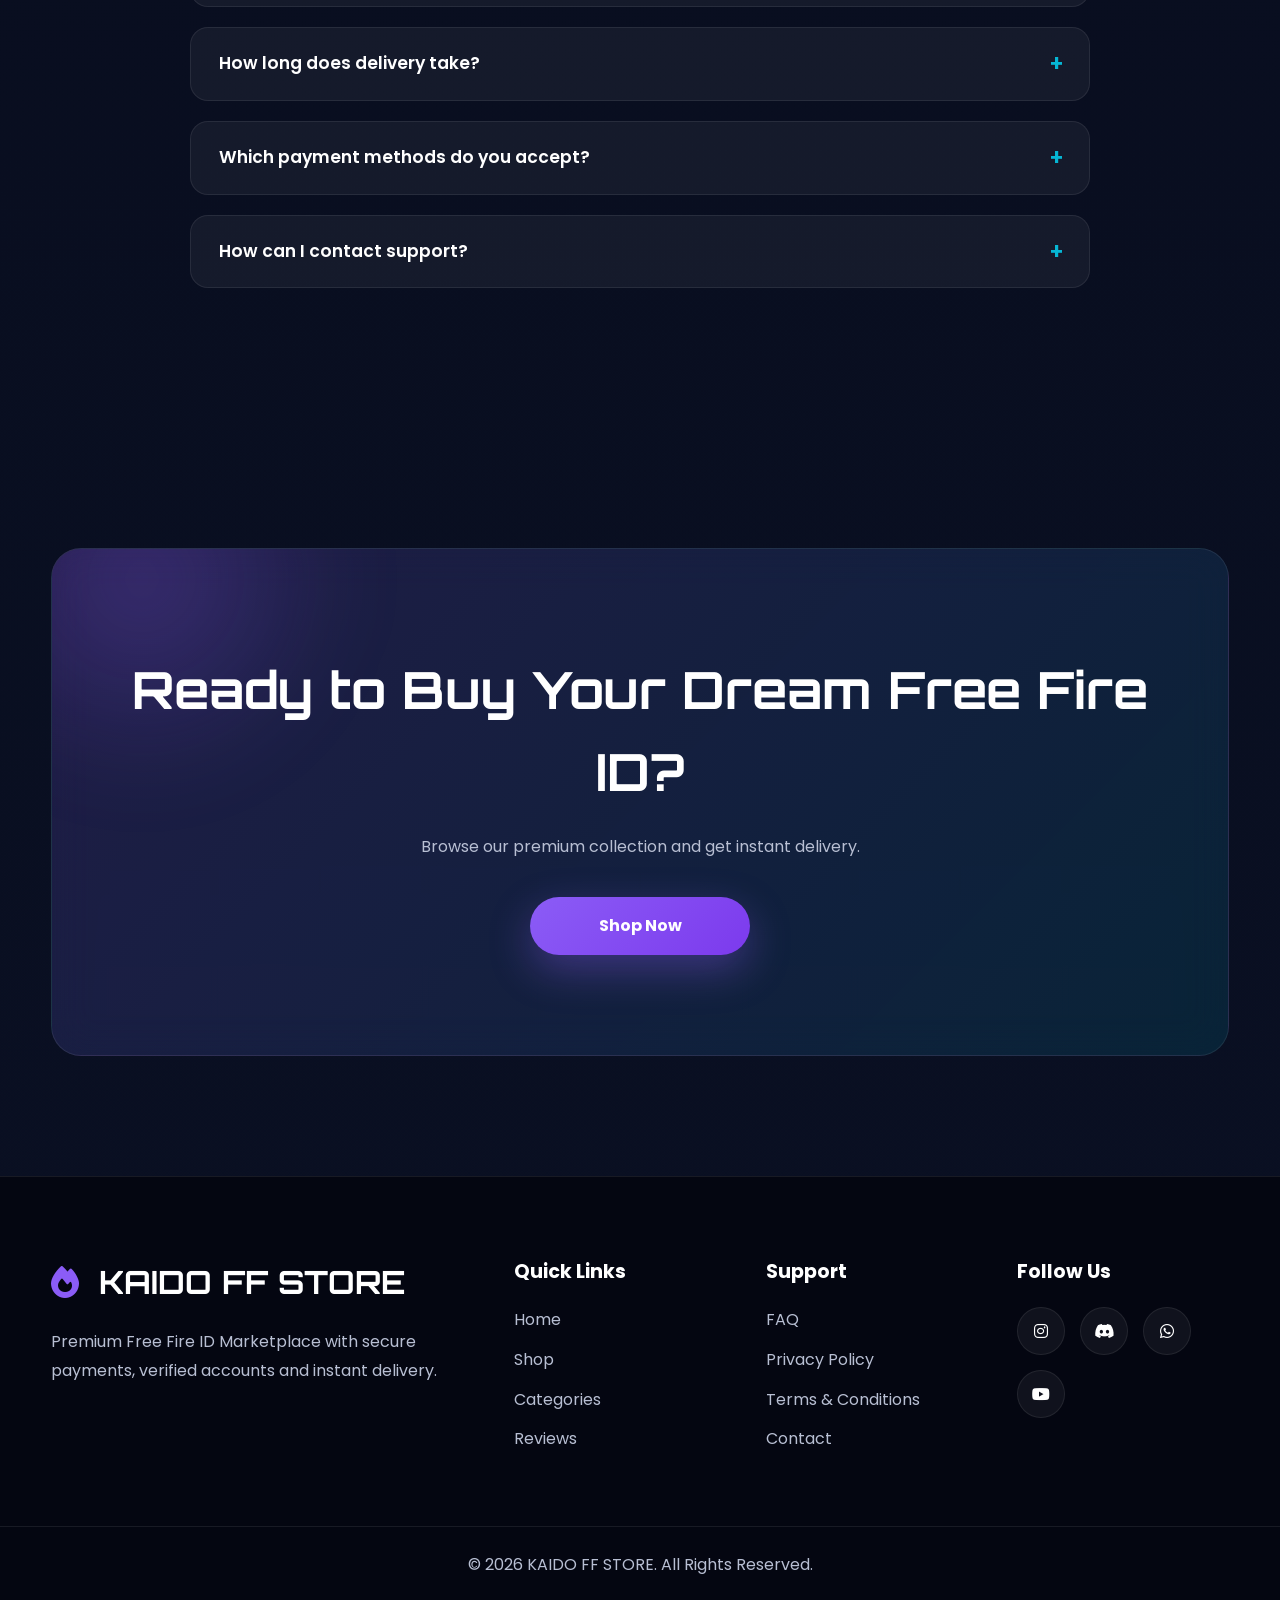
==== commit 33a7a957: "Update Home link to point to index.html" ====
--- a/index.html
+++ b/index.html
@@ -58,7 +58,7 @@
 
         <nav>
 
-            <a href="#">Home</a>
+            <a href="index.html">Home</a>
 
             <a href="shop.html">Shop</a>
 
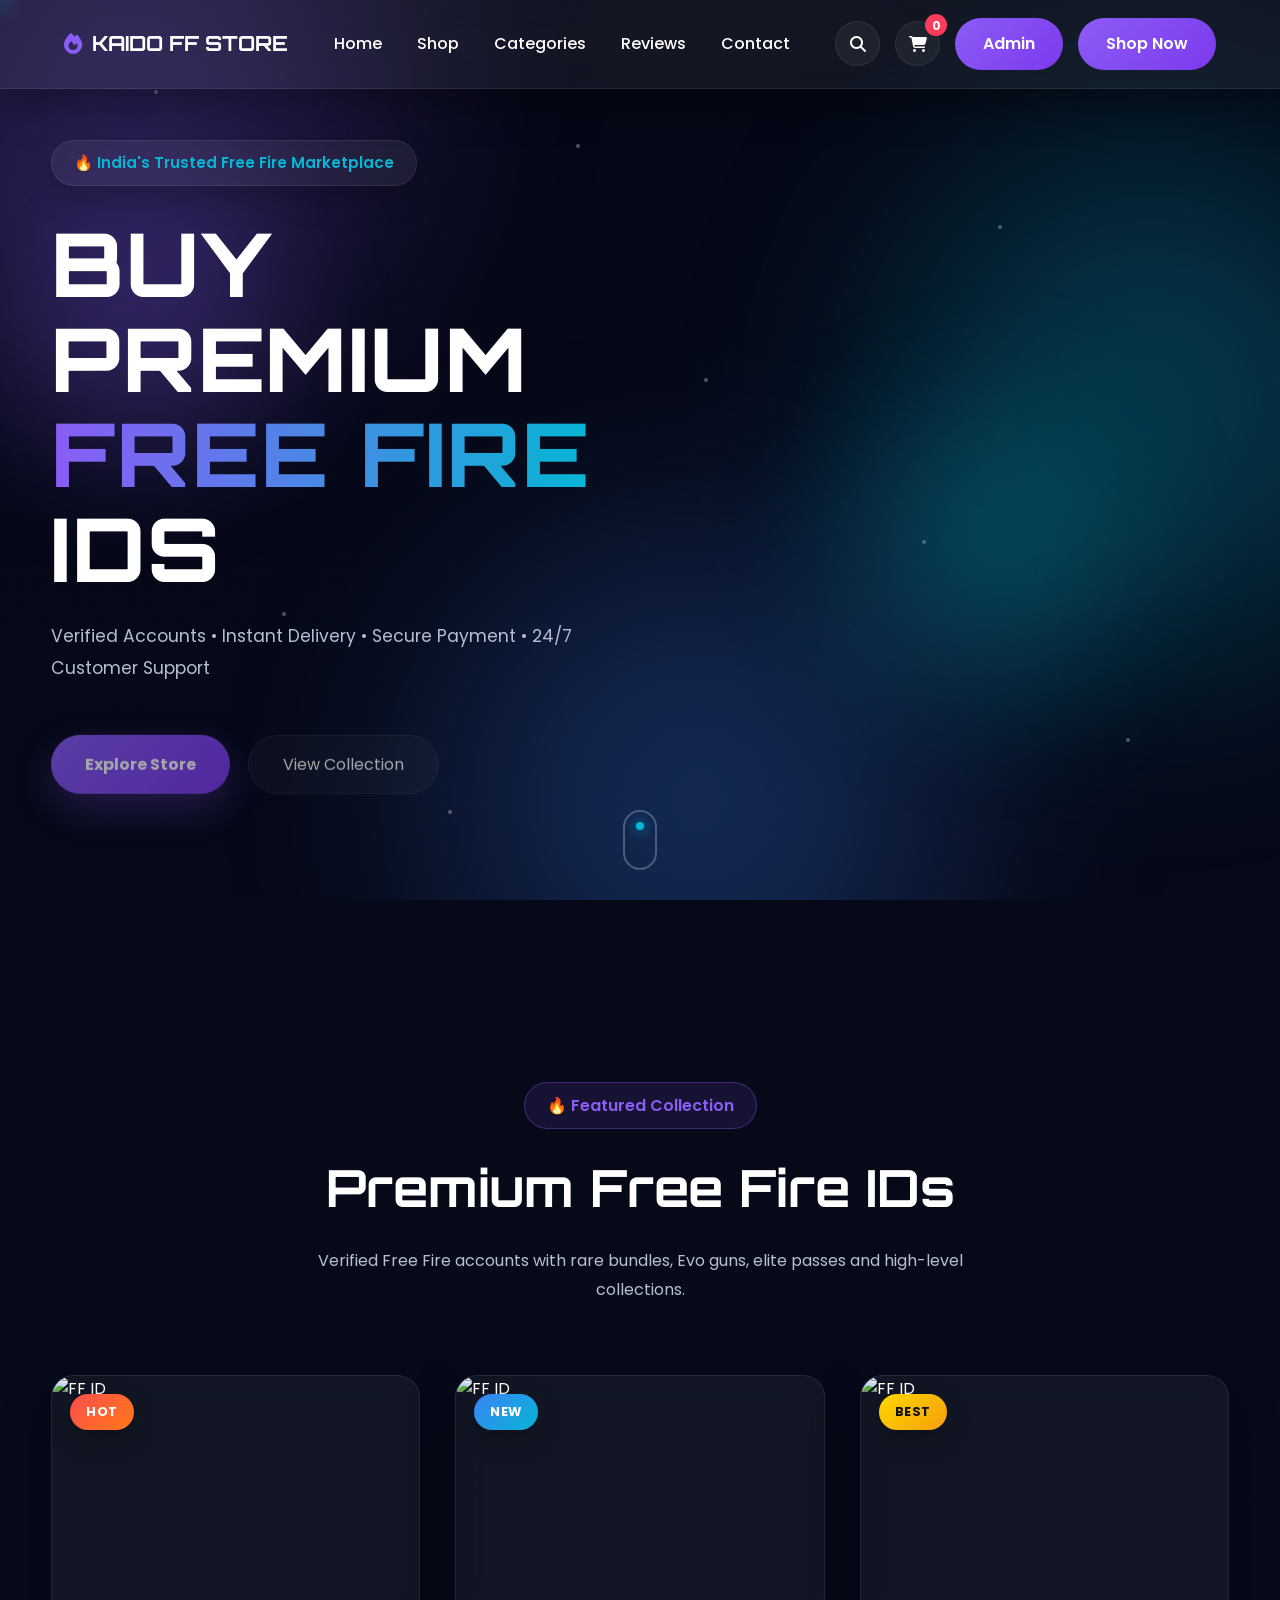
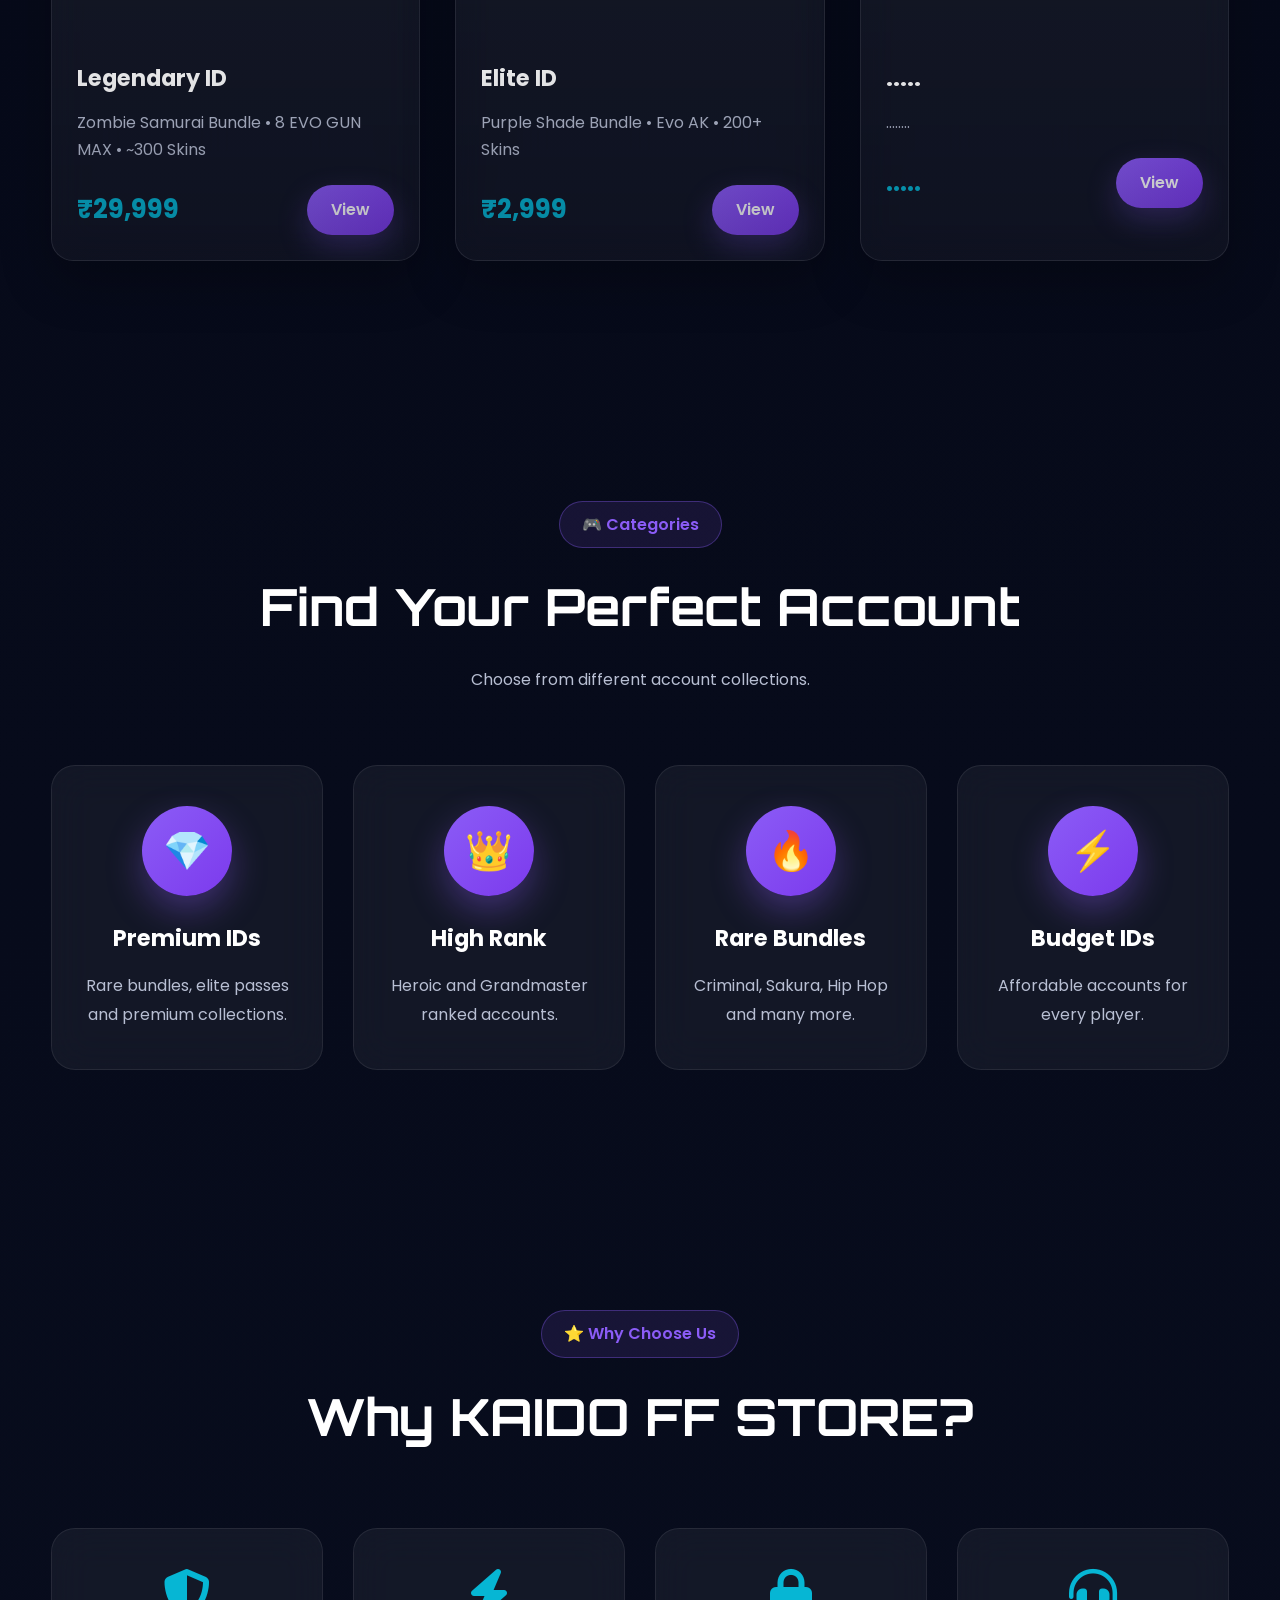
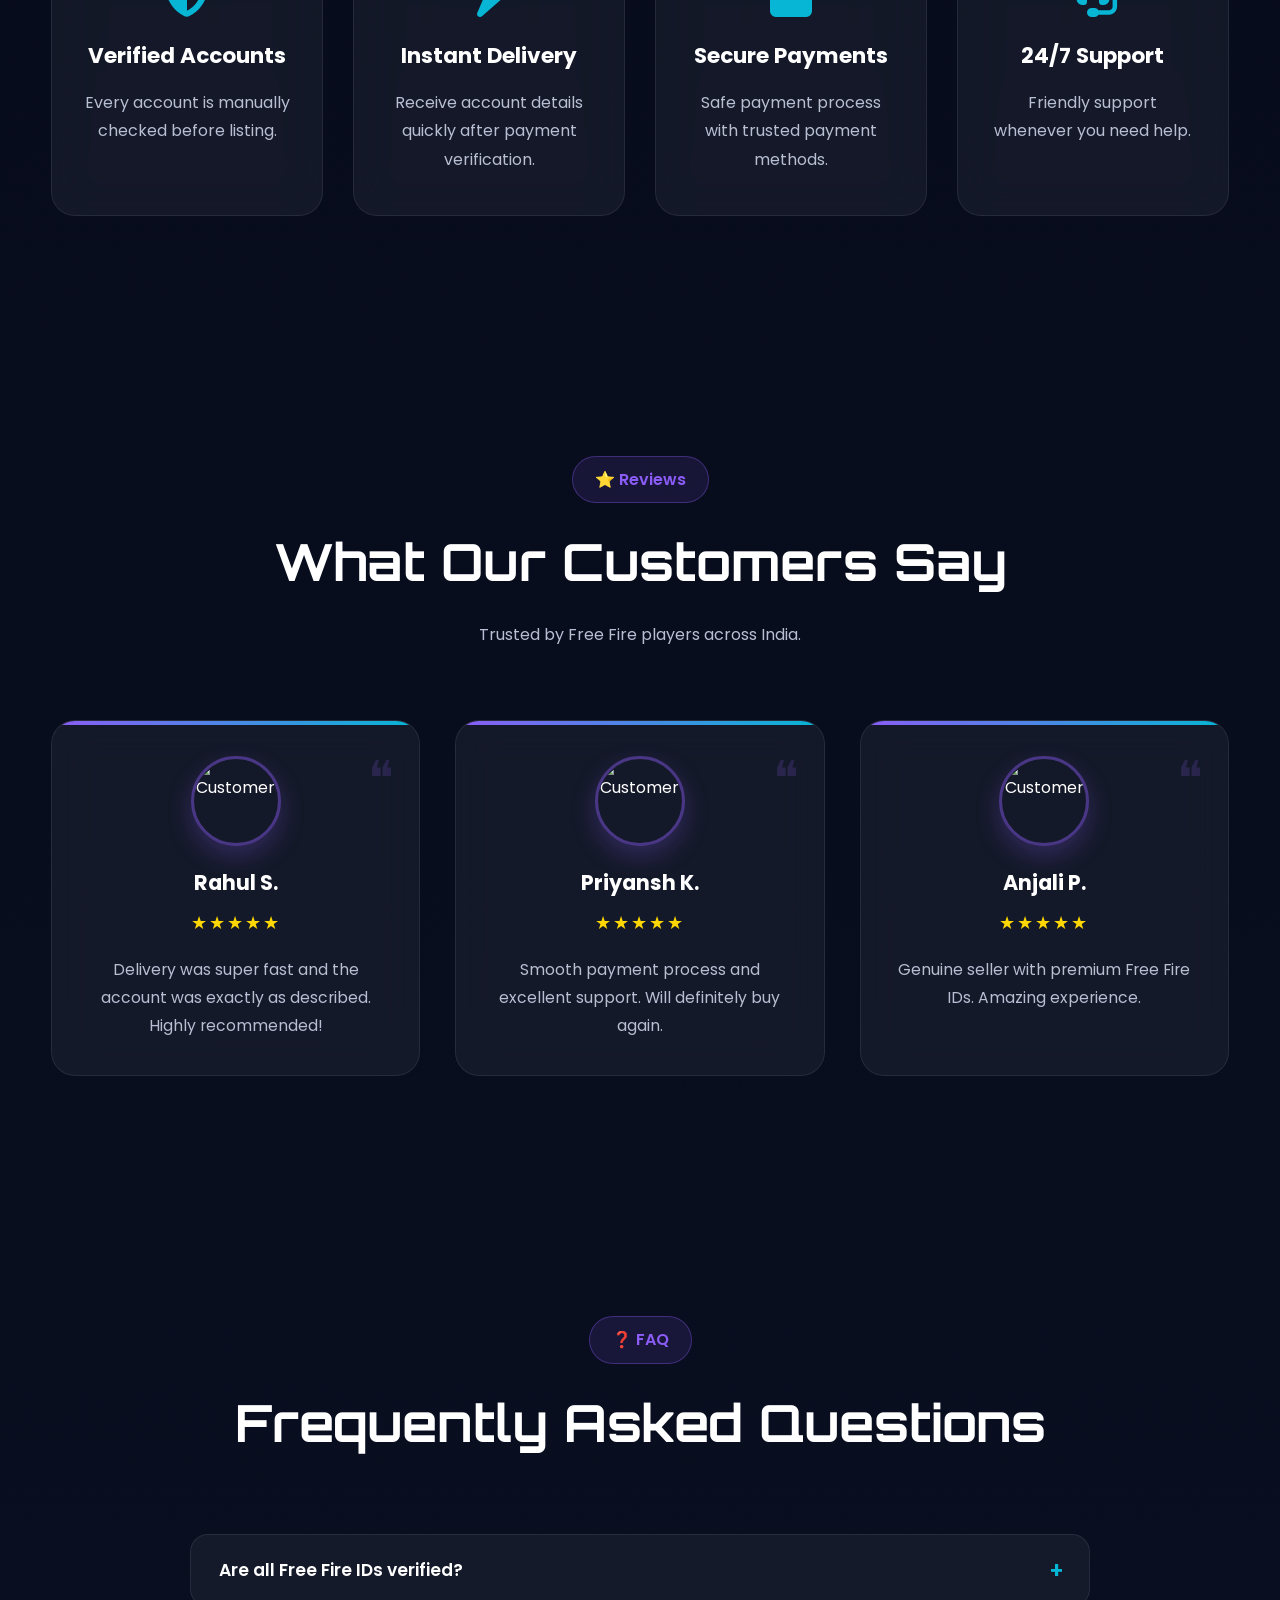
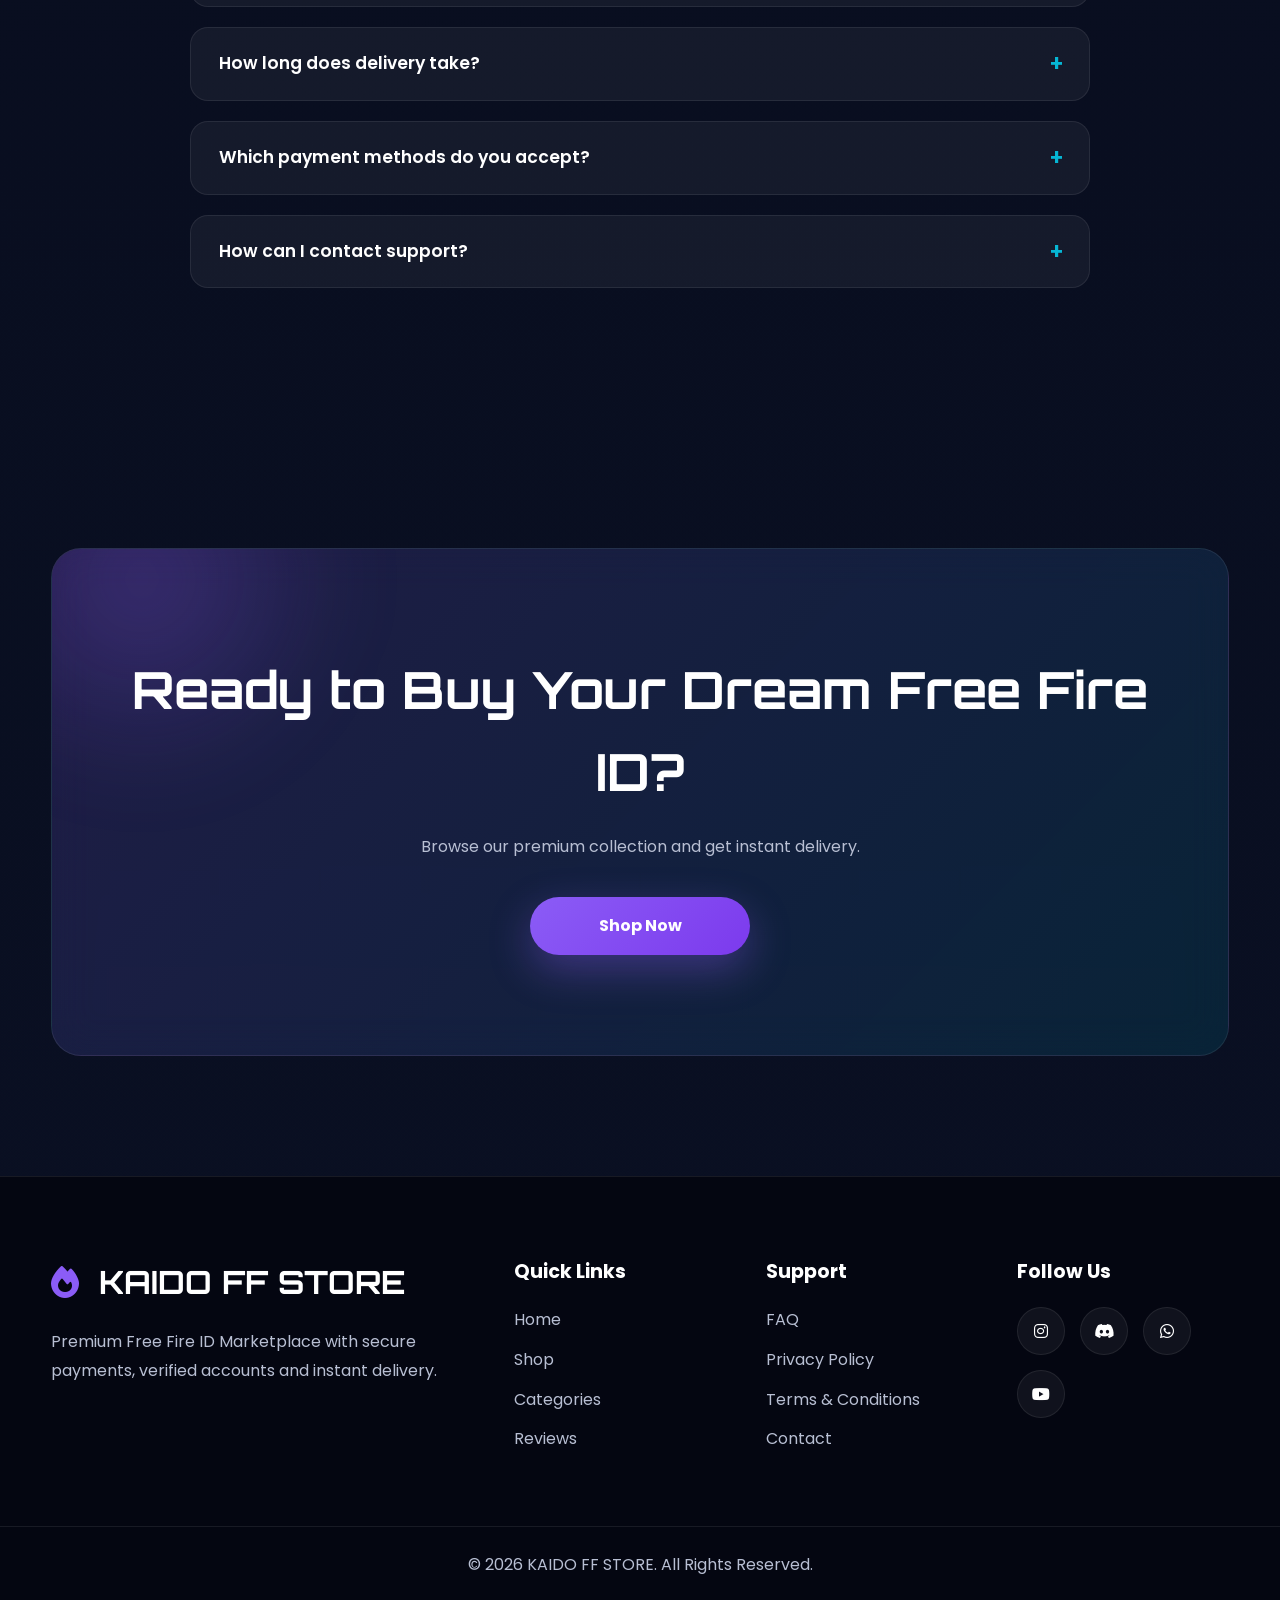
==== commit da1d1dd5: "Update links and add IDs to sections in HTML" ====
--- a/index.html
+++ b/index.html
@@ -62,11 +62,11 @@
 
             <a href="shop.html">Shop</a>
 
-            <a href="#">Categories</a>
-
-            <a href="#">Reviews</a>
-
-            <a href="#">Contact</a>
+            <a href="#category. html">Categories</a>
+
+            <a href="#reviews.html">Reviews</a>
+
+            <a href="#contact.html">Contact</a>
 
         </nav>
 
@@ -352,7 +352,7 @@
      CATEGORIES
 ========================= -->
 
-<section class="categories">
+<section id="categories" class="categories">
 
 <div class="section-title">
 
@@ -566,7 +566,7 @@
      TESTIMONIALS
 ========================= -->
 
-<section class="testimonials">
+<section id="reviews" class="testimonials">
 
     <div class="section-title">
 
@@ -695,7 +695,7 @@
      FOOTER
 ========================= -->
 
-<footer class="footer">
+<footer id="footer" class="footer">
 
     <div class="footer-content">
 
@@ -719,8 +719,8 @@
 
             <a href="#">Home</a>
             <a href="shop.html">Shop</a>
-            <a href="#">Categories</a>
-            <a href="#">Reviews</a>
+            <a href="category.html">Categories</a>
+            <a href="#reviews.html">Reviews</a>
 
         </div>
 
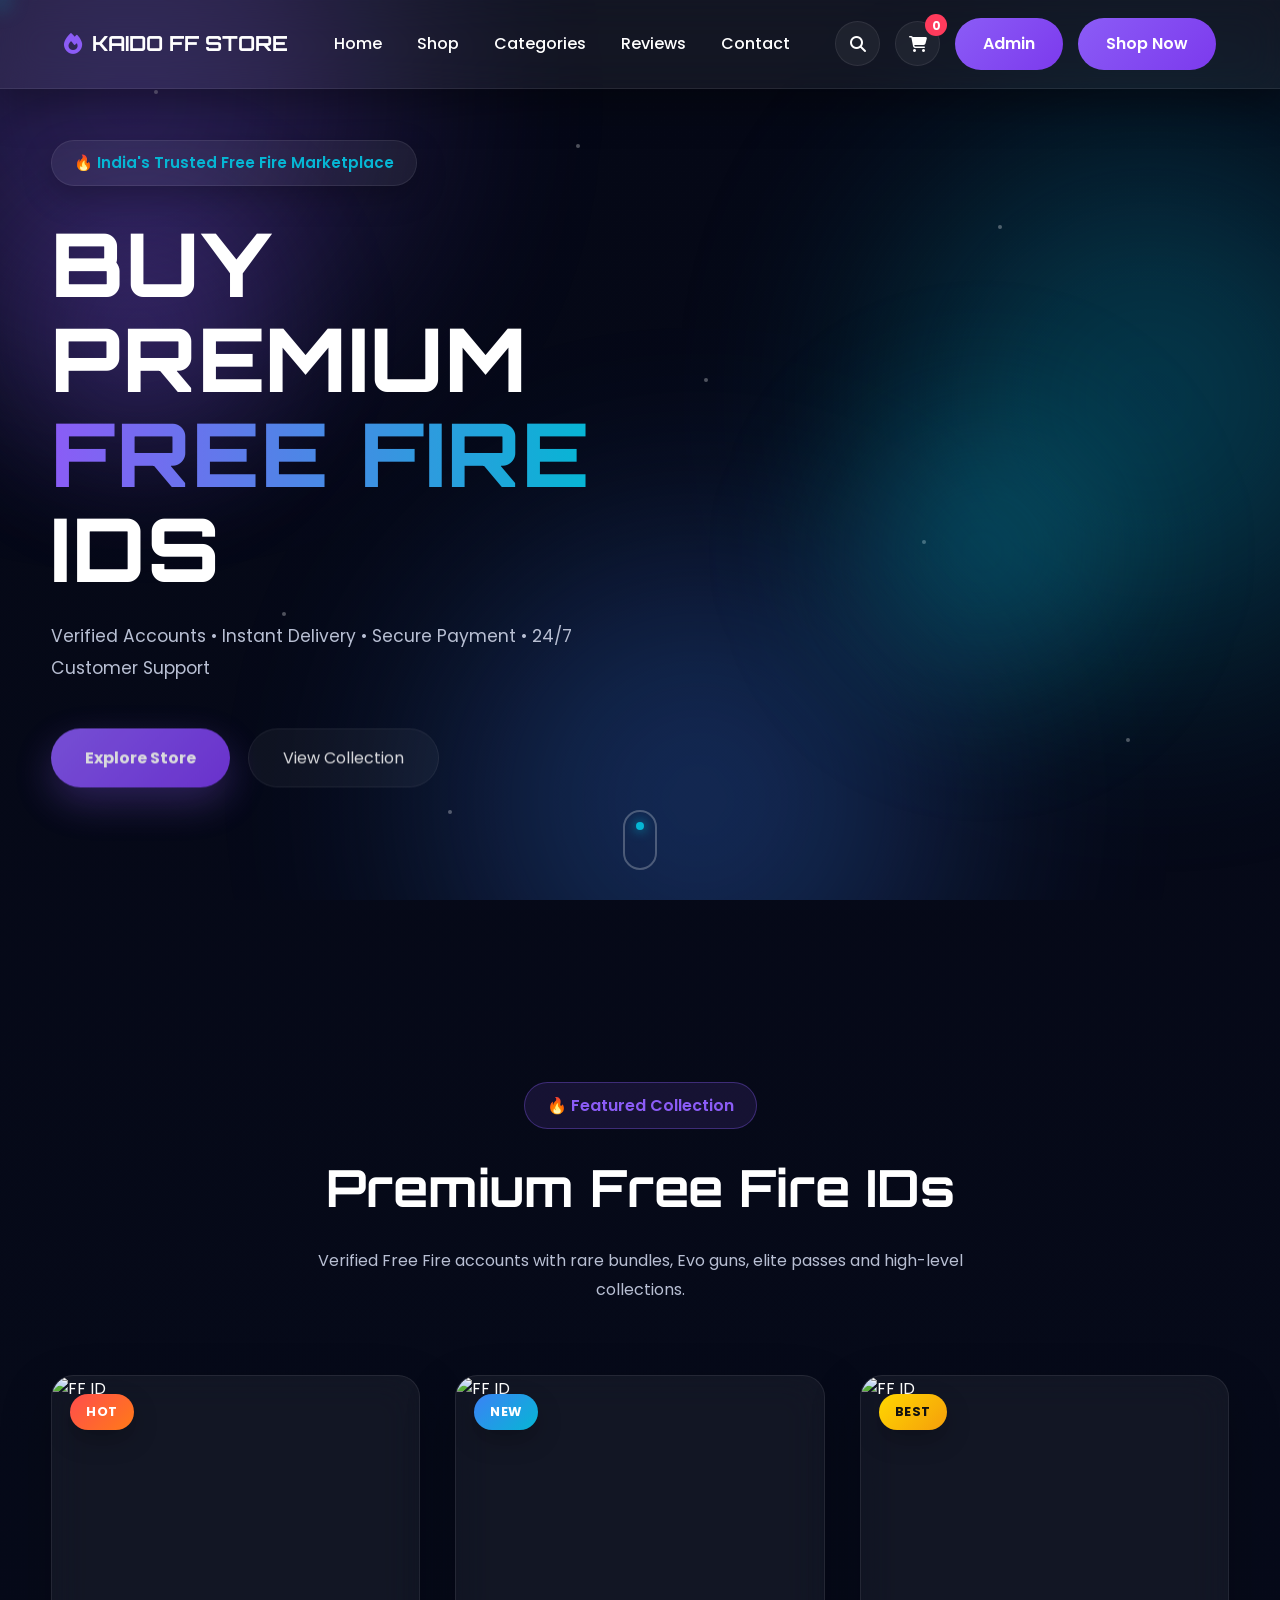
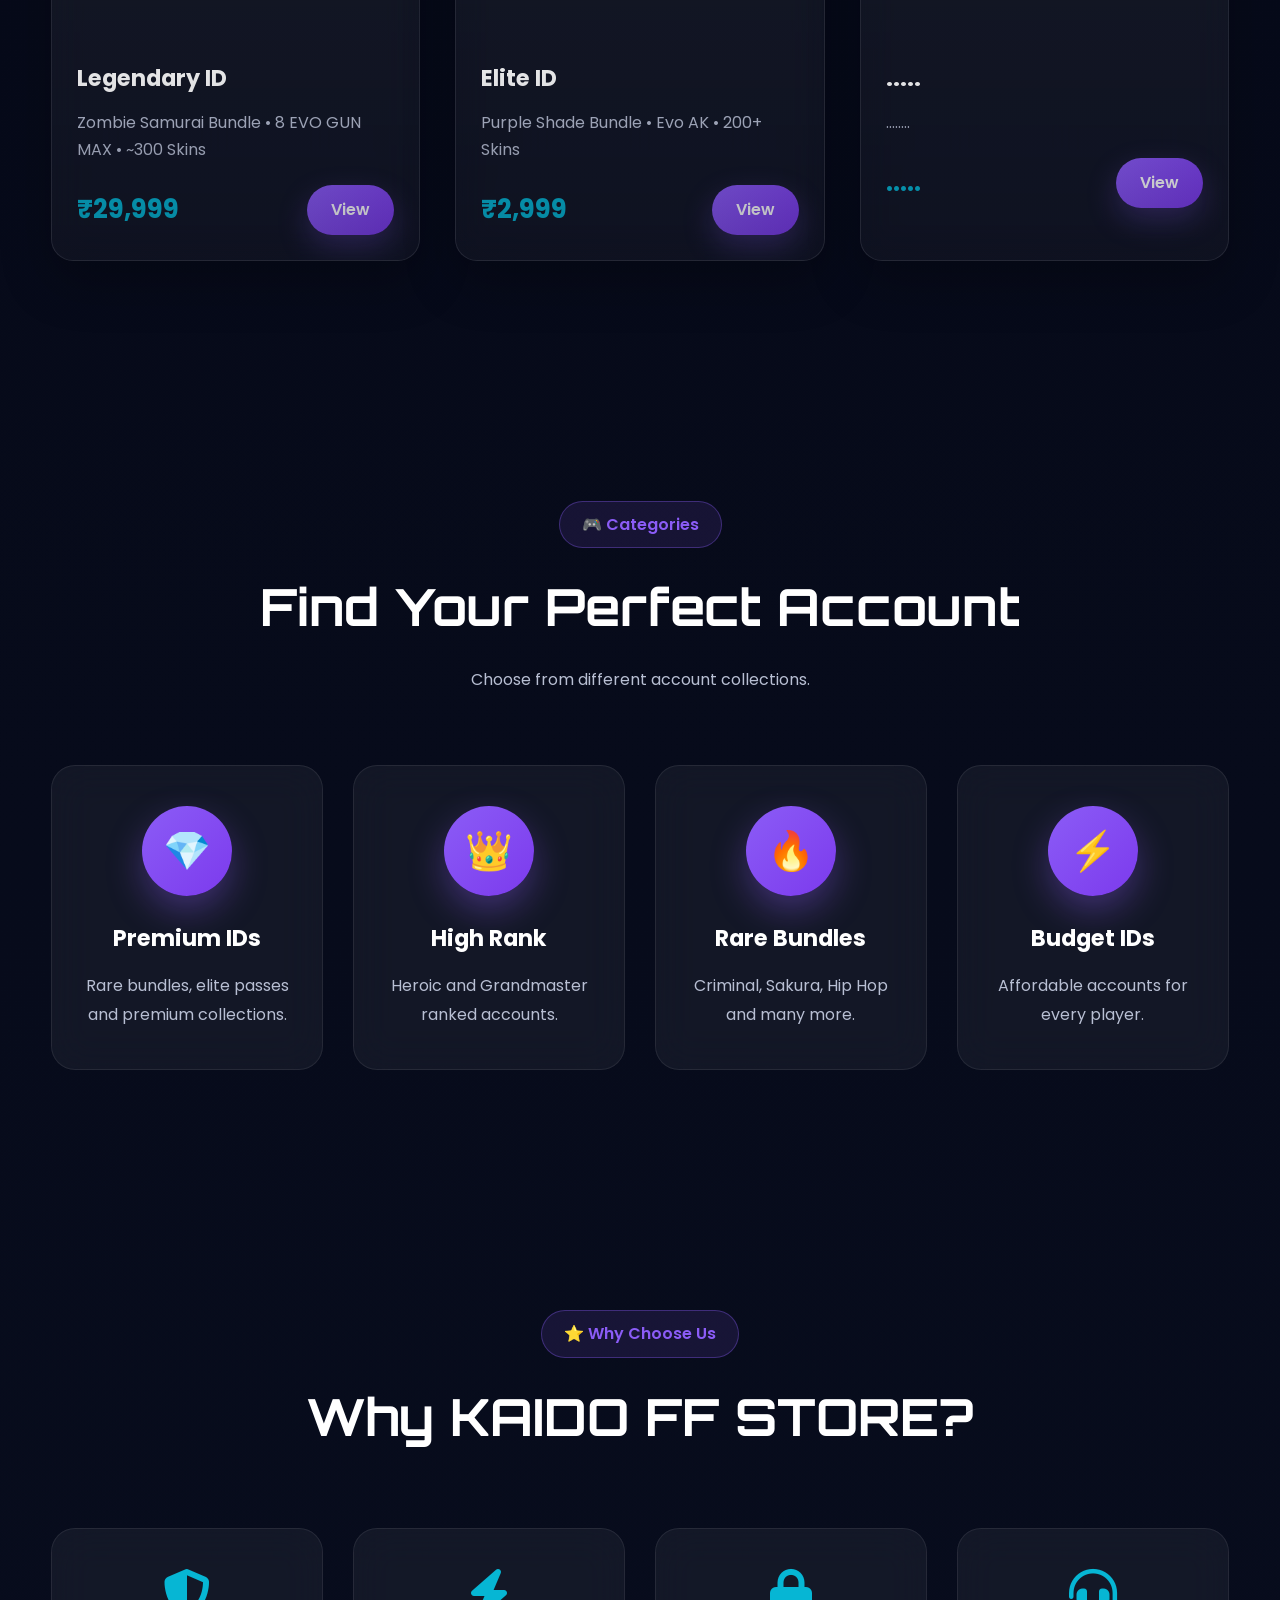
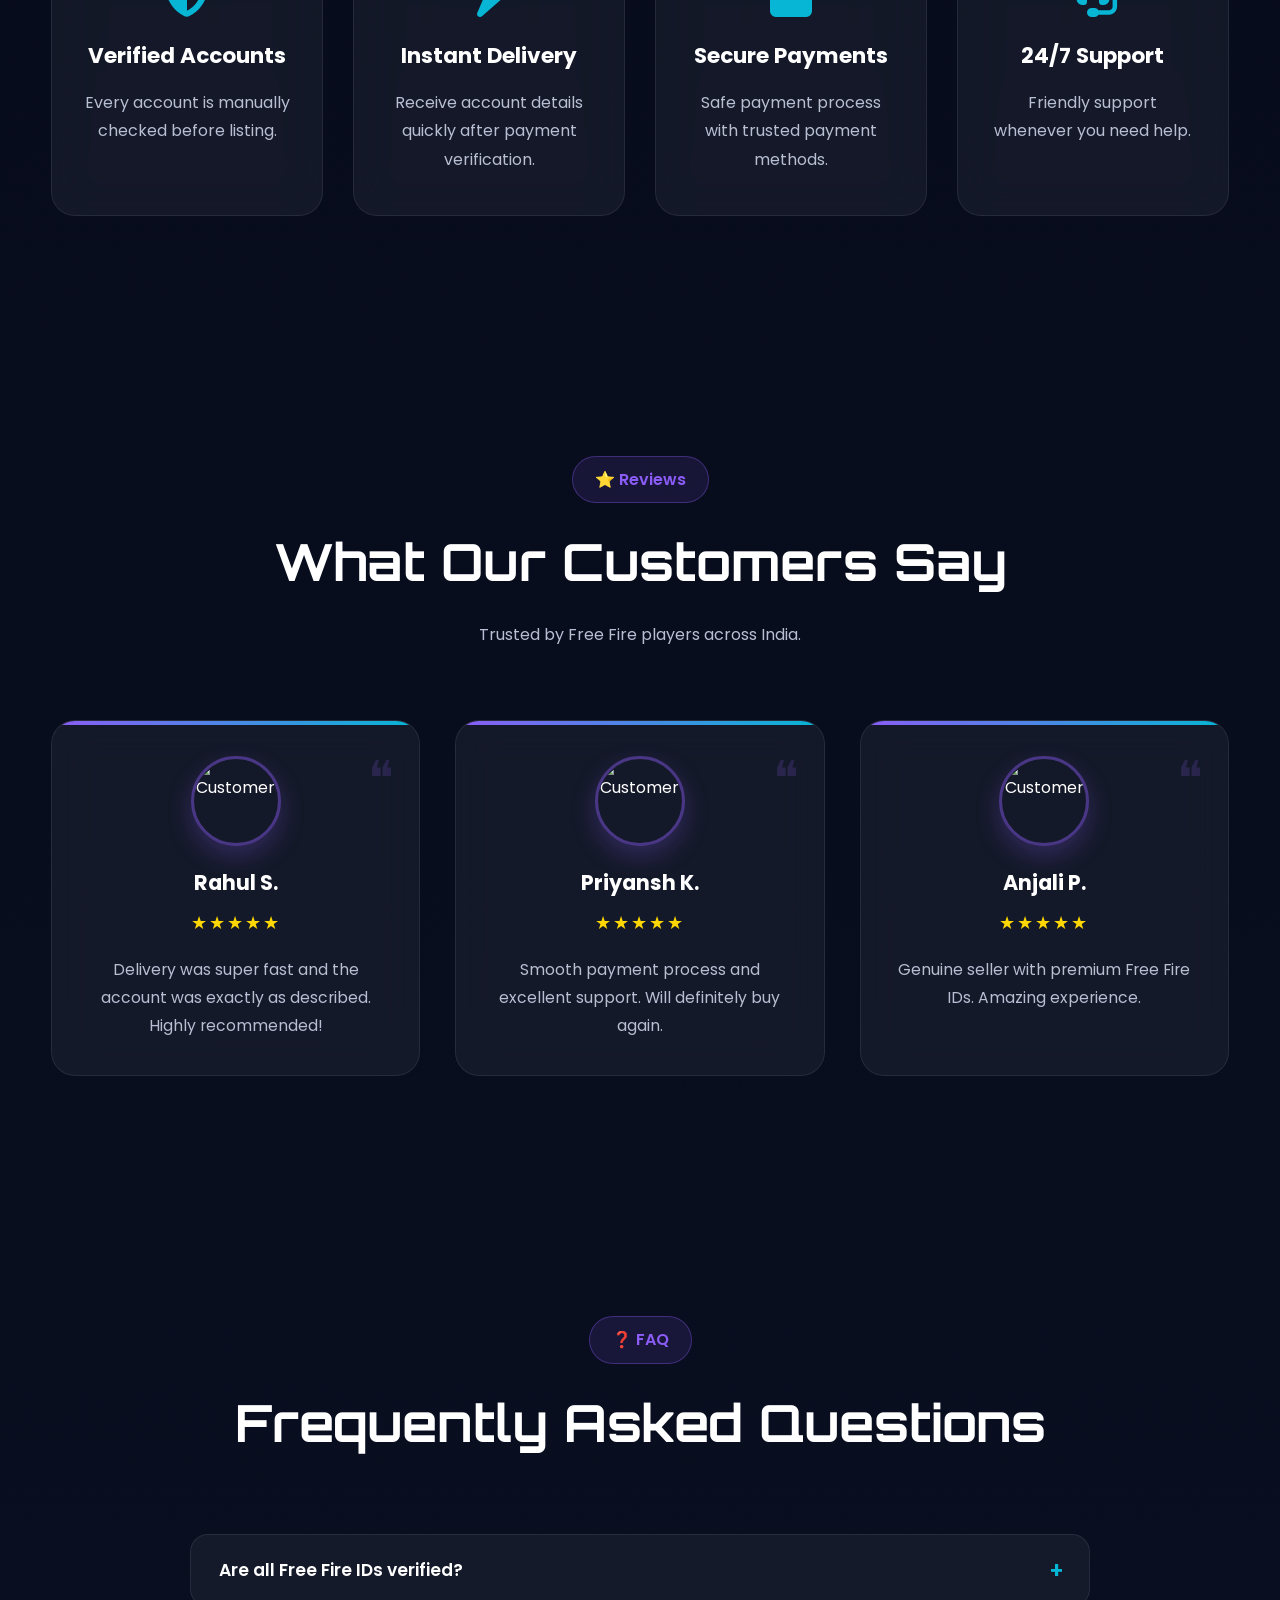
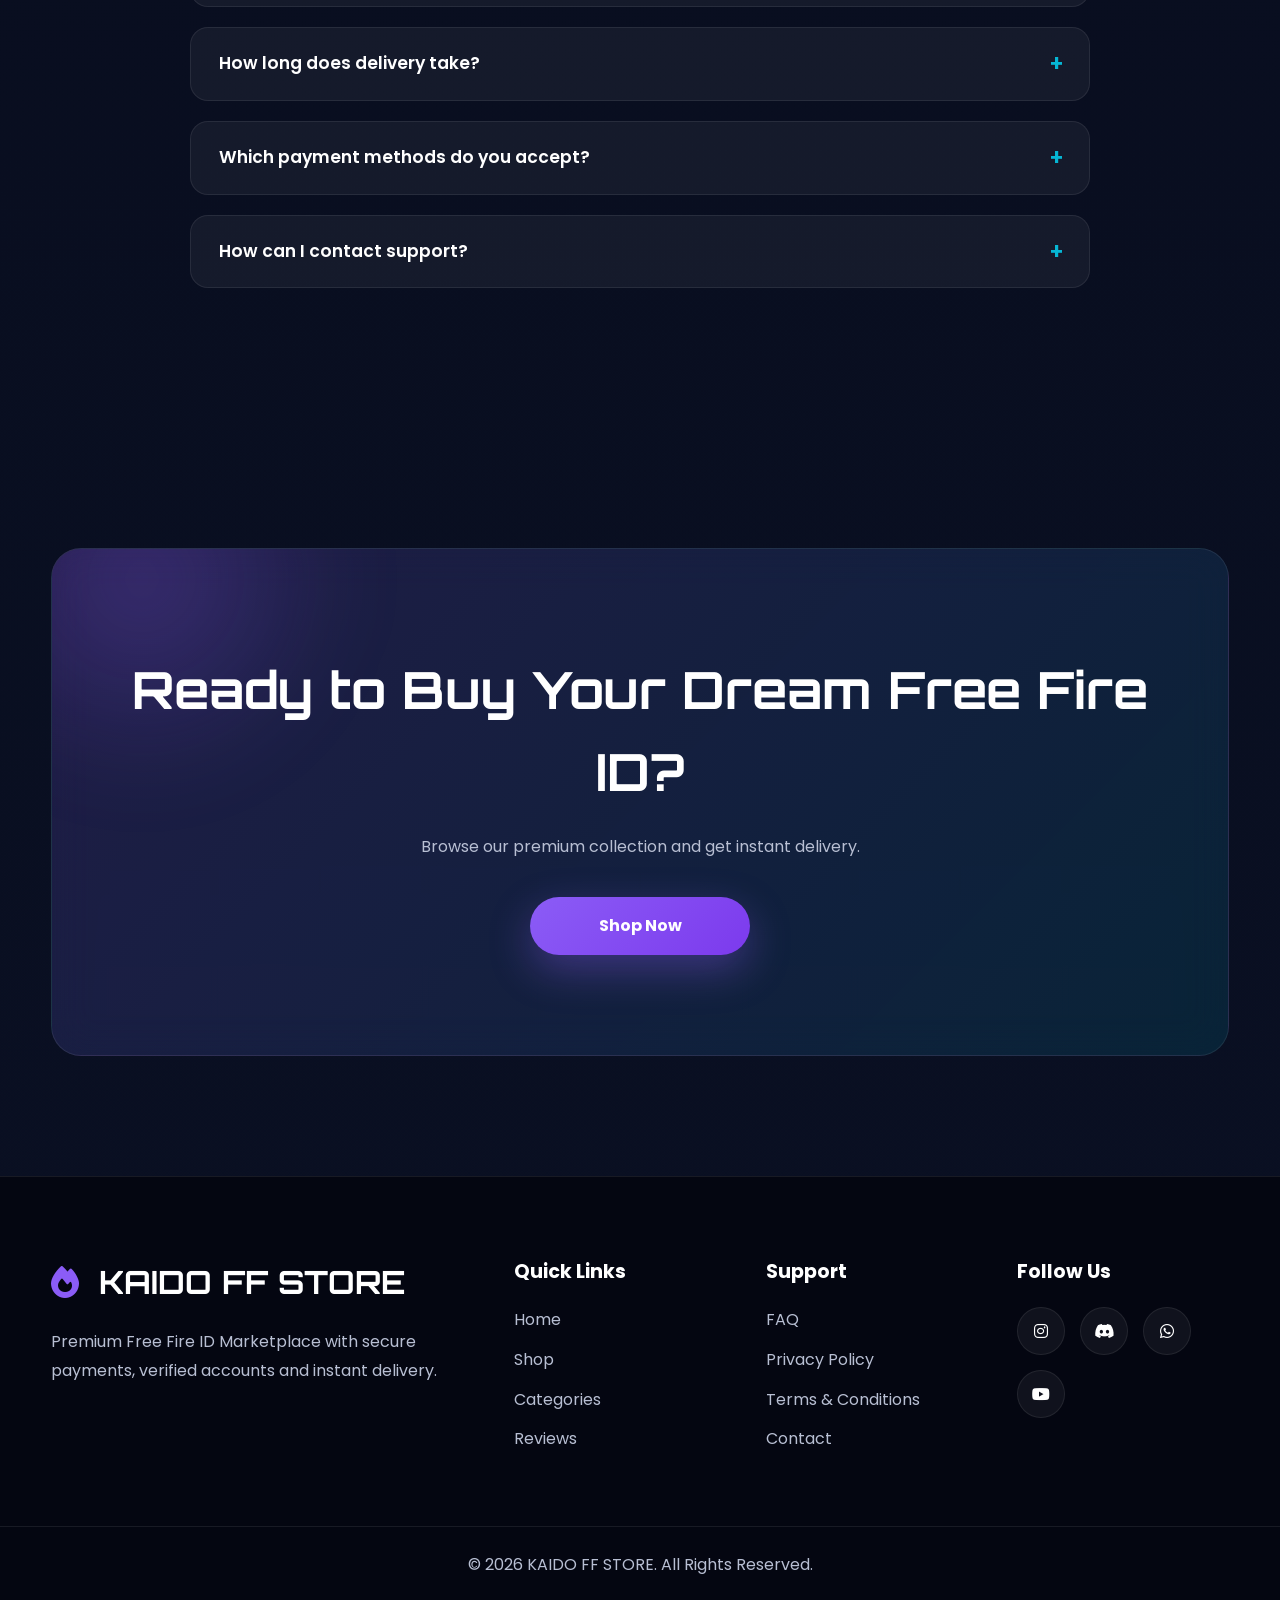
==== commit 2bbb1604: "Update WhatsApp link in index.html" ====
--- a/index.html
+++ b/index.html
@@ -745,7 +745,9 @@
 
                 <a href="#"><i class="fab fa-discord"></i></a>
 
-                <a href="#"><i class="fab fa-whatsapp"></i></a>
+                <a href="https://wa.me/919152120074" target="_blank">
+    <i class="fab fa-whatsapp"></i>
+                </a>
 
                 <a href="#"><i class="fab fa-youtube"></i></a>
 
